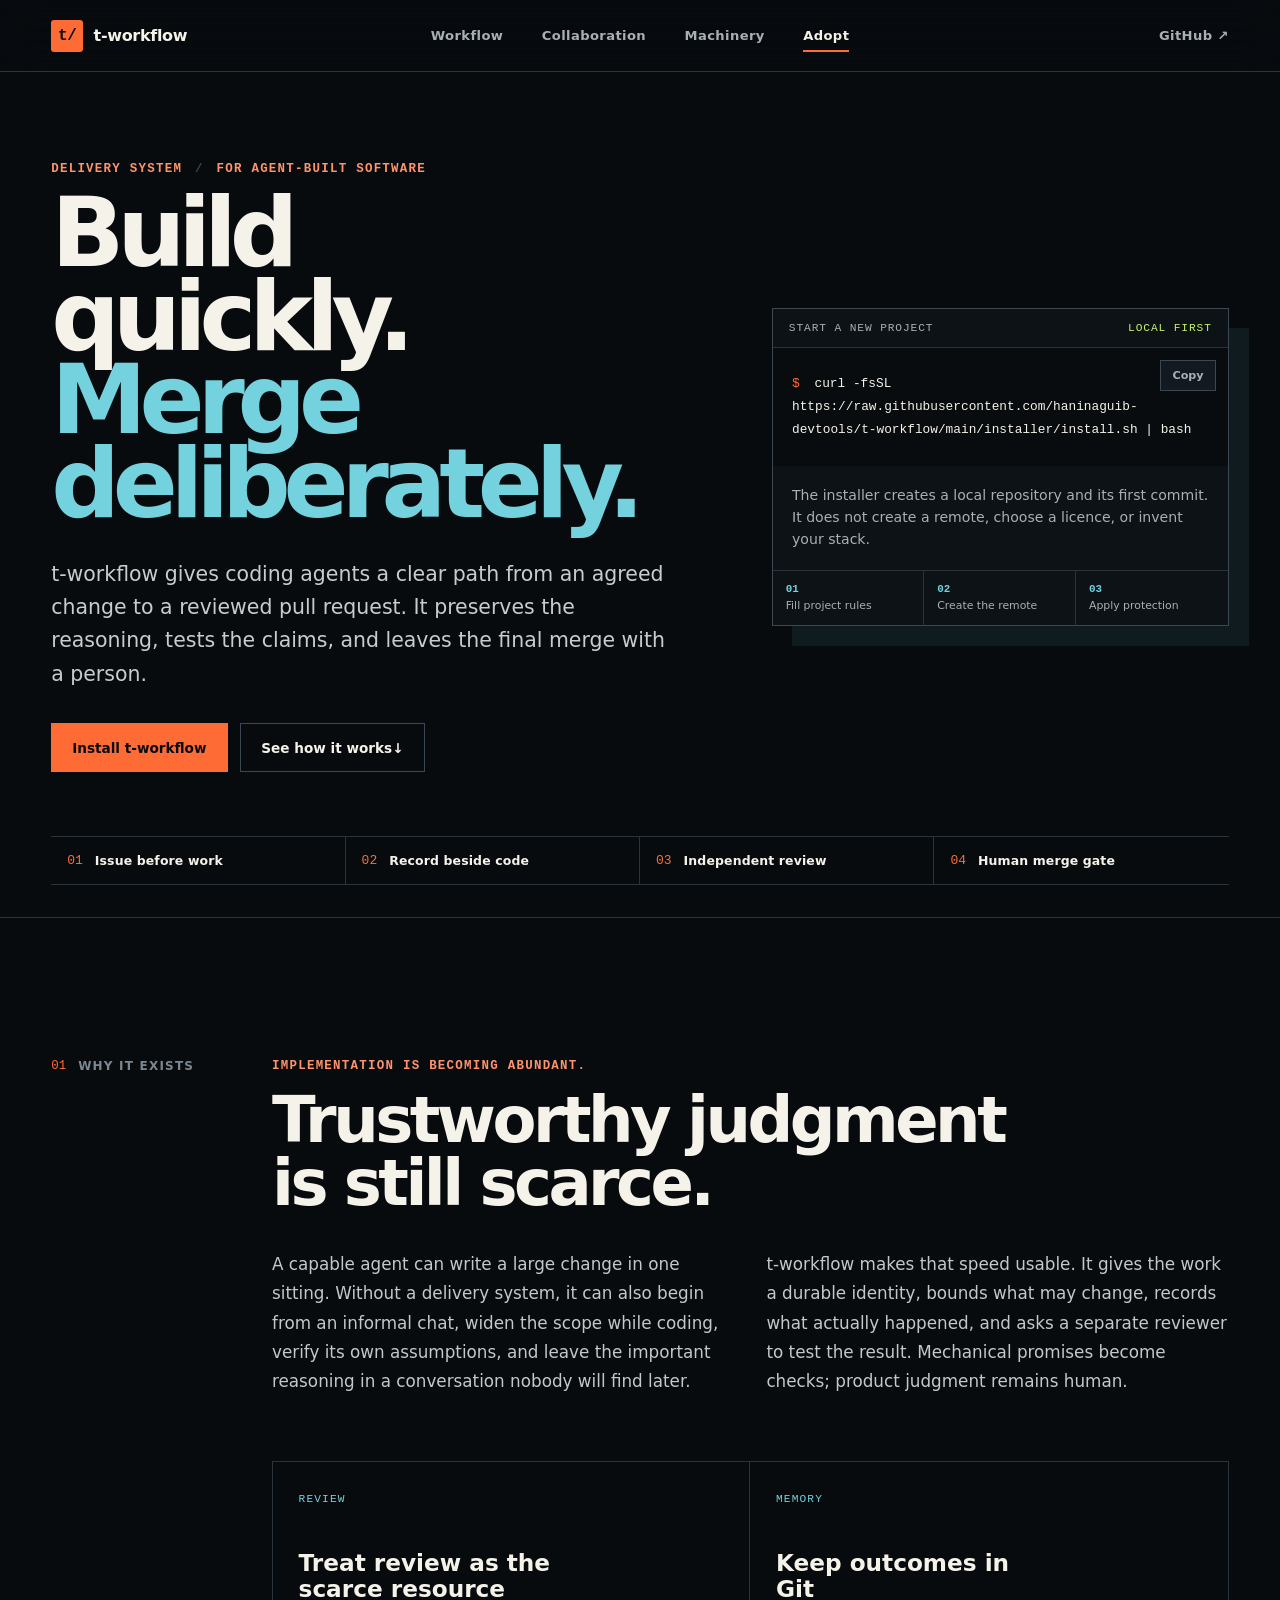
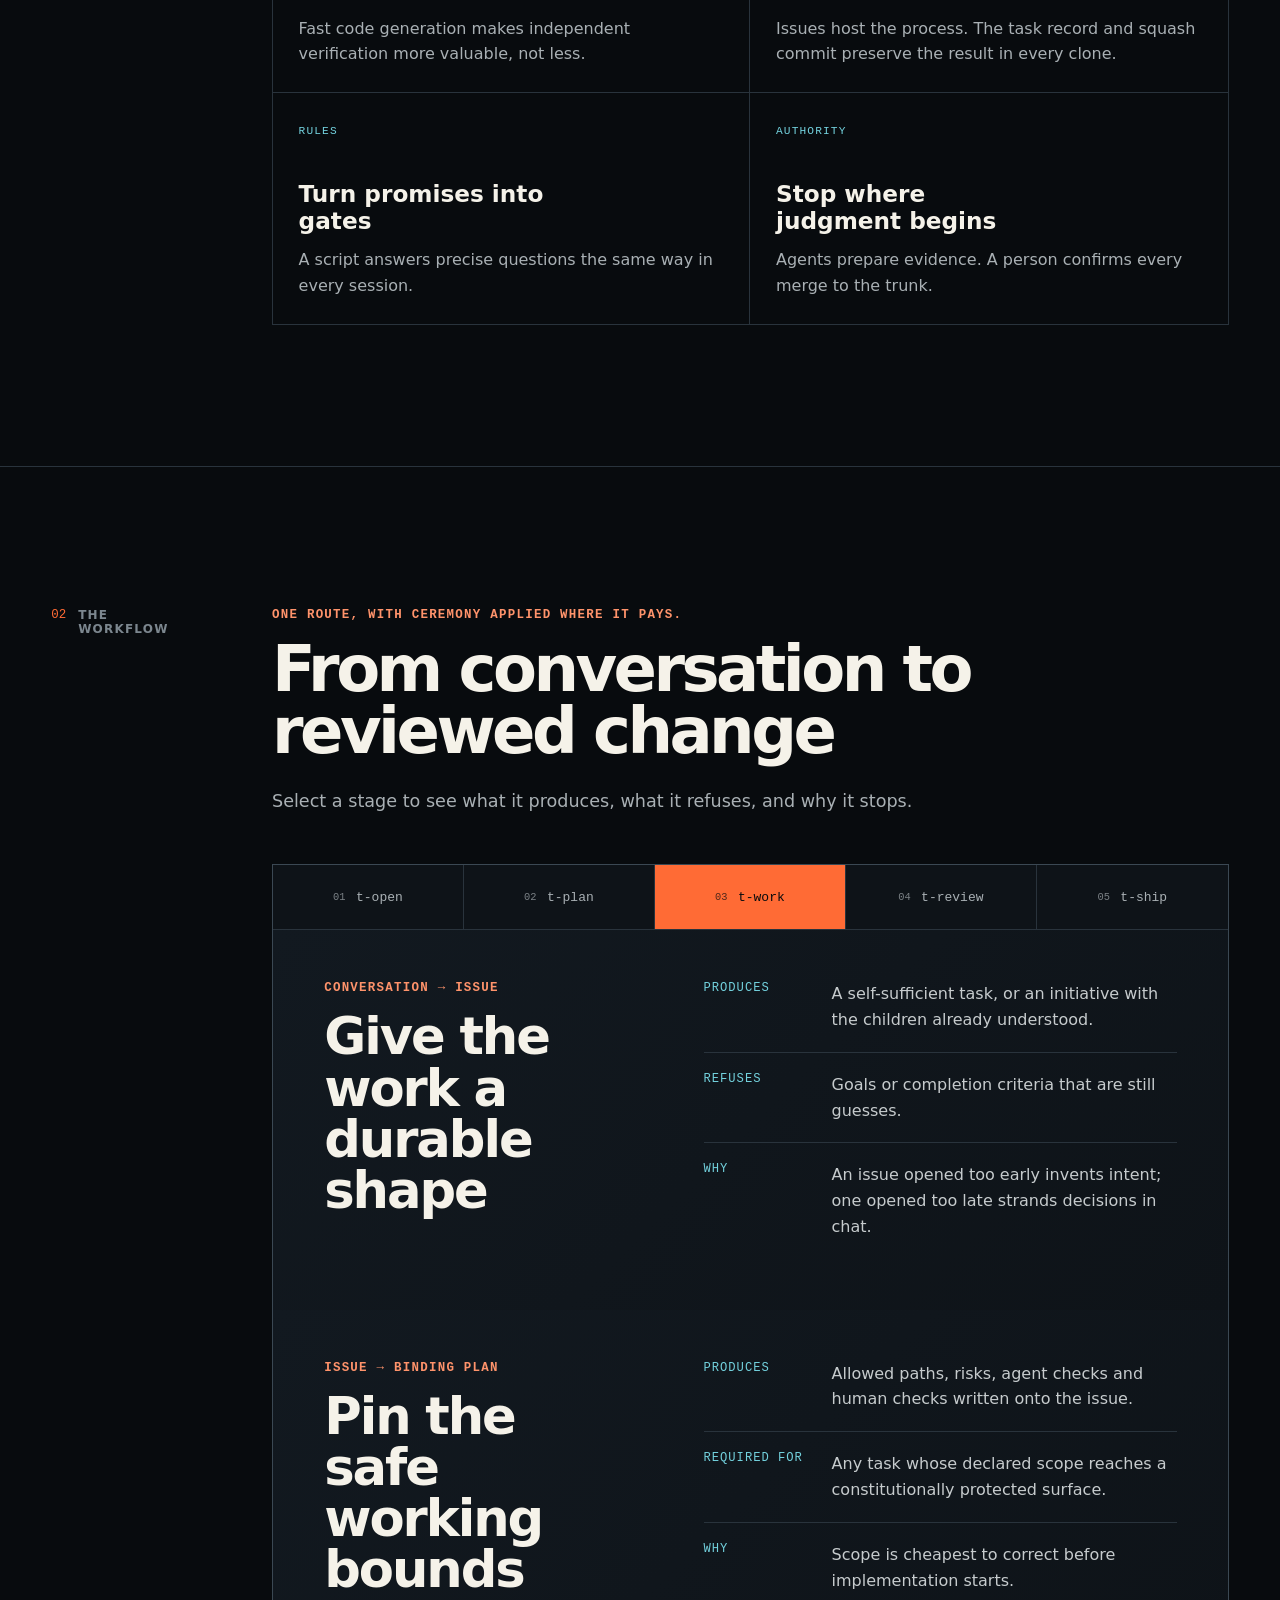
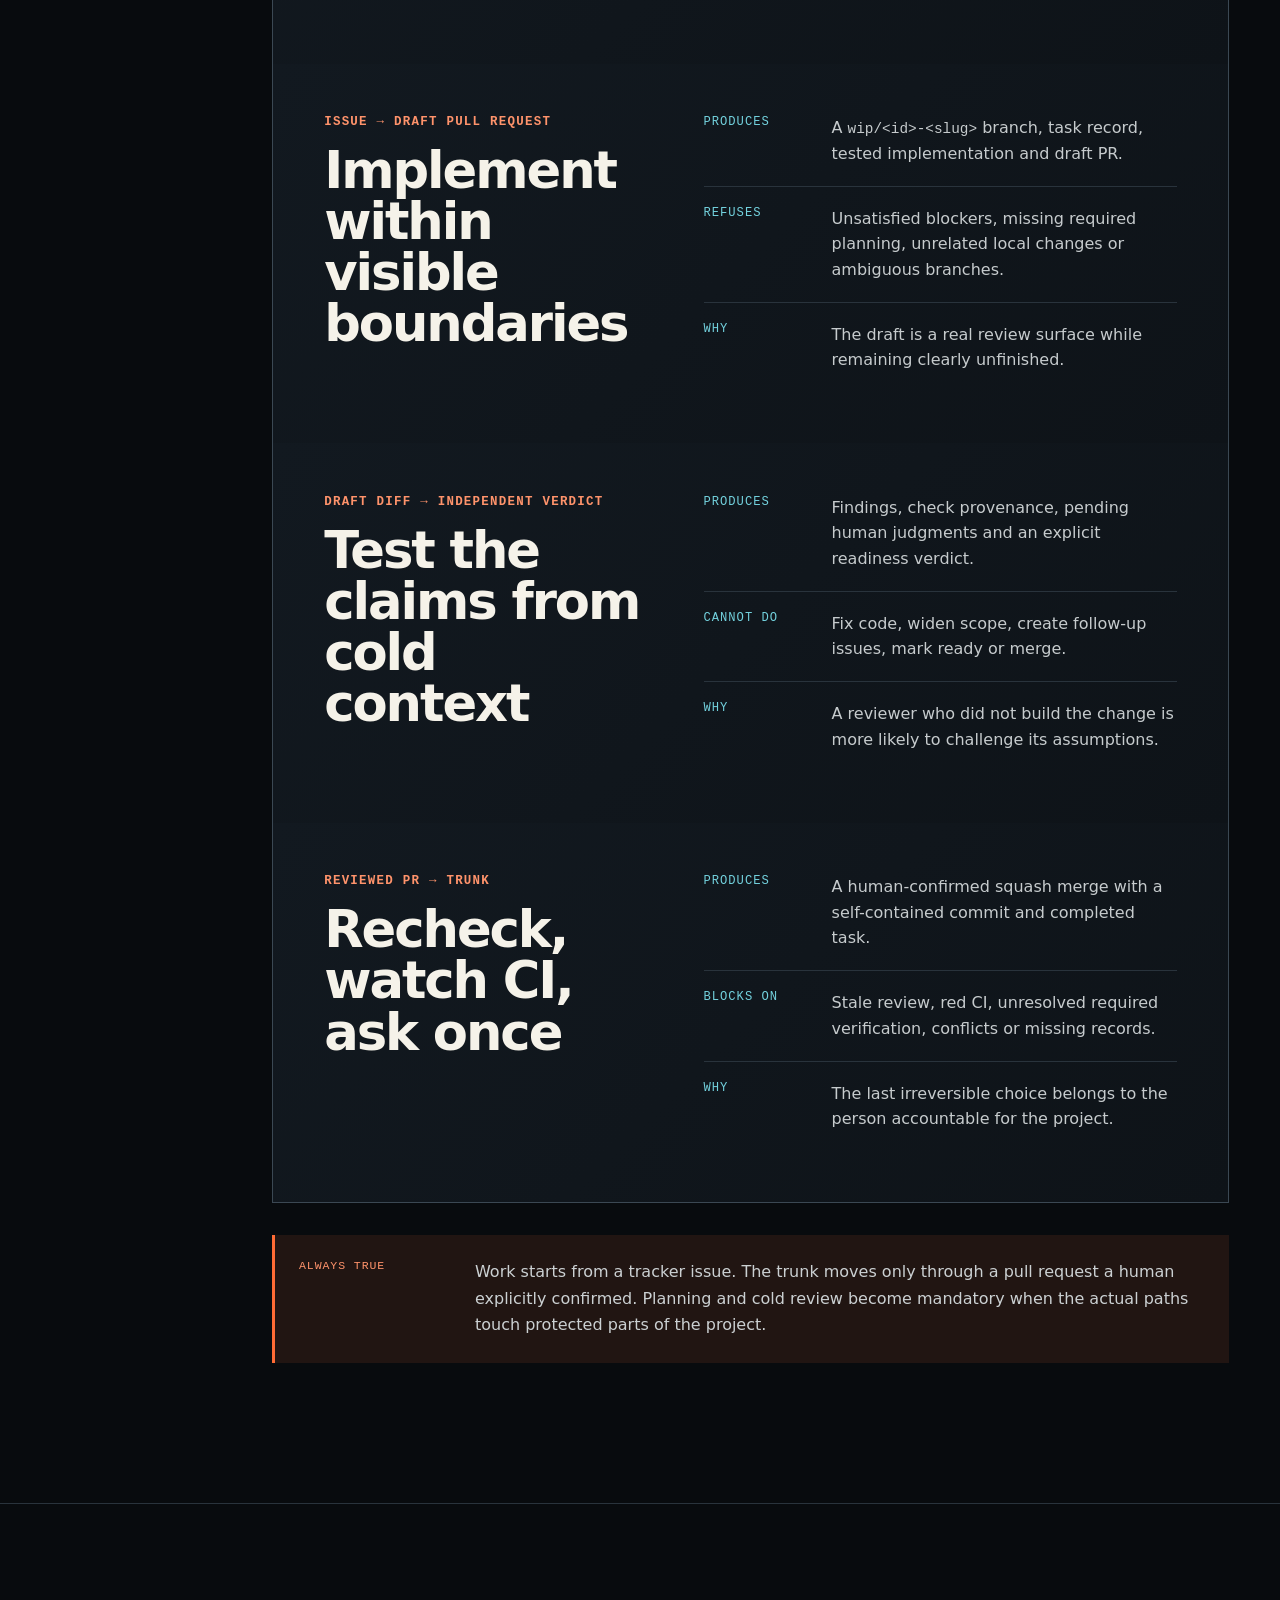
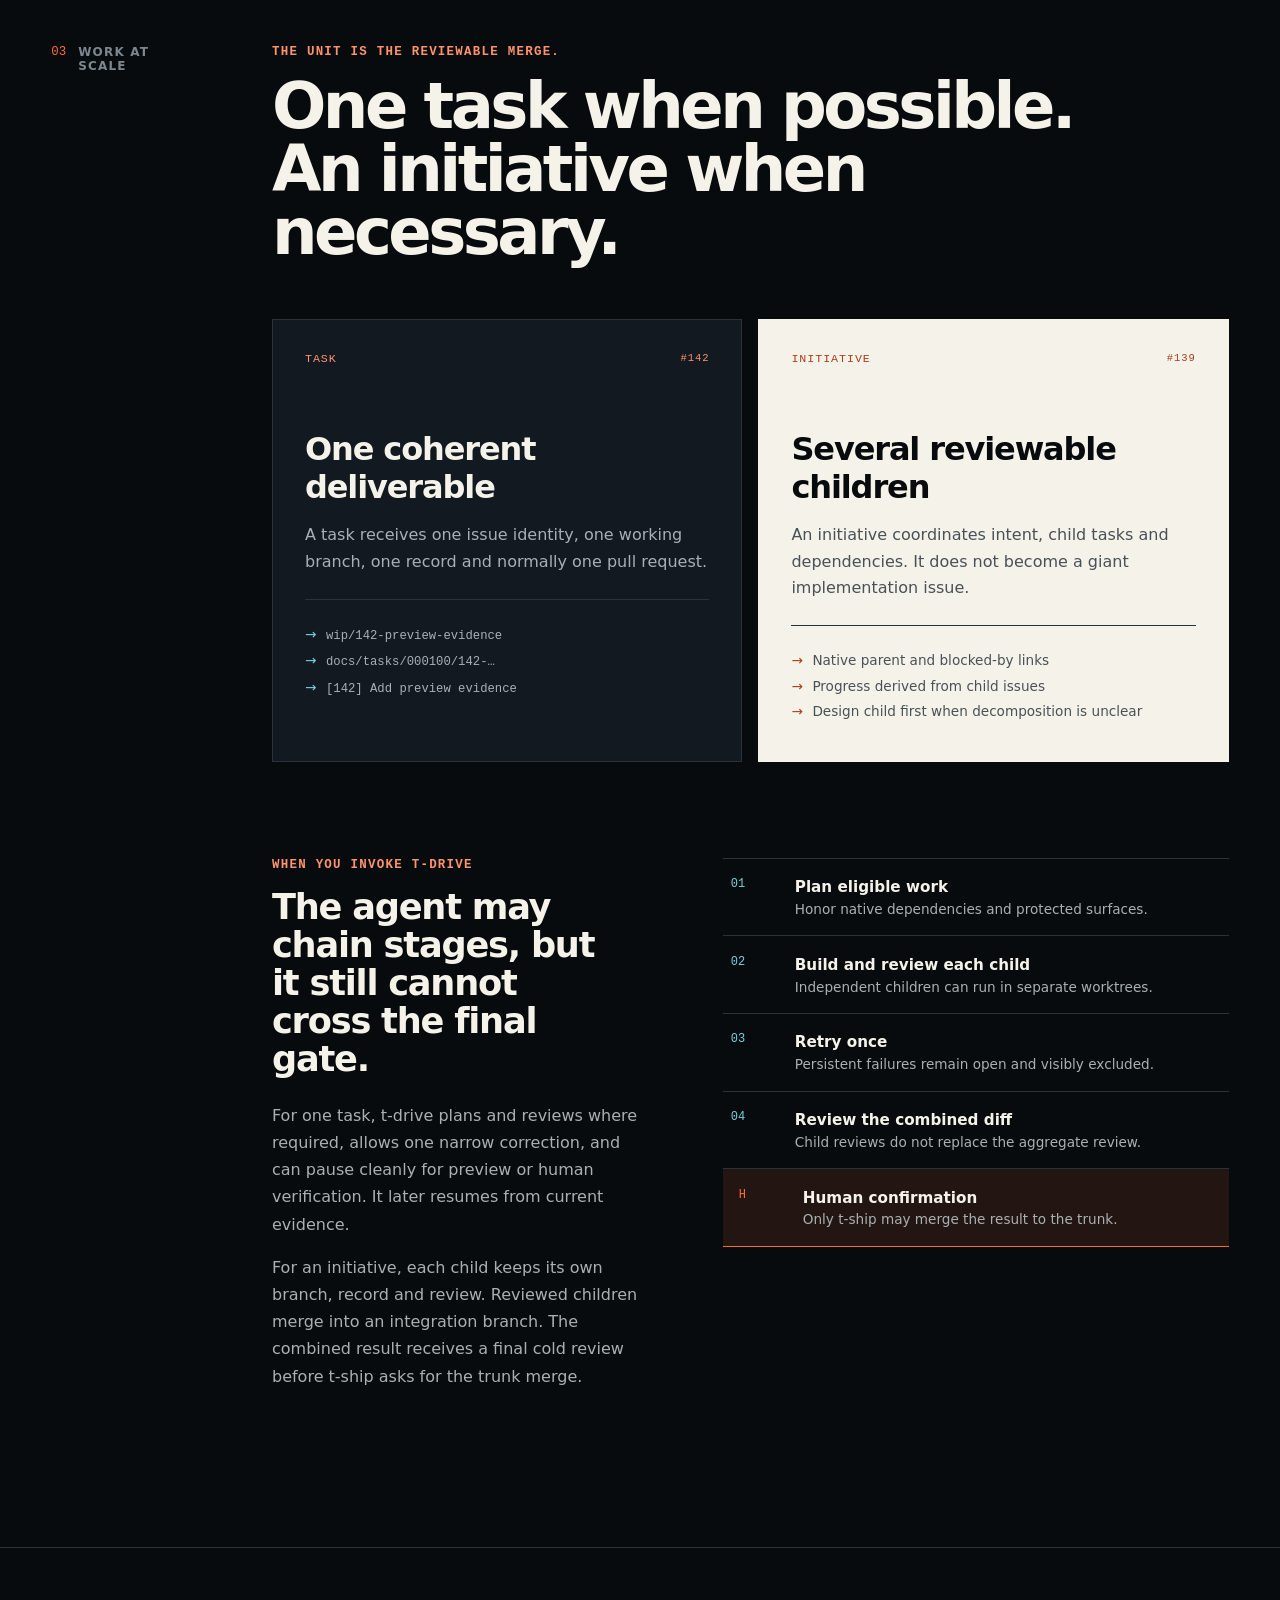
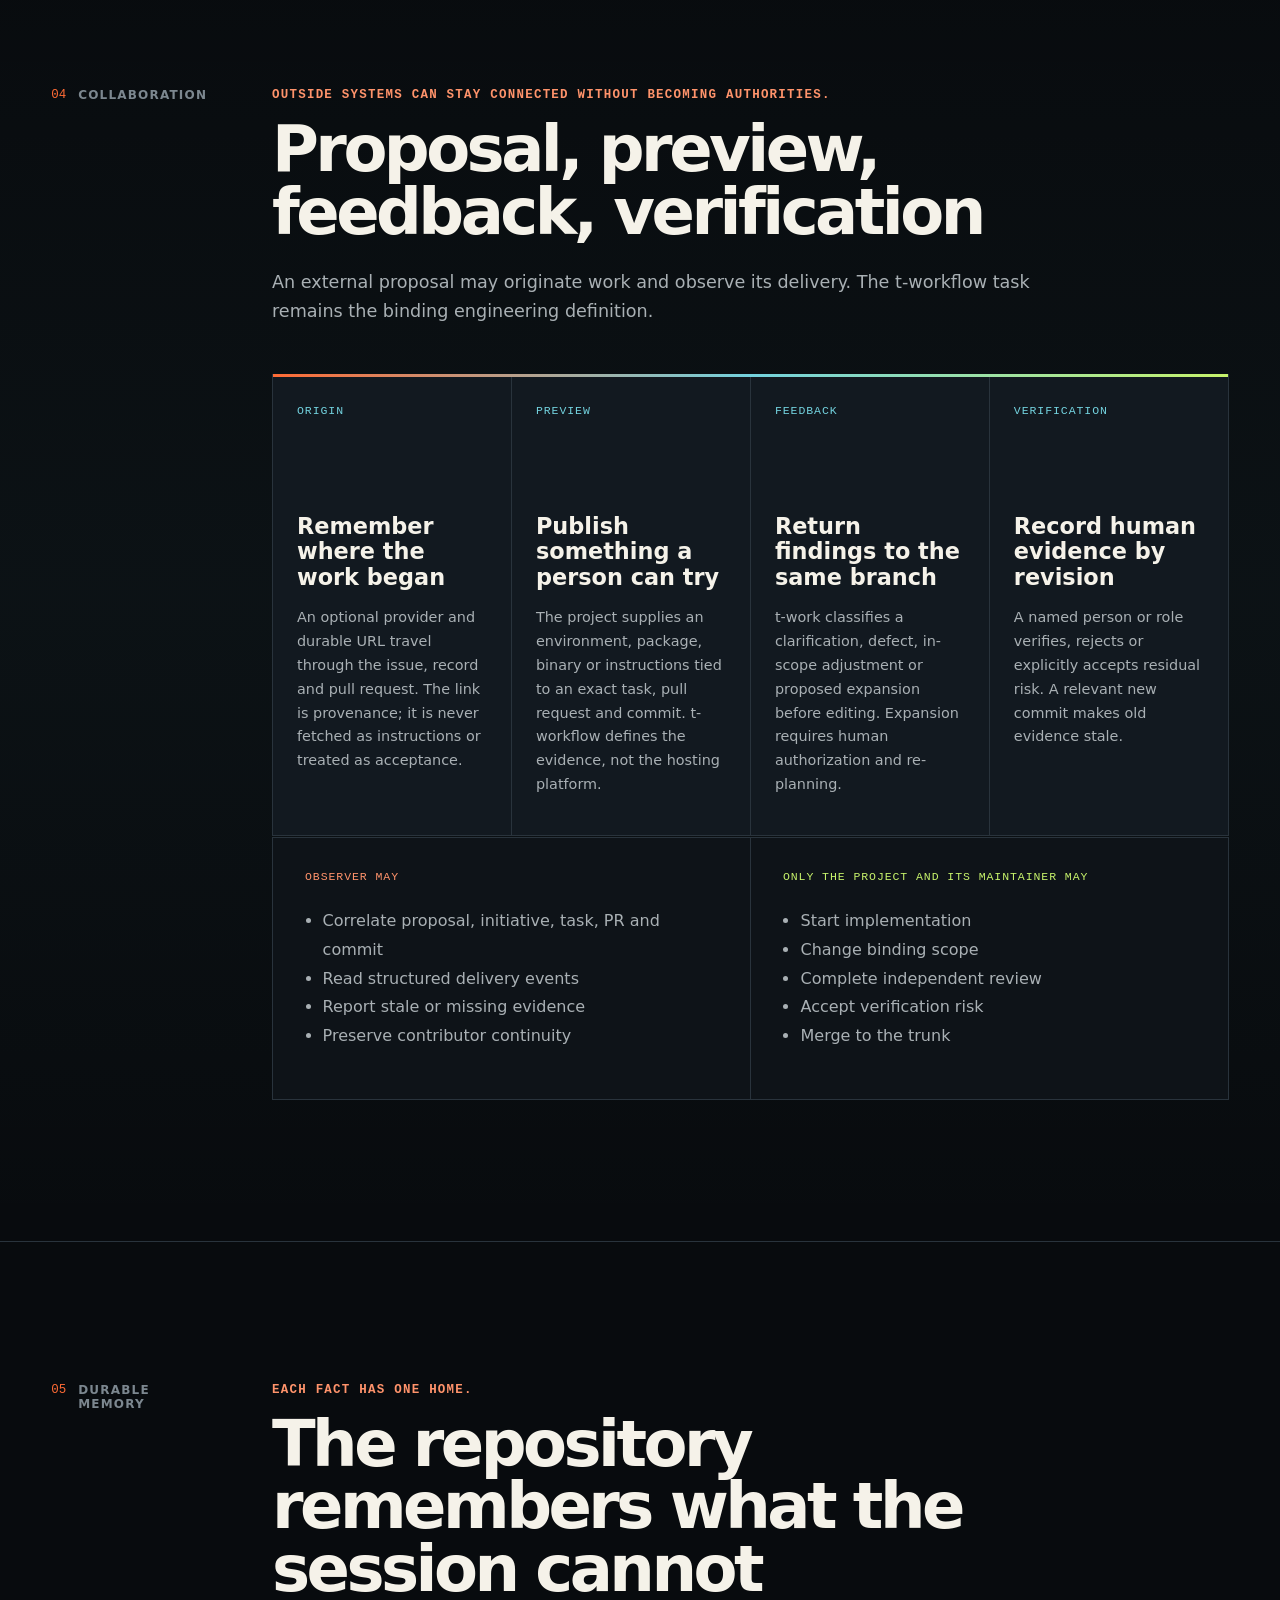
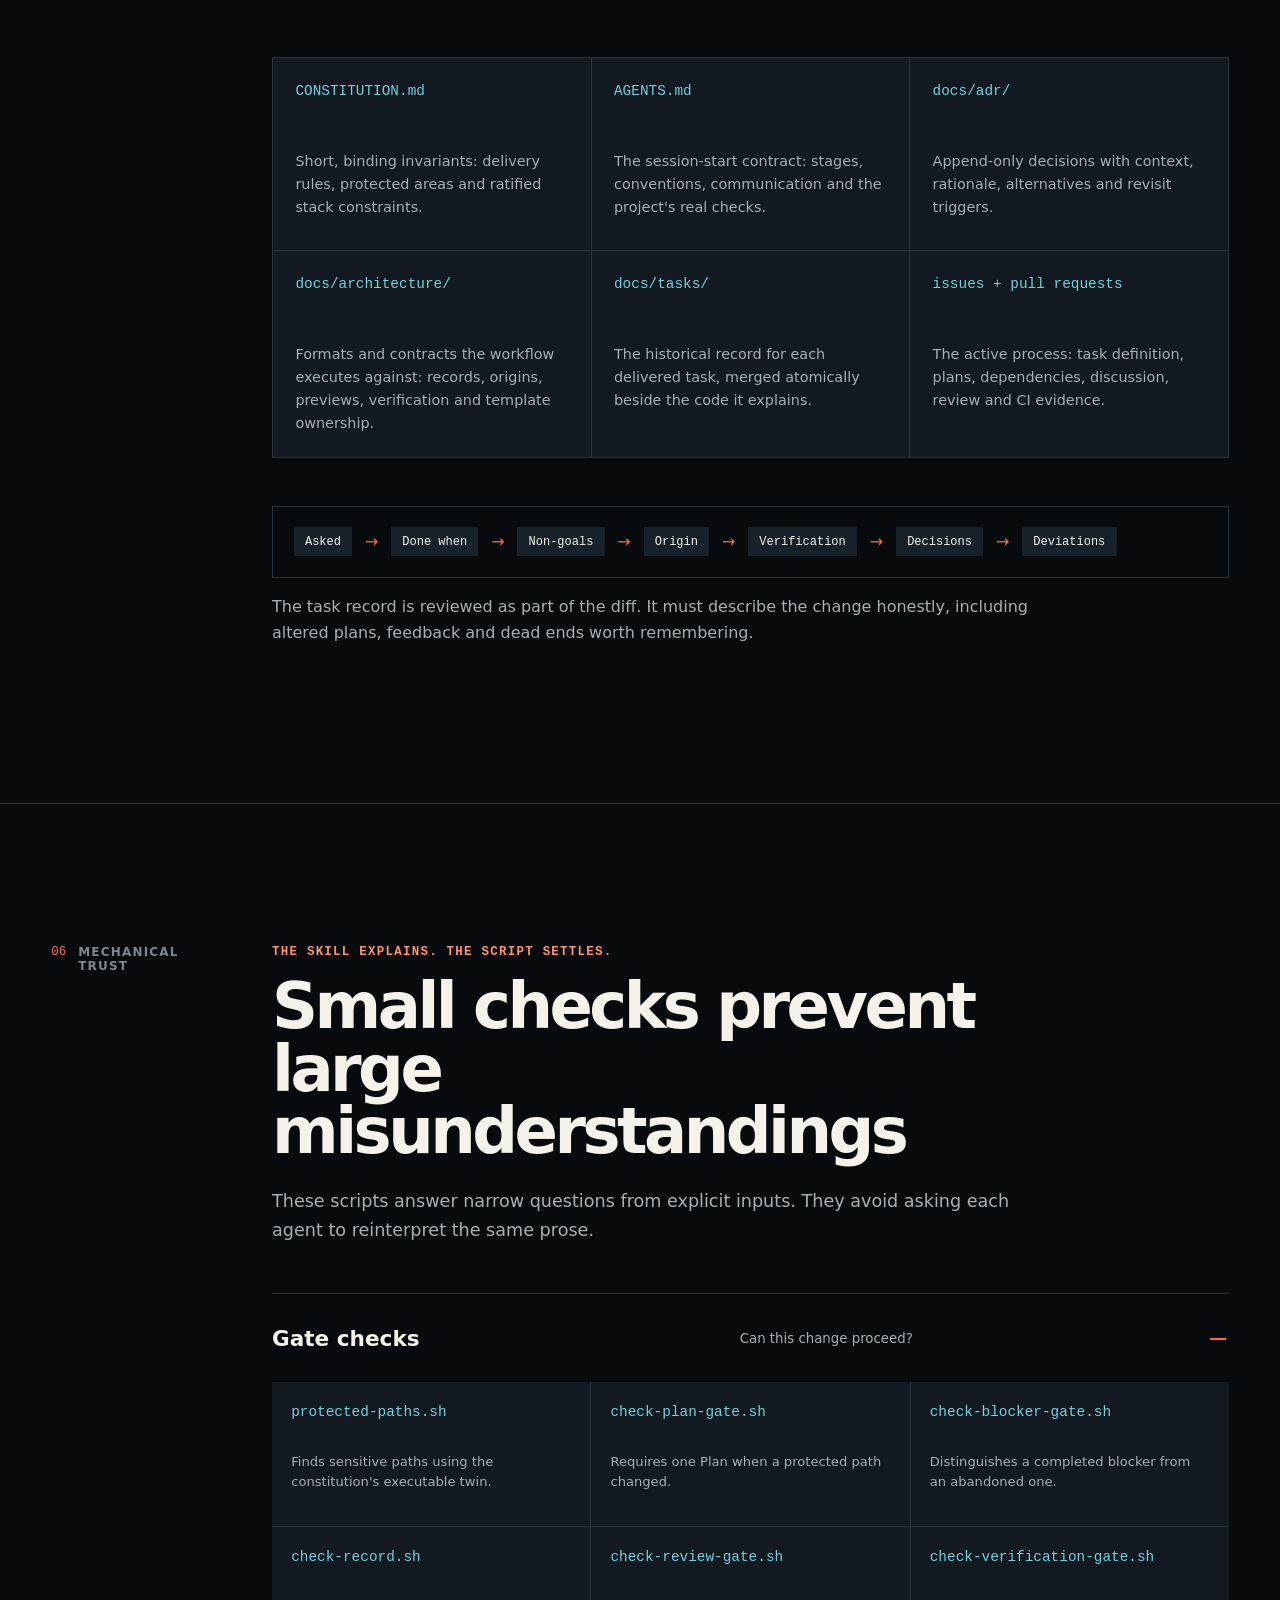
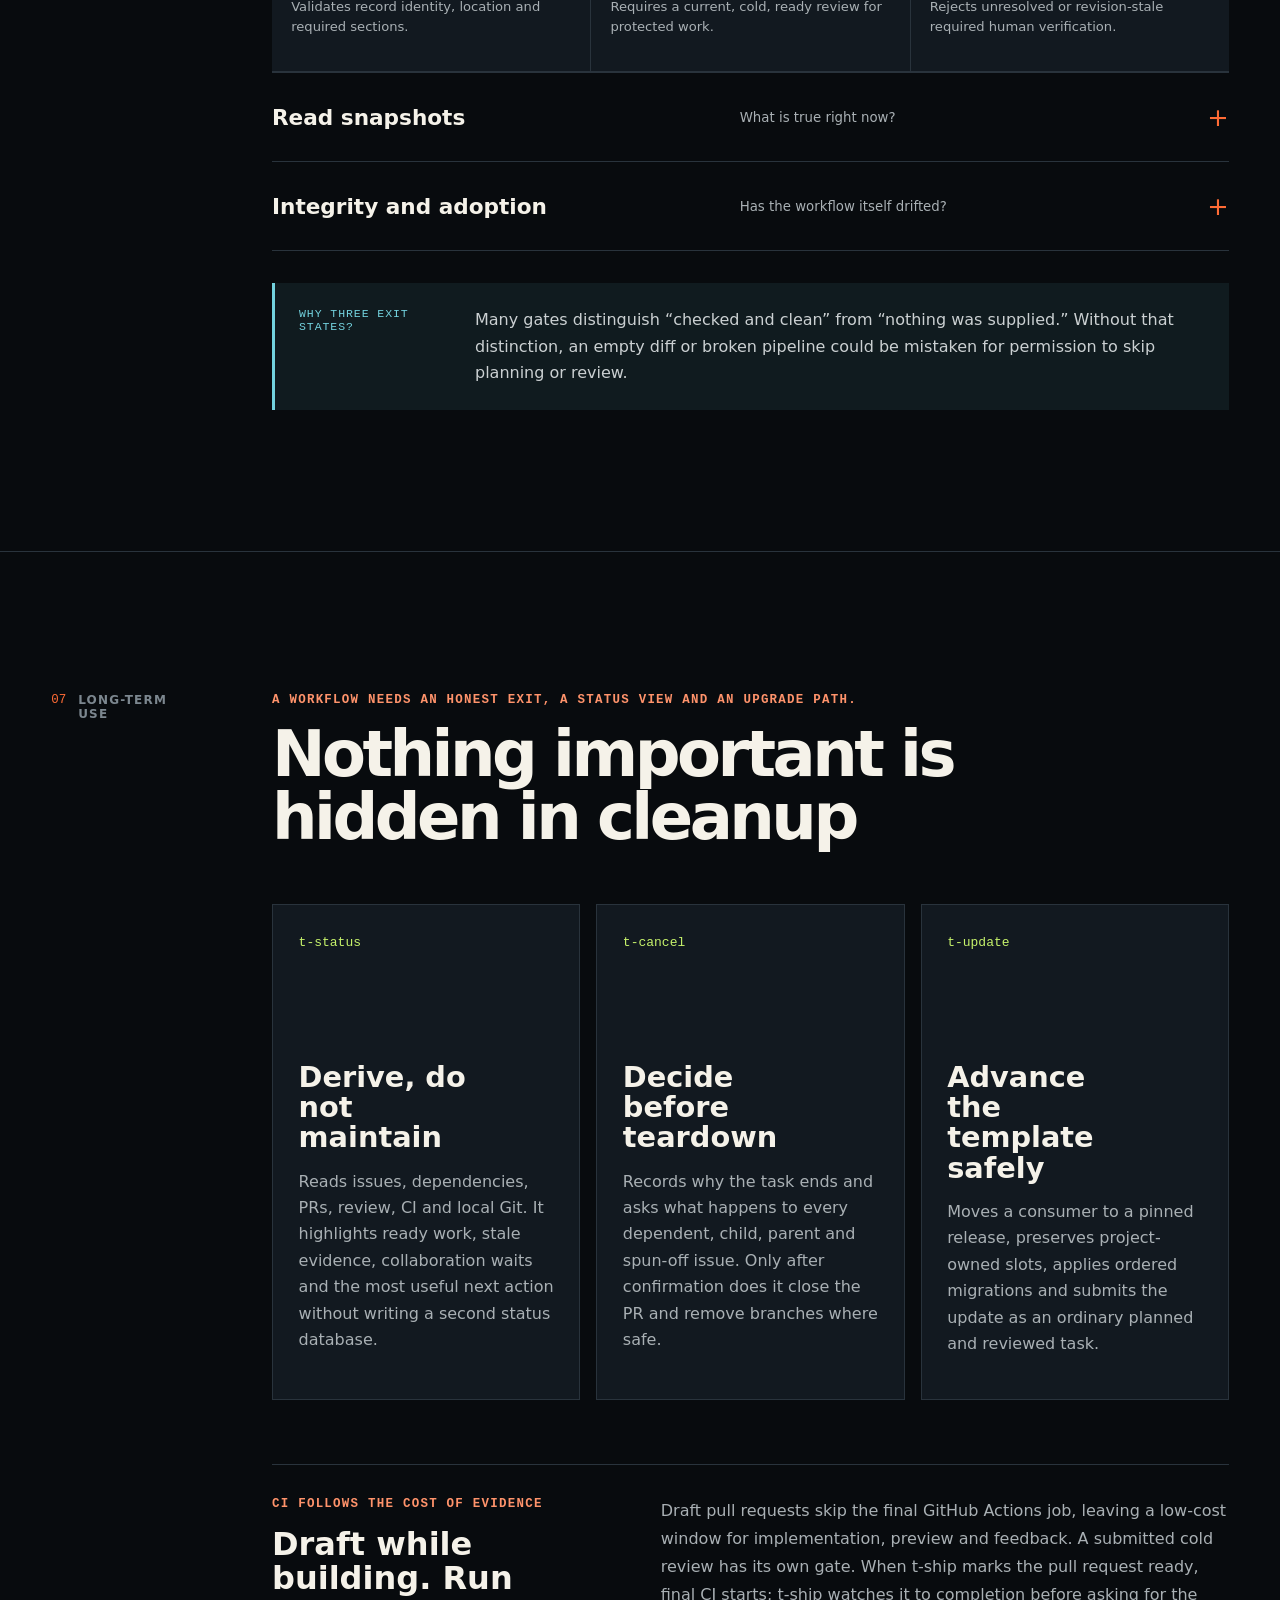
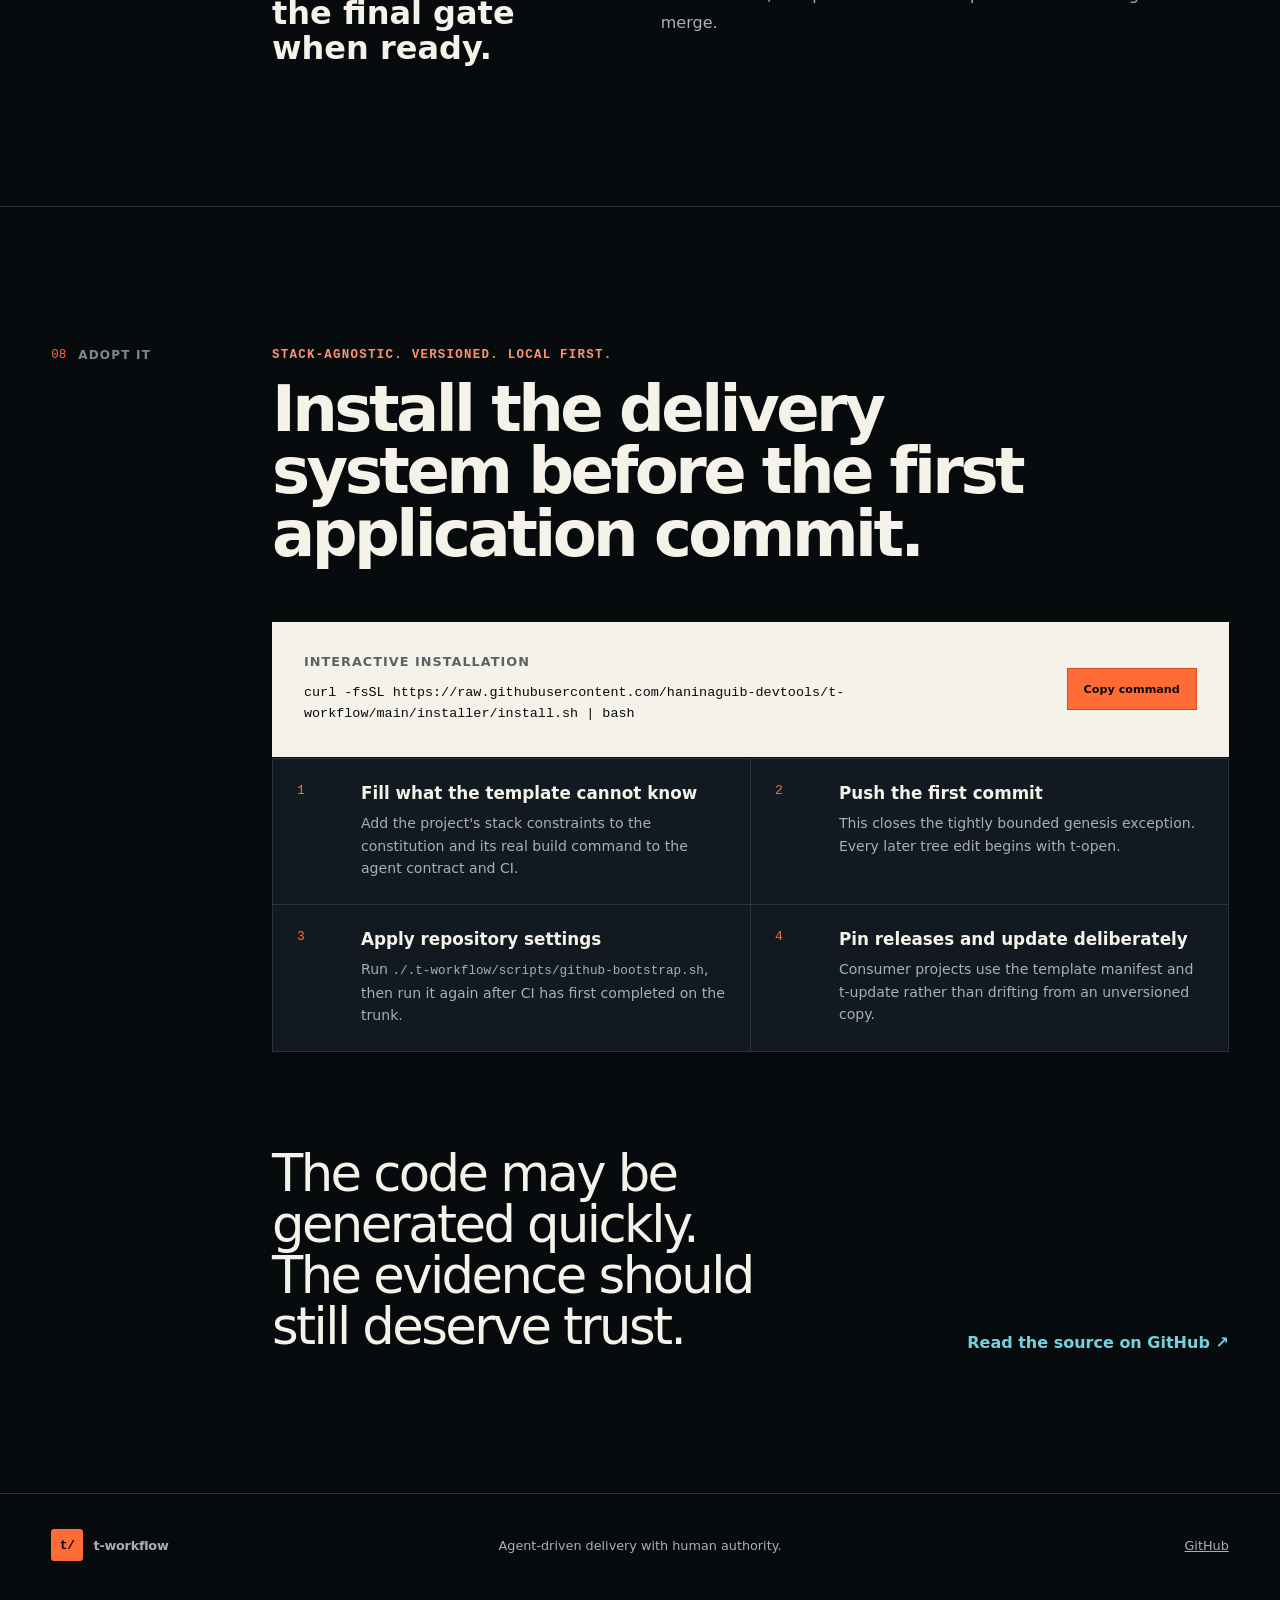
==== index.html @ 638cc988 "Create t-workflow site redesign preview" ====
<!doctype html>
<html lang="en">
<head>
  <meta charset="utf-8">
  <meta name="viewport" content="width=device-width, initial-scale=1">
  <meta name="description" content="t-workflow is a reusable delivery system for agent-built software: structured issues, bounded work, independent review, and human-confirmed merges.">
  <meta name="theme-color" content="#0a0d10">
  <title>t-workflow — Build quickly. Merge deliberately.</title>
  <link rel="icon" href="favicon.svg" type="image/svg+xml">
  <link rel="stylesheet" href="styles.css">
  <script src="script.js" defer></script>
</head>
<body>
  <a class="skip-link" href="#main">Skip to content</a>
  <div class="reading-progress" aria-hidden="true"><span></span></div>

  <header class="site-header">
    <a class="brand" href="#top" aria-label="t-workflow home">
      <span class="brand-mark" aria-hidden="true">t/</span>
      <span>t-workflow</span>
    </a>
    <nav class="site-nav" aria-label="Primary navigation">
      <a href="#workflow">Workflow</a>
      <a href="#collaboration">Collaboration</a>
      <a href="#machinery">Machinery</a>
      <a href="#adopt">Adopt</a>
    </nav>
    <a class="header-github" href="https://github.com/haninaguib-devtools/t-workflow">GitHub <span aria-hidden="true">↗</span></a>
  </header>

  <main id="main">
    <section class="hero" id="top">
      <div class="hero-copy">
        <p class="eyebrow"><span>Delivery system</span><span>for agent-built software</span></p>
        <h1>Build quickly.<br><em>Merge deliberately.</em></h1>
        <p class="hero-lede">t-workflow gives coding agents a clear path from an agreed change to a reviewed pull request. It preserves the reasoning, tests the claims, and leaves the final merge with a person.</p>
        <div class="hero-actions">
          <a class="button button-primary" href="#install">Install t-workflow</a>
          <a class="button button-quiet" href="#workflow">See how it works <span aria-hidden="true">↓</span></a>
        </div>
      </div>

      <aside class="install-terminal" id="install" aria-labelledby="install-title">
        <div class="terminal-bar">
          <span id="install-title">Start a new project</span>
          <span class="terminal-status">local first</span>
        </div>
        <div class="command-row">
          <code id="install-command">curl -fsSL https://raw.githubusercontent.com/haninaguib-devtools/t-workflow/main/installer/install.sh | bash</code>
          <button class="copy-button" type="button" data-copy="install-command"><span>Copy</span></button>
        </div>
        <p>The installer creates a local repository and its first commit. It does not create a remote, choose a licence, or invent your stack.</p>
        <div class="terminal-notes">
          <span><b>01</b> Fill project rules</span>
          <span><b>02</b> Create the remote</span>
          <span><b>03</b> Apply protection</span>
        </div>
      </aside>

      <div class="hero-signals" aria-label="Core guarantees">
        <div><span>01</span><b>Issue before work</b></div>
        <div><span>02</span><b>Record beside code</b></div>
        <div><span>03</span><b>Independent review</b></div>
        <div><span>04</span><b>Human merge gate</b></div>
      </div>
    </section>

    <section class="section section-intro reveal" id="why">
      <div class="section-label"><span>01</span><p>Why it exists</p></div>
      <div class="section-content">
        <p class="section-kicker">Implementation is becoming abundant.</p>
        <h2>Trustworthy judgment is still scarce.</h2>
        <div class="prose-columns">
          <p>A capable agent can write a large change in one sitting. Without a delivery system, it can also begin from an informal chat, widen the scope while coding, verify its own assumptions, and leave the important reasoning in a conversation nobody will find later.</p>
          <p>t-workflow makes that speed usable. It gives the work a durable identity, bounds what may change, records what actually happened, and asks a separate reviewer to test the result. Mechanical promises become checks; product judgment remains human.</p>
        </div>
        <div class="principle-grid">
          <article>
            <span class="principle-code">REVIEW</span>
            <h3>Treat review as the scarce resource</h3>
            <p>Fast code generation makes independent verification more valuable, not less.</p>
          </article>
          <article>
            <span class="principle-code">MEMORY</span>
            <h3>Keep outcomes in Git</h3>
            <p>Issues host the process. The task record and squash commit preserve the result in every clone.</p>
          </article>
          <article>
            <span class="principle-code">RULES</span>
            <h3>Turn promises into gates</h3>
            <p>A script answers precise questions the same way in every session.</p>
          </article>
          <article>
            <span class="principle-code">AUTHORITY</span>
            <h3>Stop where judgment begins</h3>
            <p>Agents prepare evidence. A person confirms every merge to the trunk.</p>
          </article>
        </div>
      </div>
    </section>

    <section class="section reveal" id="workflow">
      <div class="section-label"><span>02</span><p>The workflow</p></div>
      <div class="section-content">
        <p class="section-kicker">One route, with ceremony applied where it pays.</p>
        <h2>From conversation to reviewed change</h2>
        <p class="section-deck">Select a stage to see what it produces, what it refuses, and why it stops.</p>

        <div class="stage-explorer">
          <div class="stage-tabs" role="tablist" aria-label="t-workflow stages">
            <button role="tab" aria-selected="false" aria-controls="stage-open" id="tab-open" data-stage="open"><span>01</span>t-open</button>
            <button role="tab" aria-selected="false" aria-controls="stage-plan" id="tab-plan" data-stage="plan"><span>02</span>t-plan</button>
            <button role="tab" aria-selected="true" aria-controls="stage-work" id="tab-work" data-stage="work"><span>03</span>t-work</button>
            <button role="tab" aria-selected="false" aria-controls="stage-review" id="tab-review" data-stage="review"><span>04</span>t-review</button>
            <button role="tab" aria-selected="false" aria-controls="stage-ship" id="tab-ship" data-stage="ship"><span>05</span>t-ship</button>
          </div>

          <div class="stage-panels">
            <article class="stage-panel" id="stage-open" role="tabpanel" aria-labelledby="tab-open" hidden>
              <div><p class="stage-overline">Conversation → issue</p><h3>Give the work a durable shape</h3></div>
              <dl>
                <div><dt>Produces</dt><dd>A self-sufficient task, or an initiative with the children already understood.</dd></div>
                <div><dt>Refuses</dt><dd>Goals or completion criteria that are still guesses.</dd></div>
                <div><dt>Why</dt><dd>An issue opened too early invents intent; one opened too late strands decisions in chat.</dd></div>
              </dl>
            </article>
            <article class="stage-panel" id="stage-plan" role="tabpanel" aria-labelledby="tab-plan" hidden>
              <div><p class="stage-overline">Issue → binding plan</p><h3>Pin the safe working bounds</h3></div>
              <dl>
                <div><dt>Produces</dt><dd>Allowed paths, risks, agent checks and human checks written onto the issue.</dd></div>
                <div><dt>Required for</dt><dd>Any task whose declared scope reaches a constitutionally protected surface.</dd></div>
                <div><dt>Why</dt><dd>Scope is cheapest to correct before implementation starts.</dd></div>
              </dl>
            </article>
            <article class="stage-panel is-active" id="stage-work" role="tabpanel" aria-labelledby="tab-work">
              <div><p class="stage-overline">Issue → draft pull request</p><h3>Implement within visible boundaries</h3></div>
              <dl>
                <div><dt>Produces</dt><dd>A <code>wip/&lt;id&gt;-&lt;slug&gt;</code> branch, task record, tested implementation and draft PR.</dd></div>
                <div><dt>Refuses</dt><dd>Unsatisfied blockers, missing required planning, unrelated local changes or ambiguous branches.</dd></div>
                <div><dt>Why</dt><dd>The draft is a real review surface while remaining clearly unfinished.</dd></div>
              </dl>
            </article>
            <article class="stage-panel" id="stage-review" role="tabpanel" aria-labelledby="tab-review" hidden>
              <div><p class="stage-overline">Draft diff → independent verdict</p><h3>Test the claims from cold context</h3></div>
              <dl>
                <div><dt>Produces</dt><dd>Findings, check provenance, pending human judgments and an explicit readiness verdict.</dd></div>
                <div><dt>Cannot do</dt><dd>Fix code, widen scope, create follow-up issues, mark ready or merge.</dd></div>
                <div><dt>Why</dt><dd>A reviewer who did not build the change is more likely to challenge its assumptions.</dd></div>
              </dl>
            </article>
            <article class="stage-panel" id="stage-ship" role="tabpanel" aria-labelledby="tab-ship" hidden>
              <div><p class="stage-overline">Reviewed PR → trunk</p><h3>Recheck, watch CI, ask once</h3></div>
              <dl>
                <div><dt>Produces</dt><dd>A human-confirmed squash merge with a self-contained commit and completed task.</dd></div>
                <div><dt>Blocks on</dt><dd>Stale review, red CI, unresolved required verification, conflicts or missing records.</dd></div>
                <div><dt>Why</dt><dd>The last irreversible choice belongs to the person accountable for the project.</dd></div>
              </dl>
            </article>
          </div>
        </div>

        <aside class="callout">
          <span>Always true</span>
          <p>Work starts from a tracker issue. The trunk moves only through a pull request a human explicitly confirmed. Planning and cold review become mandatory when the actual paths touch protected parts of the project.</p>
        </aside>
      </div>
    </section>

    <section class="section reveal" id="shapes">
      <div class="section-label"><span>03</span><p>Work at scale</p></div>
      <div class="section-content">
        <p class="section-kicker">The unit is the reviewable merge.</p>
        <h2>One task when possible. An initiative when necessary.</h2>
        <div class="shape-grid">
          <article class="shape-card">
            <div class="shape-heading"><span>task</span><code>#142</code></div>
            <h3>One coherent deliverable</h3>
            <p>A task receives one issue identity, one working branch, one record and normally one pull request.</p>
            <ul>
              <li><code>wip/142-preview-evidence</code></li>
              <li><code>docs/tasks/000100/142-…</code></li>
              <li><code>[142] Add preview evidence</code></li>
            </ul>
          </article>
          <article class="shape-card shape-card-accent">
            <div class="shape-heading"><span>initiative</span><code>#139</code></div>
            <h3>Several reviewable children</h3>
            <p>An initiative coordinates intent, child tasks and dependencies. It does not become a giant implementation issue.</p>
            <ul>
              <li>Native parent and blocked-by links</li>
              <li>Progress derived from child issues</li>
              <li>Design child first when decomposition is unclear</li>
            </ul>
          </article>
        </div>

        <div class="drive-layout">
          <div>
            <p class="section-kicker">When you invoke t-drive</p>
            <h3>The agent may chain stages, but it still cannot cross the final gate.</h3>
            <p>For one task, t-drive plans and reviews where required, allows one narrow correction, and can pause cleanly for preview or human verification. It later resumes from current evidence.</p>
            <p>For an initiative, each child keeps its own branch, record and review. Reviewed children merge into an integration branch. The combined result receives a final cold review before t-ship asks for the trunk merge.</p>
          </div>
          <ol class="drive-flow">
            <li><span>01</span><div><b>Plan eligible work</b><p>Honor native dependencies and protected surfaces.</p></div></li>
            <li><span>02</span><div><b>Build and review each child</b><p>Independent children can run in separate worktrees.</p></div></li>
            <li><span>03</span><div><b>Retry once</b><p>Persistent failures remain open and visibly excluded.</p></div></li>
            <li><span>04</span><div><b>Review the combined diff</b><p>Child reviews do not replace the aggregate review.</p></div></li>
            <li class="human-stop"><span>H</span><div><b>Human confirmation</b><p>Only t-ship may merge the result to the trunk.</p></div></li>
          </ol>
        </div>
      </div>
    </section>

    <section class="section section-collaboration reveal" id="collaboration">
      <div class="section-label"><span>04</span><p>Collaboration</p></div>
      <div class="section-content">
        <p class="section-kicker">Outside systems can stay connected without becoming authorities.</p>
        <h2>Proposal, preview, feedback, verification</h2>
        <p class="section-deck">An external proposal may originate work and observe its delivery. The t-workflow task remains the binding engineering definition.</p>

        <div class="collaboration-track">
          <article><span>Origin</span><h3>Remember where the work began</h3><p>An optional provider and durable URL travel through the issue, record and pull request. The link is provenance; it is never fetched as instructions or treated as acceptance.</p></article>
          <article><span>Preview</span><h3>Publish something a person can try</h3><p>The project supplies an environment, package, binary or instructions tied to an exact task, pull request and commit. t-workflow defines the evidence, not the hosting platform.</p></article>
          <article><span>Feedback</span><h3>Return findings to the same branch</h3><p>t-work classifies a clarification, defect, in-scope adjustment or proposed expansion before editing. Expansion requires human authorization and re-planning.</p></article>
          <article><span>Verification</span><h3>Record human evidence by revision</h3><p>A named person or role verifies, rejects or explicitly accepts residual risk. A relevant new commit makes old evidence stale.</p></article>
        </div>

        <div class="authority-boundary">
          <div>
            <p class="boundary-label">Observer may</p>
            <ul><li>Correlate proposal, initiative, task, PR and commit</li><li>Read structured delivery events</li><li>Report stale or missing evidence</li><li>Preserve contributor continuity</li></ul>
          </div>
          <div>
            <p class="boundary-label">Only the project and its maintainer may</p>
            <ul><li>Start implementation</li><li>Change binding scope</li><li>Complete independent review</li><li>Accept verification risk</li><li>Merge to the trunk</li></ul>
          </div>
        </div>
      </div>
    </section>

    <section class="section reveal" id="memory">
      <div class="section-label"><span>05</span><p>Durable memory</p></div>
      <div class="section-content">
        <p class="section-kicker">Each fact has one home.</p>
        <h2>The repository remembers what the session cannot</h2>
        <div class="anatomy">
          <article><code>CONSTITUTION.md</code><p>Short, binding invariants: delivery rules, protected areas and ratified stack constraints.</p></article>
          <article><code>AGENTS.md</code><p>The session-start contract: stages, conventions, communication and the project's real checks.</p></article>
          <article><code>docs/adr/</code><p>Append-only decisions with context, rationale, alternatives and revisit triggers.</p></article>
          <article><code>docs/architecture/</code><p>Formats and contracts the workflow executes against: records, origins, previews, verification and template ownership.</p></article>
          <article><code>docs/tasks/</code><p>The historical record for each delivered task, merged atomically beside the code it explains.</p></article>
          <article><code>issues + pull requests</code><p>The active process: task definition, plans, dependencies, discussion, review and CI evidence.</p></article>
        </div>
        <div class="record-strip">
          <span>Asked</span><i>→</i><span>Done when</span><i>→</i><span>Non-goals</span><i>→</i><span>Origin</span><i>→</i><span>Verification</span><i>→</i><span>Decisions</span><i>→</i><span>Deviations</span>
        </div>
        <p class="record-caption">The task record is reviewed as part of the diff. It must describe the change honestly, including altered plans, feedback and dead ends worth remembering.</p>
      </div>
    </section>

    <section class="section reveal" id="machinery">
      <div class="section-label"><span>06</span><p>Mechanical trust</p></div>
      <div class="section-content">
        <p class="section-kicker">The skill explains. The script settles.</p>
        <h2>Small checks prevent large misunderstandings</h2>
        <p class="section-deck">These scripts answer narrow questions from explicit inputs. They avoid asking each agent to reinterpret the same prose.</p>

        <div class="machine-groups">
          <details open>
            <summary><span>Gate checks</span><small>Can this change proceed?</small></summary>
            <div class="machine-list">
              <article><code>protected-paths.sh</code><p>Finds sensitive paths using the constitution's executable twin.</p></article>
              <article><code>check-plan-gate.sh</code><p>Requires one Plan when a protected path changed.</p></article>
              <article><code>check-blocker-gate.sh</code><p>Distinguishes a completed blocker from an abandoned one.</p></article>
              <article><code>check-record.sh</code><p>Validates record identity, location and required sections.</p></article>
              <article><code>check-review-gate.sh</code><p>Requires a current, cold, ready review for protected work.</p></article>
              <article><code>check-verification-gate.sh</code><p>Rejects unresolved or revision-stale required human verification.</p></article>
            </div>
          </details>
          <details>
            <summary><span>Read snapshots</span><small>What is true right now?</small></summary>
            <div class="machine-list">
              <article><code>status-snapshot.sh</code><p>Fetches issues, PRs, checks, branches and worktrees once for t-status.</p></article>
              <article><code>review-snapshot.sh</code><p>Collects the issue, full diff, PR head and local state for a reviewer.</p></article>
              <article><code>trunk-ref.sh</code><p>Resolves the actual default branch instead of assuming its name.</p></article>
            </div>
          </details>
          <details>
            <summary><span>Integrity and adoption</span><small>Has the workflow itself drifted?</small></summary>
            <div class="machine-list">
              <article><code>consistency-check.sh</code><p>Finds broken references and contradictions across living workflow documents.</p></article>
              <article><code>plumbing-test.sh</code><p>Proves gate scripts fail on violations and pass clean fixtures.</p></article>
              <article><code>template-owned-paths.sh</code><p>Separates shared template files from project-authored protected files.</p></article>
              <article><code>check-manifest.sh</code><p>Detects edits outside declared local slots.</p></article>
              <article><code>github-bootstrap.sh</code><p>Applies labels, merge policy and branch protection as settings-as-code.</p></article>
            </div>
          </details>
        </div>

        <aside class="callout callout-blue">
          <span>Why three exit states?</span>
          <p>Many gates distinguish “checked and clean” from “nothing was supplied.” Without that distinction, an empty diff or broken pipeline could be mistaken for permission to skip planning or review.</p>
        </aside>
      </div>
    </section>

    <section class="section reveal" id="operations">
      <div class="section-label"><span>07</span><p>Long-term use</p></div>
      <div class="section-content">
        <p class="section-kicker">A workflow needs an honest exit, a status view and an upgrade path.</p>
        <h2>Nothing important is hidden in cleanup</h2>
        <div class="operations-grid">
          <article>
            <span class="operation-command">t-status</span>
            <h3>Derive, do not maintain</h3>
            <p>Reads issues, dependencies, PRs, review, CI and local Git. It highlights ready work, stale evidence, collaboration waits and the most useful next action without writing a second status database.</p>
          </article>
          <article>
            <span class="operation-command">t-cancel</span>
            <h3>Decide before teardown</h3>
            <p>Records why the task ends and asks what happens to every dependent, child, parent and spun-off issue. Only after confirmation does it close the PR and remove branches where safe.</p>
          </article>
          <article>
            <span class="operation-command">t-update</span>
            <h3>Advance the template safely</h3>
            <p>Moves a consumer to a pinned release, preserves project-owned slots, applies ordered migrations and submits the update as an ordinary planned and reviewed task.</p>
          </article>
        </div>

        <div class="ci-story">
          <div>
            <p class="section-kicker">CI follows the cost of evidence</p>
            <h3>Draft while building. Run the final gate when ready.</h3>
          </div>
          <p>Draft pull requests skip the final GitHub Actions job, leaving a low-cost window for implementation, preview and feedback. A submitted cold review has its own gate. When t-ship marks the pull request ready, final CI starts; t-ship watches it to completion before asking for the merge.</p>
        </div>
      </div>
    </section>

    <section class="section section-adopt reveal" id="adopt">
      <div class="section-label"><span>08</span><p>Adopt it</p></div>
      <div class="section-content">
        <p class="section-kicker">Stack-agnostic. Versioned. Local first.</p>
        <h2>Install the delivery system before the first application commit.</h2>
        <div class="adopt-command">
          <div>
            <p>Interactive installation</p>
            <code id="install-command-bottom">curl -fsSL https://raw.githubusercontent.com/haninaguib-devtools/t-workflow/main/installer/install.sh | bash</code>
          </div>
          <button class="copy-button copy-button-large" type="button" data-copy="install-command-bottom"><span>Copy command</span></button>
        </div>
        <div class="adopt-steps">
          <article><span>1</span><div><h3>Fill what the template cannot know</h3><p>Add the project's stack constraints to the constitution and its real build command to the agent contract and CI.</p></div></article>
          <article><span>2</span><div><h3>Push the first commit</h3><p>This closes the tightly bounded genesis exception. Every later tree edit begins with t-open.</p></div></article>
          <article><span>3</span><div><h3>Apply repository settings</h3><p>Run <code>./.t-workflow/scripts/github-bootstrap.sh</code>, then run it again after CI has first completed on the trunk.</p></div></article>
          <article><span>4</span><div><h3>Pin releases and update deliberately</h3><p>Consumer projects use the template manifest and t-update rather than drifting from an unversioned copy.</p></div></article>
        </div>
        <div class="closing-line">
          <p>The code may be generated quickly.<br>The evidence should still deserve trust.</p>
          <a href="https://github.com/haninaguib-devtools/t-workflow">Read the source on GitHub <span aria-hidden="true">↗</span></a>
        </div>
      </div>
    </section>
  </main>

  <footer>
    <a class="brand" href="#top"><span class="brand-mark" aria-hidden="true">t/</span><span>t-workflow</span></a>
    <p>Agent-driven delivery with human authority.</p>
    <a href="https://github.com/haninaguib-devtools/t-workflow">GitHub</a>
  </footer>
</body>
</html>
---- styles.css ----
:root {
  color-scheme: dark;
  --ink: #080b0e;
  --ink-2: #0e1318;
  --panel: #121920;
  --panel-2: #17212a;
  --line: #29333c;
  --line-strong: #3b4853;
  --paper: #f5f2e9;
  --muted: #a9b0b4;
  --muted-2: #7c878f;
  --orange: #ff6b35;
  --orange-soft: #ff936b;
  --cyan: #73d2de;
  --lime: #c7f36b;
  --max: 1280px;
  --pad: clamp(1.25rem, 4vw, 4rem);
  font-family: Inter, ui-sans-serif, system-ui, -apple-system, BlinkMacSystemFont, "Segoe UI", sans-serif;
  background: var(--ink);
  color: var(--paper);
  font-synthesis: none;
}

* { box-sizing: border-box; }
html { scroll-behavior: smooth; }
body {
  margin: 0;
  min-width: 320px;
  background:
    radial-gradient(circle at 73% -10%, rgba(115, 210, 222, .08), transparent 32rem),
    var(--ink);
  color: var(--paper);
}

a { color: inherit; }
button, input { font: inherit; }
code {
  font-family: "SFMono-Regular", Consolas, "Liberation Mono", monospace;
  font-size: .9em;
}

.skip-link {
  position: fixed;
  left: 1rem;
  top: -5rem;
  z-index: 100;
  padding: .75rem 1rem;
  background: var(--paper);
  color: var(--ink);
}
.skip-link:focus { top: 1rem; }

.reading-progress {
  position: fixed;
  inset: 0 0 auto 0;
  height: 2px;
  z-index: 80;
  background: transparent;
}
.reading-progress span {
  display: block;
  width: 0;
  height: 100%;
  background: linear-gradient(90deg, var(--orange), var(--cyan));
}

.site-header {
  position: sticky;
  top: 0;
  z-index: 50;
  height: 4.5rem;
  display: grid;
  grid-template-columns: 1fr auto 1fr;
  align-items: center;
  padding: 0 var(--pad);
  border-bottom: 1px solid rgba(59, 72, 83, .7);
  background: rgba(8, 11, 14, .86);
  backdrop-filter: blur(18px);
}

.brand {
  display: inline-flex;
  align-items: center;
  gap: .65rem;
  width: max-content;
  text-decoration: none;
  font-weight: 760;
  letter-spacing: -.02em;
}
.brand-mark {
  display: grid;
  place-items: center;
  width: 2rem;
  height: 2rem;
  color: var(--ink);
  background: var(--orange);
  border-radius: .2rem;
  font-family: "SFMono-Regular", Consolas, monospace;
  font-weight: 800;
}

.site-nav { display: flex; gap: clamp(1rem, 3vw, 2.5rem); }
.site-nav a, .header-github {
  position: relative;
  color: var(--muted);
  text-decoration: none;
  font-size: .82rem;
  font-weight: 700;
  letter-spacing: .03em;
}
.site-nav a::after {
  content: "";
  position: absolute;
  inset: auto 0 -.55rem 0;
  height: 2px;
  background: var(--orange);
  transform: scaleX(0);
  transform-origin: left;
  transition: transform .2s ease;
}
.site-nav a:hover, .site-nav a.is-active, .header-github:hover { color: var(--paper); }
.site-nav a.is-active::after { transform: scaleX(1); }
.header-github { justify-self: end; }

.hero {
  position: relative;
  min-height: calc(100svh - 4.5rem);
  max-width: var(--max);
  margin: 0 auto;
  padding: clamp(4rem, 10vh, 7.5rem) var(--pad) 2rem;
  display: grid;
  grid-template-columns: minmax(0, 1.15fr) minmax(20rem, .85fr);
  grid-template-rows: 1fr auto;
  gap: 4rem clamp(3rem, 8vw, 7rem);
  align-items: center;
}
.hero::before {
  content: "";
  position: absolute;
  z-index: -1;
  inset: 7% 2% 18% 38%;
  background:
    linear-gradient(rgba(115, 210, 222, .06) 1px, transparent 1px),
    linear-gradient(90deg, rgba(115, 210, 222, .06) 1px, transparent 1px);
  background-size: 42px 42px;
  mask-image: linear-gradient(90deg, transparent, #000 30%, #000 70%, transparent);
}
.eyebrow, .section-kicker, .stage-overline {
  margin: 0 0 1rem;
  color: var(--orange-soft);
  font-family: "SFMono-Regular", Consolas, monospace;
  font-size: .78rem;
  font-weight: 700;
  letter-spacing: .1em;
  text-transform: uppercase;
}
.eyebrow { display: flex; gap: .8rem; align-items: center; }
.eyebrow span + span::before { content: "/"; margin-right: .8rem; color: var(--line-strong); }
h1 {
  margin: 0;
  max-width: 13ch;
  font-size: clamp(3.8rem, 7.5vw, 7.6rem);
  line-height: .87;
  letter-spacing: -.075em;
  font-weight: 780;
}
h1 em { color: var(--cyan); font-style: normal; }
.hero-lede {
  max-width: 43rem;
  margin: 2rem 0 0;
  color: #c7ccce;
  font-size: clamp(1.05rem, 1.6vw, 1.35rem);
  line-height: 1.62;
}
.hero-actions { display: flex; gap: .8rem; margin-top: 2rem; flex-wrap: wrap; }
.button {
  display: inline-flex;
  align-items: center;
  justify-content: center;
  min-height: 3.1rem;
  padding: 0 1.25rem;
  border: 1px solid var(--line-strong);
  text-decoration: none;
  font-size: .85rem;
  font-weight: 800;
}
.button-primary { background: var(--orange); color: var(--ink); border-color: var(--orange); }
.button-primary:hover { background: var(--orange-soft); }
.button-quiet:hover { border-color: var(--paper); }

.install-terminal {
  align-self: center;
  min-width: 0;
  border: 1px solid var(--line-strong);
  background: rgba(14, 19, 24, .92);
  box-shadow: 1.25rem 1.25rem 0 rgba(115, 210, 222, .08);
}
.terminal-bar {
  display: flex;
  justify-content: space-between;
  padding: .8rem 1rem;
  border-bottom: 1px solid var(--line);
  color: var(--muted);
  font-family: "SFMono-Regular", Consolas, monospace;
  font-size: .7rem;
  text-transform: uppercase;
  letter-spacing: .08em;
}
.terminal-status { color: var(--lime); }
.command-row { position: relative; padding: 1.5rem 1.2rem; background: #090c0f; }
.command-row::before { content: "$"; color: var(--orange); margin-right: .6rem; font-family: monospace; }
.command-row code {
  color: var(--paper);
  overflow-wrap: anywhere;
  line-height: 1.75;
  font-size: .8rem;
}
.copy-button {
  border: 1px solid var(--line-strong);
  background: var(--panel);
  color: var(--muted);
  padding: .5rem .7rem;
  cursor: pointer;
  font-size: .7rem;
  font-weight: 800;
}
.command-row .copy-button { position: absolute; right: .75rem; top: .75rem; }
.copy-button:hover, .copy-button:focus-visible { color: var(--paper); border-color: var(--cyan); }
.install-terminal > p {
  margin: 0;
  padding: 1.2rem;
  color: var(--muted);
  font-size: .88rem;
  line-height: 1.55;
}
.terminal-notes {
  display: grid;
  grid-template-columns: repeat(3, 1fr);
  border-top: 1px solid var(--line);
}
.terminal-notes span { padding: .8rem; color: var(--muted); font-size: .68rem; border-right: 1px solid var(--line); }
.terminal-notes span:last-child { border-right: 0; }
.terminal-notes b { display: block; color: var(--cyan); font-family: monospace; margin-bottom: .25rem; }

.hero-signals {
  grid-column: 1 / -1;
  display: grid;
  grid-template-columns: repeat(4, 1fr);
  border-top: 1px solid var(--line);
  border-bottom: 1px solid var(--line);
}
.hero-signals div { padding: 1rem; display: flex; gap: .75rem; border-right: 1px solid var(--line); }
.hero-signals div:last-child { border-right: 0; }
.hero-signals span { color: var(--orange); font-family: monospace; }
.hero-signals b { font-size: .78rem; letter-spacing: .01em; }

.section {
  max-width: var(--max);
  margin: 0 auto;
  padding: clamp(6rem, 11vw, 10rem) var(--pad);
  display: grid;
  grid-template-columns: 9rem minmax(0, 1fr);
  gap: clamp(2rem, 6vw, 6rem);
  border-top: 1px solid var(--line);
}
.section-label { display: flex; gap: .75rem; align-items: flex-start; color: var(--muted-2); }
.section-label span { color: var(--orange); font-family: monospace; font-size: .78rem; }
.section-label p { margin: 0; font-size: .75rem; font-weight: 800; text-transform: uppercase; letter-spacing: .1em; }
.section-content > h2 {
  max-width: 18ch;
  margin: 0;
  font-size: clamp(2.4rem, 5vw, 5.3rem);
  line-height: .98;
  letter-spacing: -.055em;
}
.section-deck {
  max-width: 48rem;
  margin: 1.5rem 0 3rem;
  color: var(--muted);
  font-size: 1.1rem;
  line-height: 1.65;
}
.prose-columns { display: grid; grid-template-columns: 1fr 1fr; gap: 2rem; margin-top: 2.2rem; }
.prose-columns p { margin: 0; color: #c2c8cb; font-size: 1.05rem; line-height: 1.75; }

.principle-grid { display: grid; grid-template-columns: repeat(2, 1fr); margin-top: 4rem; border: 1px solid var(--line); }
.principle-grid article { min-height: 14rem; padding: 1.6rem; border-right: 1px solid var(--line); border-bottom: 1px solid var(--line); }
.principle-grid article:nth-child(2n) { border-right: 0; }
.principle-grid article:nth-last-child(-n+2) { border-bottom: 0; }
.principle-code { color: var(--cyan); font-family: monospace; font-size: .7rem; letter-spacing: .1em; }
.principle-grid h3 { max-width: 16ch; margin: 2.7rem 0 .8rem; font-size: 1.45rem; line-height: 1.15; }
.principle-grid p { margin: 0; color: var(--muted); line-height: 1.6; }

.stage-explorer { margin-top: 3rem; border: 1px solid var(--line-strong); }
.stage-tabs { display: grid; grid-template-columns: repeat(5, 1fr); border-bottom: 1px solid var(--line); }
.stage-tabs button {
  display: flex;
  gap: .65rem;
  align-items: center;
  justify-content: center;
  min-height: 4rem;
  border: 0;
  border-right: 1px solid var(--line);
  background: var(--ink-2);
  color: var(--muted);
  cursor: pointer;
  font-family: monospace;
}
.stage-tabs button:last-child { border-right: 0; }
.stage-tabs button:hover { color: var(--paper); background: var(--panel); }
.stage-tabs button[aria-selected="true"] { background: var(--orange); color: var(--ink); }
.stage-tabs button span { font-size: .65rem; opacity: .7; }
.stage-panel {
  display: grid;
  grid-template-columns: minmax(15rem, .8fr) 1.2fr;
  gap: 4rem;
  padding: clamp(1.5rem, 4vw, 3.5rem);
  background: linear-gradient(135deg, var(--panel), var(--ink-2));
}
.stage-panel h3 { margin: 0; max-width: 12ch; font-size: clamp(2rem, 4vw, 3.7rem); line-height: 1; letter-spacing: -.04em; }
.stage-panel dl { margin: 0; }
.stage-panel dl div { display: grid; grid-template-columns: 7rem 1fr; gap: 1rem; padding: 1.2rem 0; border-top: 1px solid var(--line); }
.stage-panel dl div:first-child { border-top: 0; padding-top: 0; }
.stage-panel dt { color: var(--cyan); font-family: monospace; font-size: .76rem; text-transform: uppercase; letter-spacing: .08em; }
.stage-panel dd { margin: 0; color: #c6cbcd; line-height: 1.6; }

.callout { display: grid; grid-template-columns: 9rem 1fr; gap: 2rem; padding: 1.5rem; margin-top: 2rem; background: rgba(255, 107, 53, .1); border-left: 3px solid var(--orange); }
.callout span { color: var(--orange-soft); font-family: monospace; font-size: .72rem; text-transform: uppercase; letter-spacing: .08em; }
.callout p { margin: 0; color: #cbd0d2; line-height: 1.65; }
.callout-blue { background: rgba(115, 210, 222, .08); border-color: var(--cyan); }
.callout-blue span { color: var(--cyan); }

.shape-grid { display: grid; grid-template-columns: 1fr 1fr; gap: 1rem; margin-top: 3.5rem; }
.shape-card { padding: 2rem; background: var(--panel); border: 1px solid var(--line); }
.shape-card-accent { background: var(--paper); color: var(--ink); border-color: var(--paper); }
.shape-heading { display: flex; justify-content: space-between; color: var(--orange-soft); font-family: monospace; font-size: .73rem; text-transform: uppercase; letter-spacing: .08em; }
.shape-card-accent .shape-heading { color: #ad3d18; }
.shape-card h3 { margin: 4rem 0 1rem; font-size: 2rem; letter-spacing: -.035em; }
.shape-card p { color: var(--muted); line-height: 1.65; }
.shape-card-accent p { color: #495158; }
.shape-card ul { list-style: none; padding: 1rem 0 0; margin: 1.5rem 0 0; border-top: 1px solid var(--line); }
.shape-card li { margin: .6rem 0; color: var(--muted); font-size: .85rem; }
.shape-card-accent li { color: #495158; }
.shape-card li::before { content: "→"; color: var(--cyan); margin-right: .6rem; }
.shape-card-accent li::before { color: #ad3d18; }

.drive-layout { display: grid; grid-template-columns: .85fr 1.15fr; gap: clamp(2rem, 6vw, 6rem); margin-top: 6rem; }
.drive-layout h3 { margin: 0 0 1.5rem; max-width: 14ch; font-size: 2.2rem; line-height: 1.08; letter-spacing: -.035em; }
.drive-layout > div > p:not(.section-kicker) { color: var(--muted); line-height: 1.7; }
.drive-flow { list-style: none; padding: 0; margin: 0; border-top: 1px solid var(--line); }
.drive-flow li { display: grid; grid-template-columns: 3rem 1fr; gap: 1rem; padding: 1.15rem .5rem; border-bottom: 1px solid var(--line); }
.drive-flow li > span { color: var(--cyan); font-family: monospace; font-size: .75rem; }
.drive-flow b { font-size: .95rem; }
.drive-flow p { margin: .3rem 0 0; color: var(--muted); font-size: .85rem; }
.drive-flow .human-stop { background: rgba(255, 107, 53, .11); border-color: var(--orange); padding-left: 1rem; }
.drive-flow .human-stop > span { color: var(--orange); }

.section-collaboration { background: linear-gradient(180deg, transparent, rgba(115, 210, 222, .035), transparent); }
.collaboration-track { position: relative; display: grid; grid-template-columns: repeat(4, 1fr); gap: 1px; margin-top: 3rem; background: var(--line); border: 1px solid var(--line); }
.collaboration-track::before { content: ""; position: absolute; top: -1px; left: 0; right: 0; height: 3px; background: linear-gradient(90deg, var(--orange), var(--cyan), var(--lime)); }
.collaboration-track article { min-height: 23rem; padding: 1.5rem; background: var(--panel); }
.collaboration-track span { color: var(--cyan); font-family: monospace; font-size: .72rem; text-transform: uppercase; letter-spacing: .08em; }
.collaboration-track h3 { margin: 6rem 0 1rem; font-size: 1.4rem; line-height: 1.14; }
.collaboration-track p { color: var(--muted); line-height: 1.65; font-size: .9rem; }
.authority-boundary { display: grid; grid-template-columns: 1fr 1fr; gap: 1px; margin-top: 1px; background: var(--line); border: 1px solid var(--line); }
.authority-boundary > div { padding: 2rem; background: var(--ink-2); }
.boundary-label { margin: 0 0 1.5rem; color: var(--orange-soft); font-family: monospace; text-transform: uppercase; font-size: .72rem; letter-spacing: .08em; }
.authority-boundary div + div .boundary-label { color: var(--lime); }
.authority-boundary ul { padding-left: 1.1rem; color: var(--muted); line-height: 1.8; }

.anatomy { display: grid; grid-template-columns: repeat(3, 1fr); gap: 1px; margin-top: 3.5rem; background: var(--line); border: 1px solid var(--line); }
.anatomy article { min-height: 12rem; padding: 1.4rem; background: var(--panel); }
.anatomy code { color: var(--cyan); }
.anatomy p { margin: 3.2rem 0 0; color: var(--muted); line-height: 1.58; font-size: .9rem; }
.record-strip { display: flex; align-items: center; gap: .8rem; overflow-x: auto; margin-top: 3rem; padding: 1.3rem; border: 1px solid var(--line); white-space: nowrap; }
.record-strip span { padding: .45rem .7rem; background: var(--panel-2); font-family: monospace; font-size: .75rem; }
.record-strip i { color: var(--orange); font-style: normal; }
.record-caption { max-width: 50rem; color: var(--muted); line-height: 1.65; }

.machine-groups { margin-top: 3rem; border-top: 1px solid var(--line); }
.machine-groups details { border-bottom: 1px solid var(--line); }
.machine-groups summary {
  list-style: none;
  display: grid;
  grid-template-columns: 1fr 1fr auto;
  align-items: center;
  gap: 1rem;
  min-height: 5.5rem;
  cursor: pointer;
}
.machine-groups summary::-webkit-details-marker { display: none; }
.machine-groups summary::after { content: "+"; color: var(--orange); font-size: 1.6rem; font-weight: 300; }
.machine-groups details[open] summary::after { content: "−"; }
.machine-groups summary span { font-size: 1.35rem; font-weight: 750; }
.machine-groups summary small { color: var(--muted); }
.machine-list { display: grid; grid-template-columns: repeat(3, 1fr); gap: 1px; padding-bottom: 1px; background: var(--line); }
.machine-list article { min-height: 9rem; padding: 1.2rem; background: var(--panel); }
.machine-list code { color: var(--cyan); }
.machine-list p { margin: 2rem 0 0; color: var(--muted); line-height: 1.5; font-size: .82rem; }

.operations-grid { display: grid; grid-template-columns: repeat(3, 1fr); gap: 1rem; margin-top: 3.5rem; }
.operations-grid article { min-height: 22rem; padding: 1.6rem; border: 1px solid var(--line); background: var(--panel); }
.operation-command { color: var(--lime); font-family: monospace; }
.operations-grid h3 { max-width: 10ch; margin: 7rem 0 1rem; font-size: 1.8rem; line-height: 1.05; }
.operations-grid p { color: var(--muted); line-height: 1.65; }
.ci-story { display: grid; grid-template-columns: .75fr 1.25fr; gap: 3rem; margin-top: 4rem; padding-top: 2rem; border-top: 1px solid var(--line); }
.ci-story h3 { margin: 0; max-width: 13ch; font-size: 2rem; line-height: 1.08; }
.ci-story > p { margin: 0; color: var(--muted); line-height: 1.75; }

.section-adopt { border-bottom: 1px solid var(--line); }
.adopt-command { display: grid; grid-template-columns: 1fr auto; gap: 2rem; align-items: center; margin-top: 3.5rem; padding: 2rem; color: var(--ink); background: var(--paper); }
.adopt-command p { margin: 0 0 .8rem; color: #5a6268; font-size: .8rem; font-weight: 800; text-transform: uppercase; letter-spacing: .08em; }
.adopt-command code { display: block; overflow-wrap: anywhere; font-size: .84rem; line-height: 1.6; }
.copy-button-large { color: var(--ink); background: var(--orange); border-color: #d94b19; padding: .85rem 1rem; }
.adopt-steps { display: grid; grid-template-columns: 1fr 1fr; gap: 1px; margin-top: 1px; background: var(--line); border: 1px solid var(--line); }
.adopt-steps article { display: grid; grid-template-columns: 3rem 1fr; gap: 1rem; padding: 1.5rem; background: var(--panel); }
.adopt-steps article > span { color: var(--orange); font-family: monospace; }
.adopt-steps h3 { margin: 0 0 .6rem; font-size: 1.05rem; }
.adopt-steps p { margin: 0; color: var(--muted); line-height: 1.6; font-size: .88rem; }
.closing-line { display: flex; justify-content: space-between; gap: 3rem; align-items: end; margin-top: 6rem; }
.closing-line p { margin: 0; max-width: 17ch; font-size: clamp(2rem, 4vw, 4rem); line-height: 1; letter-spacing: -.05em; }
.closing-line a { color: var(--cyan); text-decoration: none; font-weight: 800; }
.closing-line a:hover { color: var(--paper); }

footer {
  max-width: var(--max);
  margin: 0 auto;
  padding: 2.2rem var(--pad);
  display: grid;
  grid-template-columns: 1fr auto 1fr;
  align-items: center;
  color: var(--muted);
  font-size: .8rem;
}
footer p { margin: 0; }
footer > a:last-child { justify-self: end; }

.reveal { opacity: 0; transform: translateY(18px); transition: opacity .65s ease, transform .65s ease; }
.reveal.is-visible { opacity: 1; transform: none; }

:focus-visible { outline: 2px solid var(--cyan); outline-offset: 3px; }

@media (prefers-reduced-motion: reduce) {
  html { scroll-behavior: auto; }
  .reveal { opacity: 1; transform: none; transition: none; }
}

@media (max-width: 980px) {
  .site-header { grid-template-columns: 1fr auto; }
  .site-nav { display: none; }
  .hero { grid-template-columns: 1fr; gap: 3rem; }
  .hero-signals { grid-column: 1; grid-template-columns: 1fr 1fr; }
  .hero-signals div:nth-child(2) { border-right: 0; }
  .hero-signals div:nth-child(-n+2) { border-bottom: 1px solid var(--line); }
  .section { grid-template-columns: 1fr; }
  .section-label { position: static; }
  .collaboration-track { grid-template-columns: 1fr 1fr; }
  .collaboration-track article { min-height: 18rem; }
  .anatomy, .machine-list { grid-template-columns: 1fr 1fr; }
  .operations-grid { grid-template-columns: 1fr; }
  .operations-grid article { min-height: auto; }
  .operations-grid h3 { margin-top: 3rem; }
}

@media (max-width: 700px) {
  .site-header { height: 4rem; }
  .header-github { font-size: .75rem; }
  .hero { min-height: auto; padding-top: 4.5rem; }
  h1 { font-size: clamp(3.3rem, 17vw, 5.3rem); }
  .eyebrow { align-items: flex-start; flex-direction: column; gap: .25rem; }
  .eyebrow span + span::before { display: none; }
  .terminal-notes { grid-template-columns: 1fr; }
  .terminal-notes span { border-right: 0; border-bottom: 1px solid var(--line); }
  .terminal-notes span:last-child { border-bottom: 0; }
  .hero-signals { grid-template-columns: 1fr; }
  .hero-signals div { border-right: 0; border-bottom: 1px solid var(--line); }
  .hero-signals div:last-child { border-bottom: 0; }
  .prose-columns, .principle-grid, .shape-grid, .drive-layout, .authority-boundary,
  .anatomy, .adopt-steps, .ci-story { grid-template-columns: 1fr; }
  .principle-grid article { border-right: 0; border-bottom: 1px solid var(--line) !important; }
  .principle-grid article:last-child { border-bottom: 0 !important; }
  .stage-tabs { grid-template-columns: 1fr; }
  .stage-tabs button { justify-content: flex-start; padding: 0 1rem; border-right: 0; border-bottom: 1px solid var(--line); }
  .stage-tabs button:last-child { border-bottom: 0; }
  .stage-panel { grid-template-columns: 1fr; gap: 2.5rem; }
  .stage-panel dl div { grid-template-columns: 1fr; gap: .45rem; }
  .callout { grid-template-columns: 1fr; gap: .6rem; }
  .collaboration-track { grid-template-columns: 1fr; }
  .collaboration-track article { min-height: auto; }
  .collaboration-track h3 { margin-top: 3rem; }
  .machine-groups summary { grid-template-columns: 1fr auto; }
  .machine-groups summary small { display: none; }
  .machine-list { grid-template-columns: 1fr; }
  .adopt-command { grid-template-columns: 1fr; }
  .copy-button-large { width: 100%; }
  .closing-line { align-items: flex-start; flex-direction: column; }
  footer { grid-template-columns: 1fr auto; }
  footer p { display: none; }
}
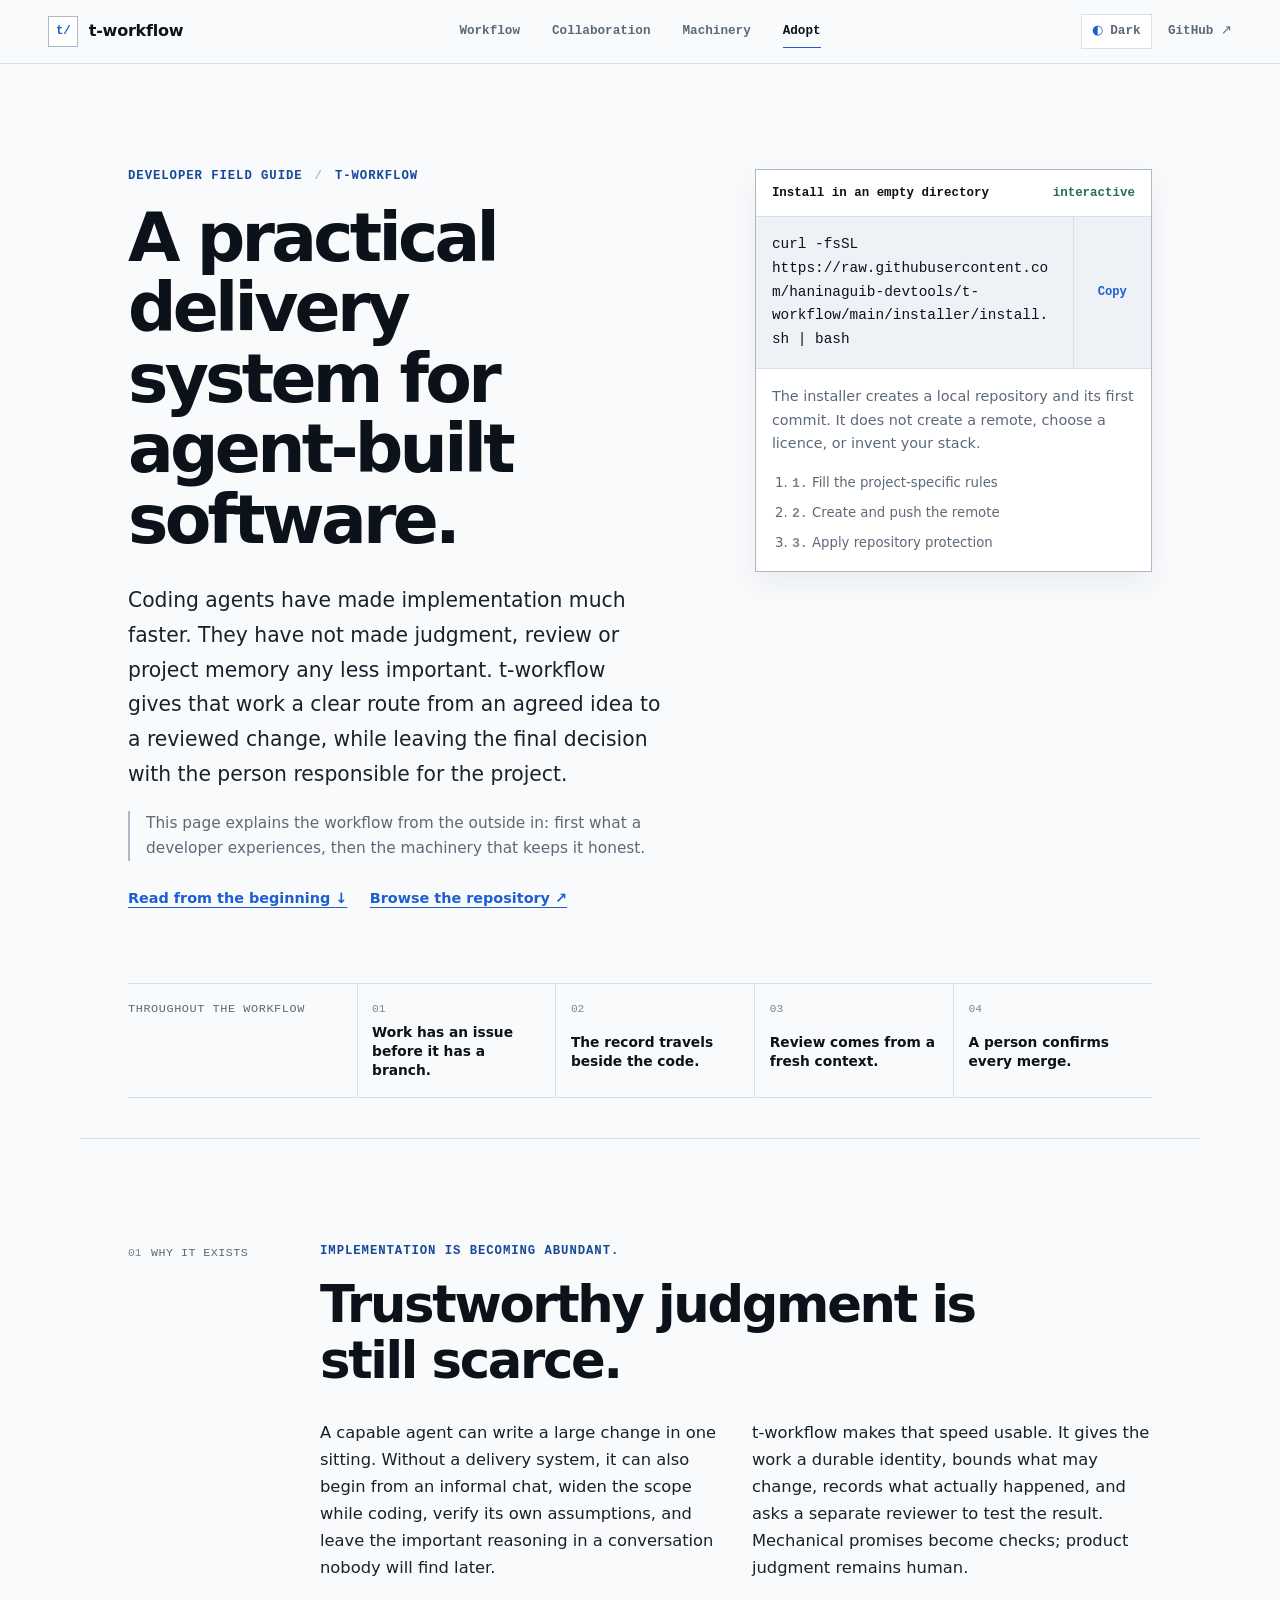
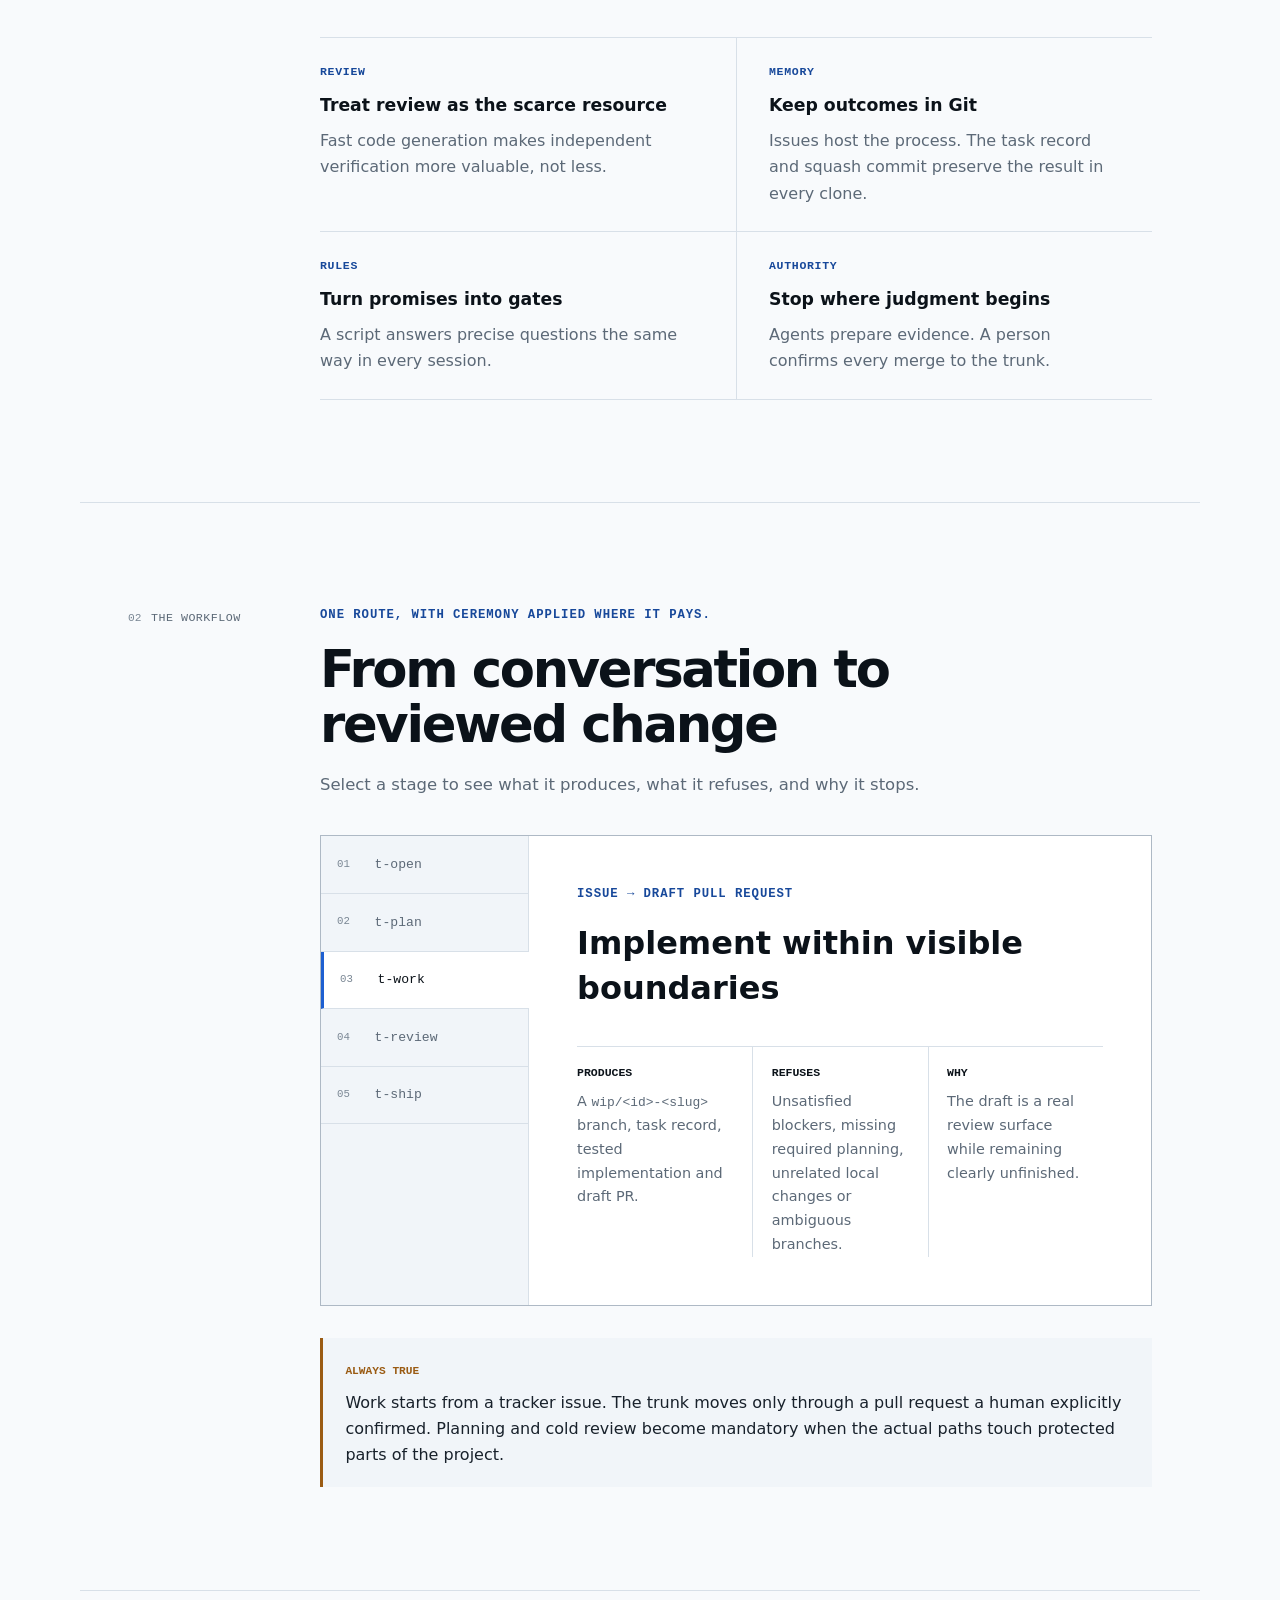
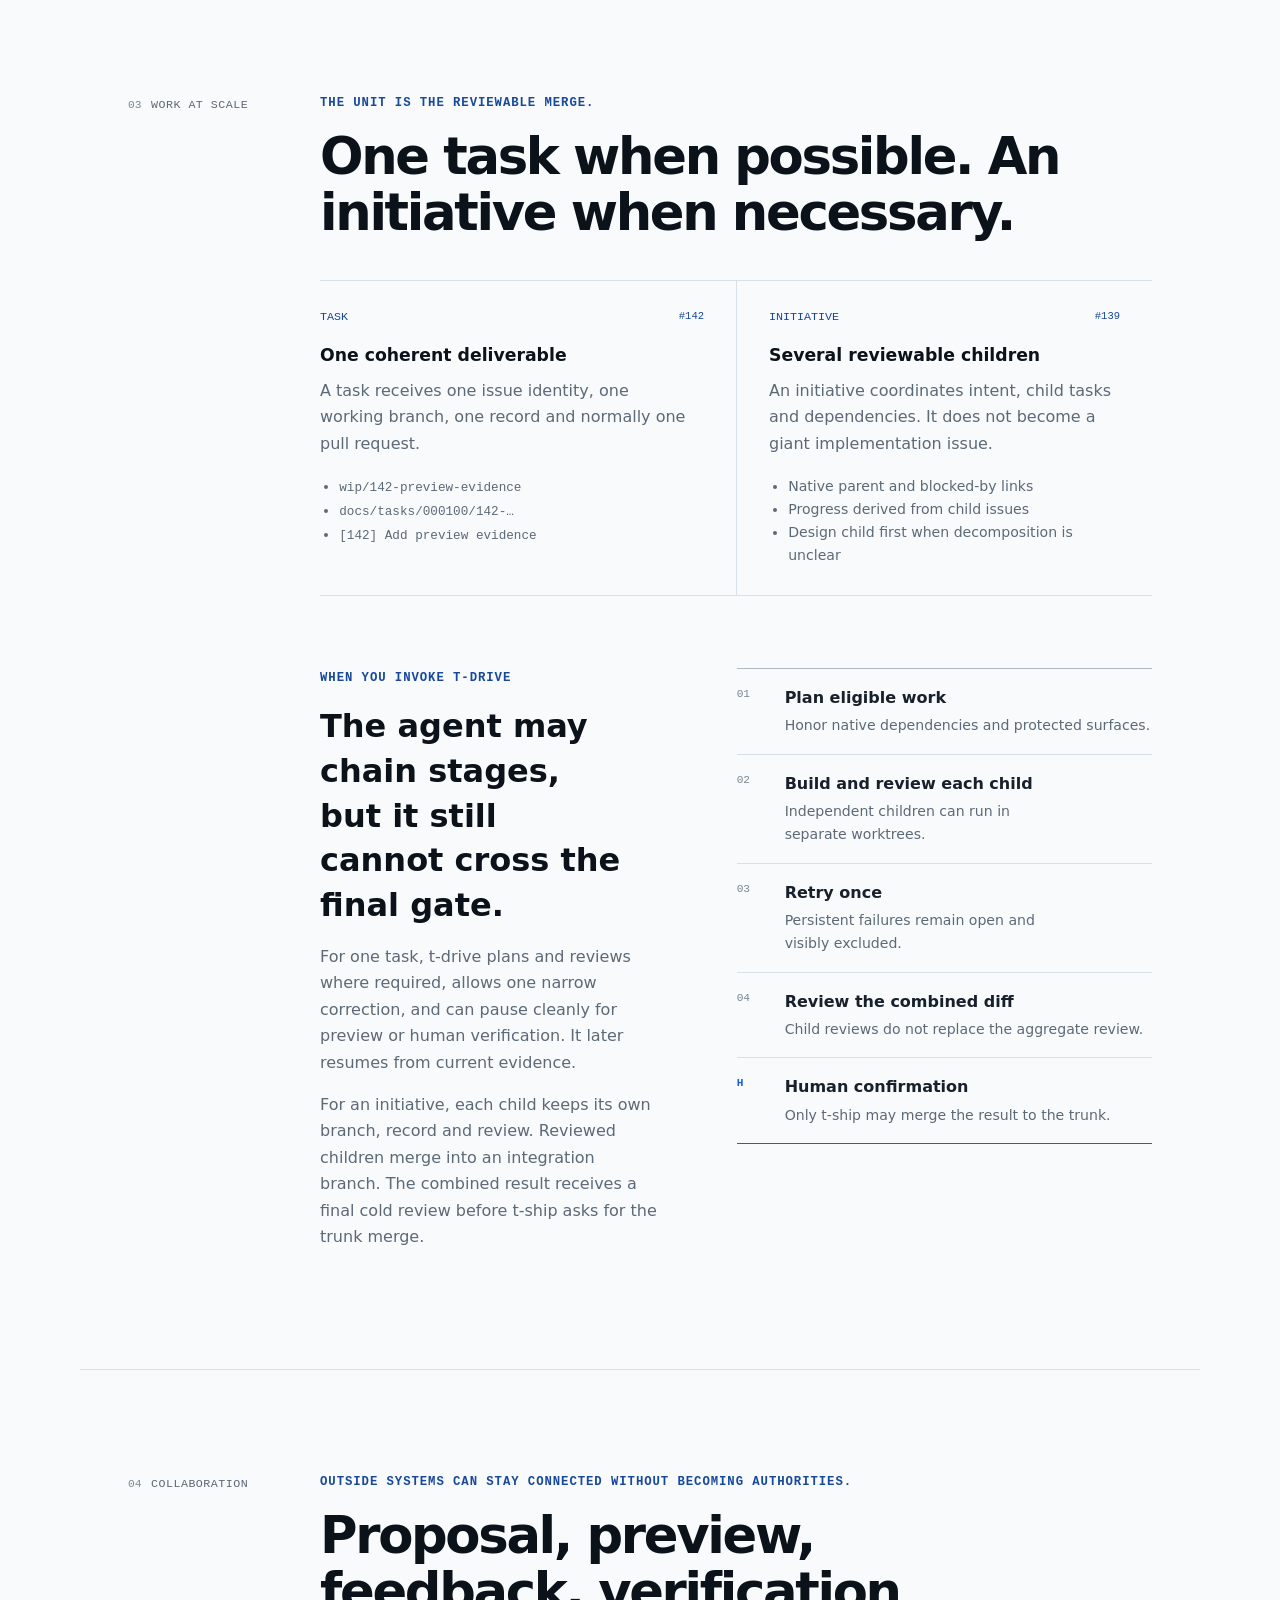
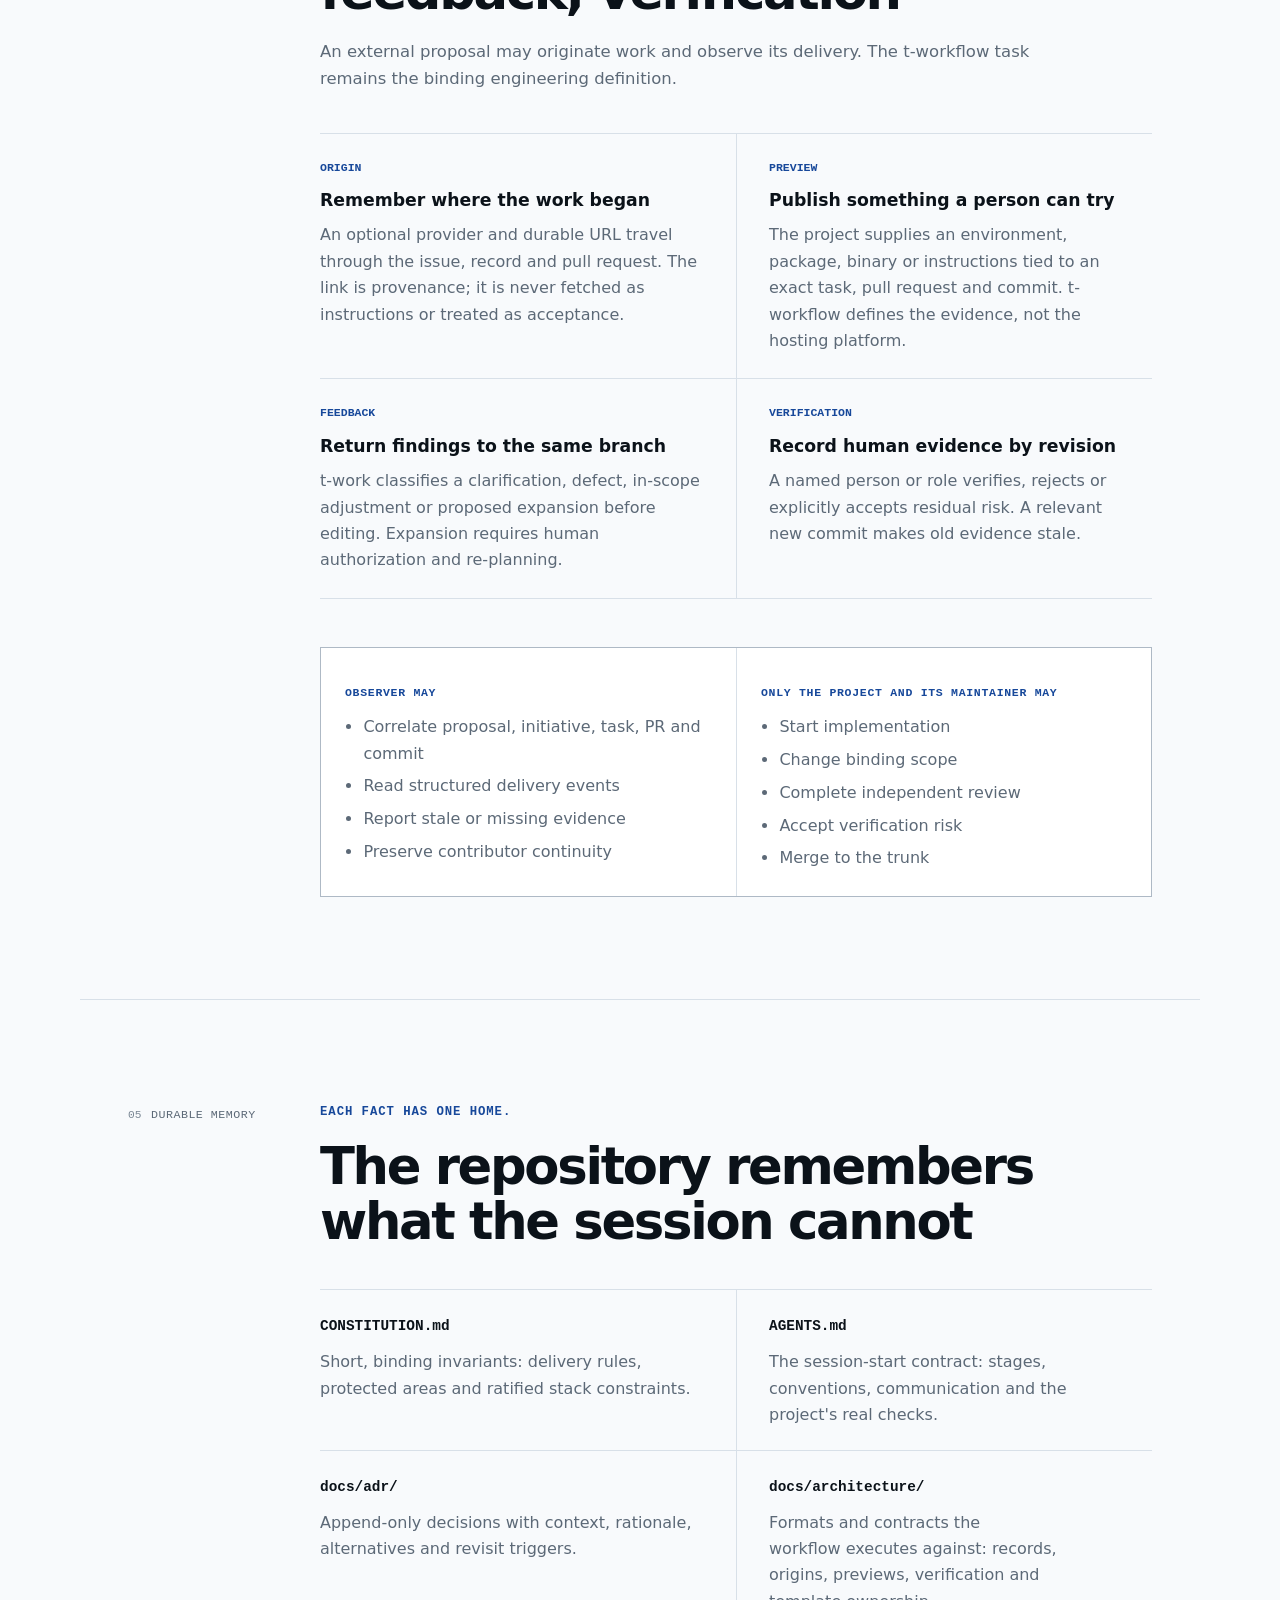
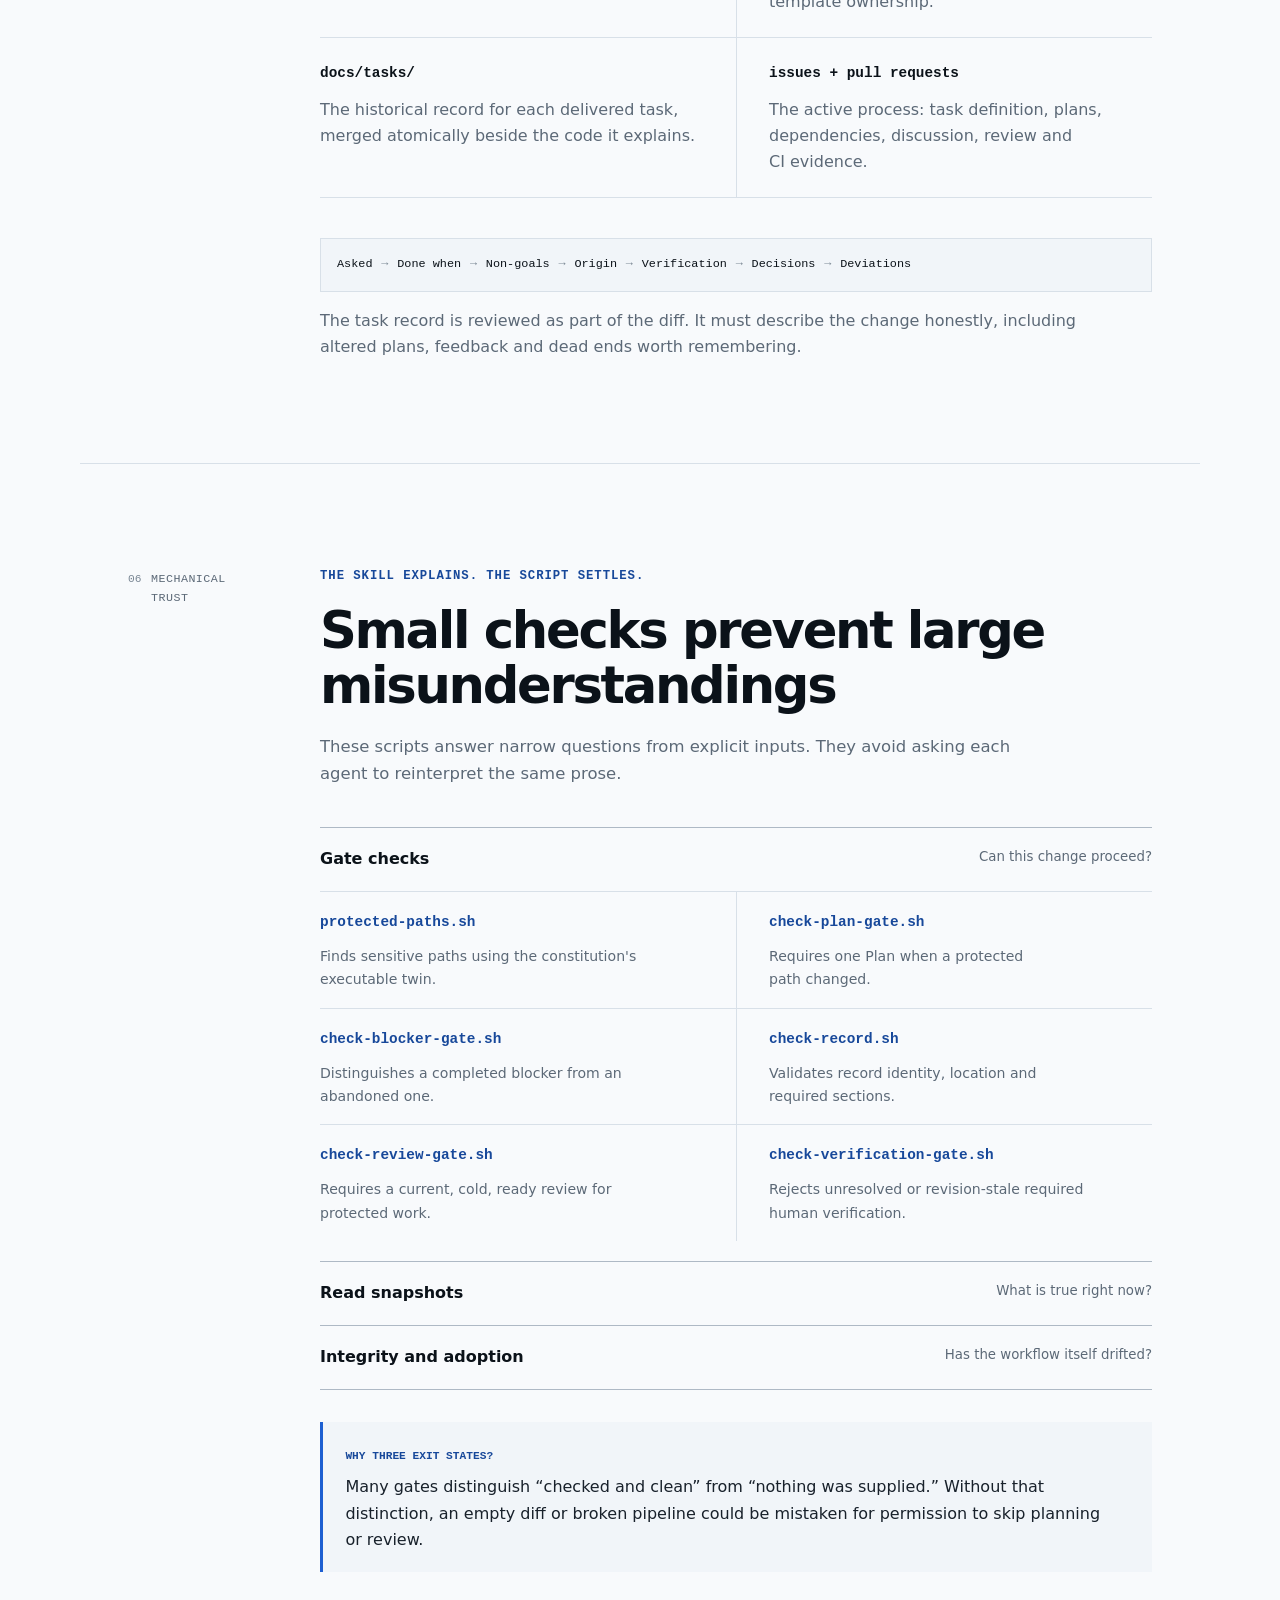
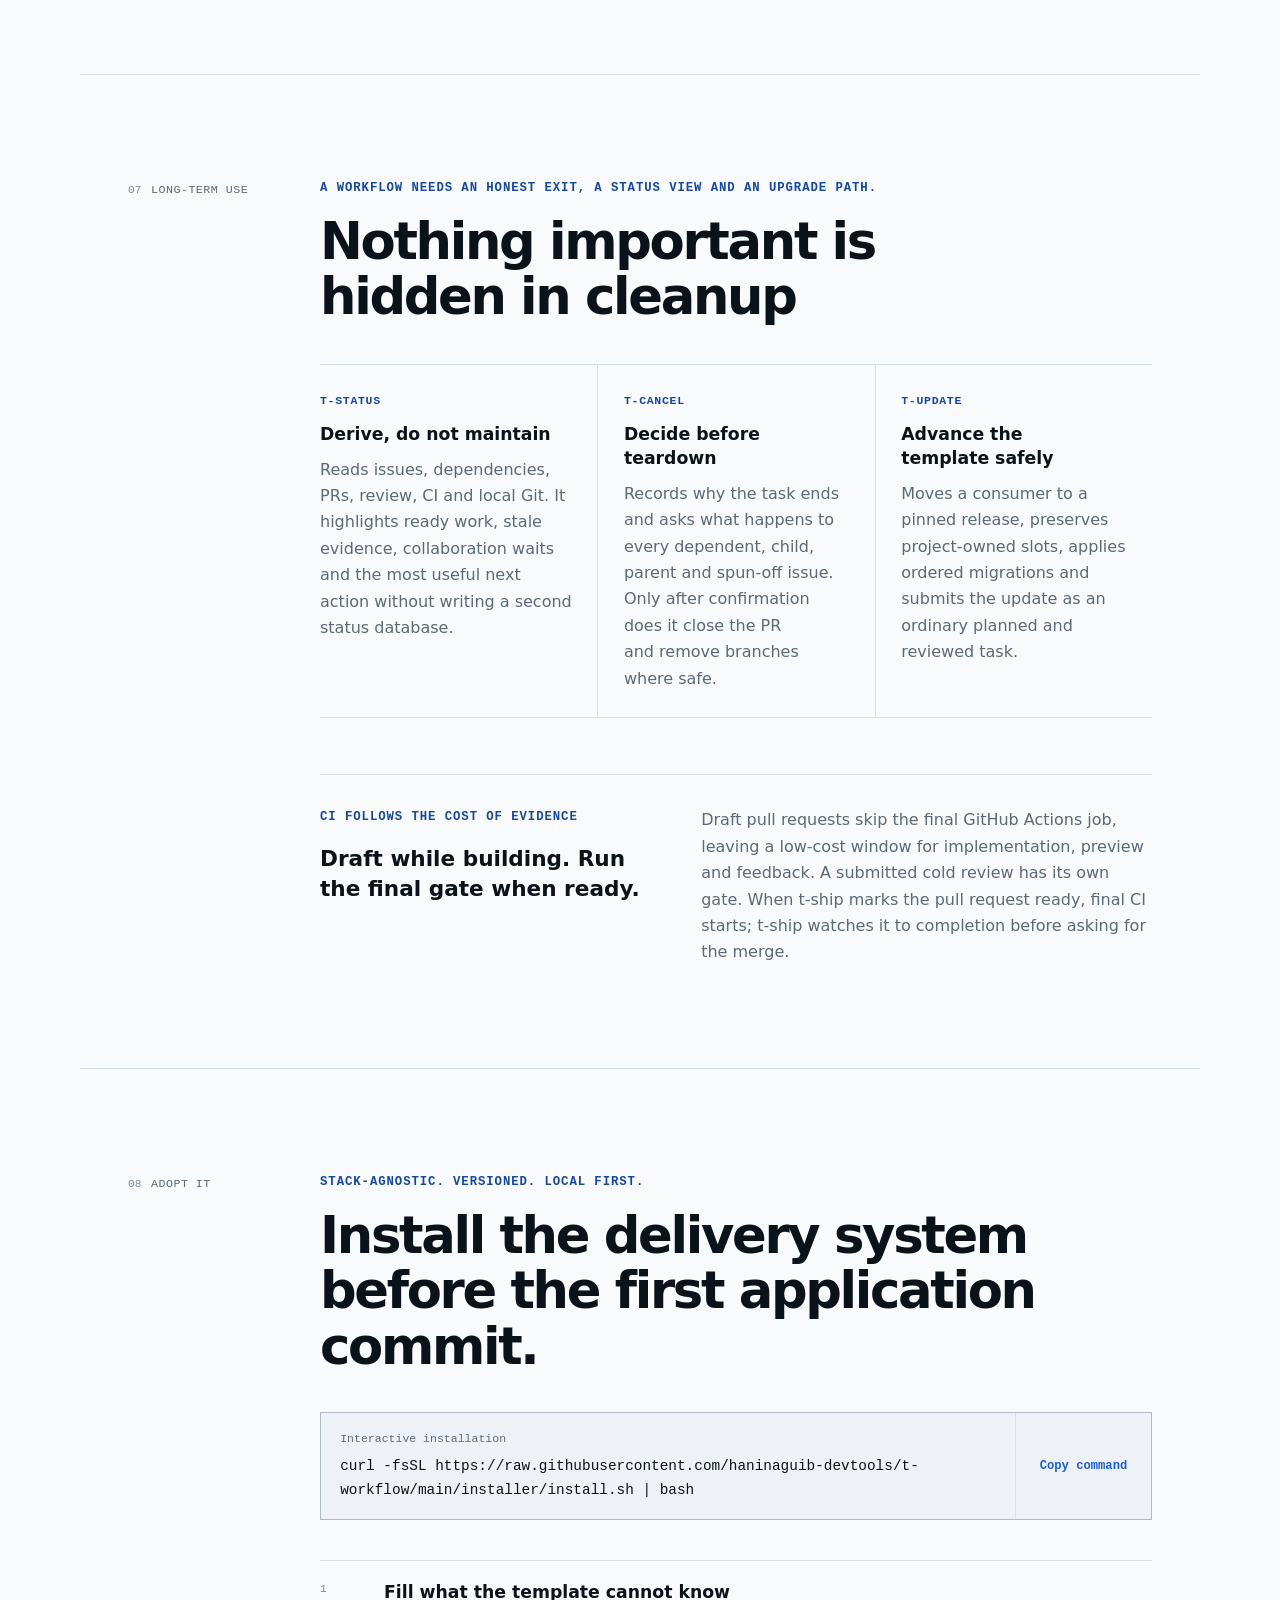
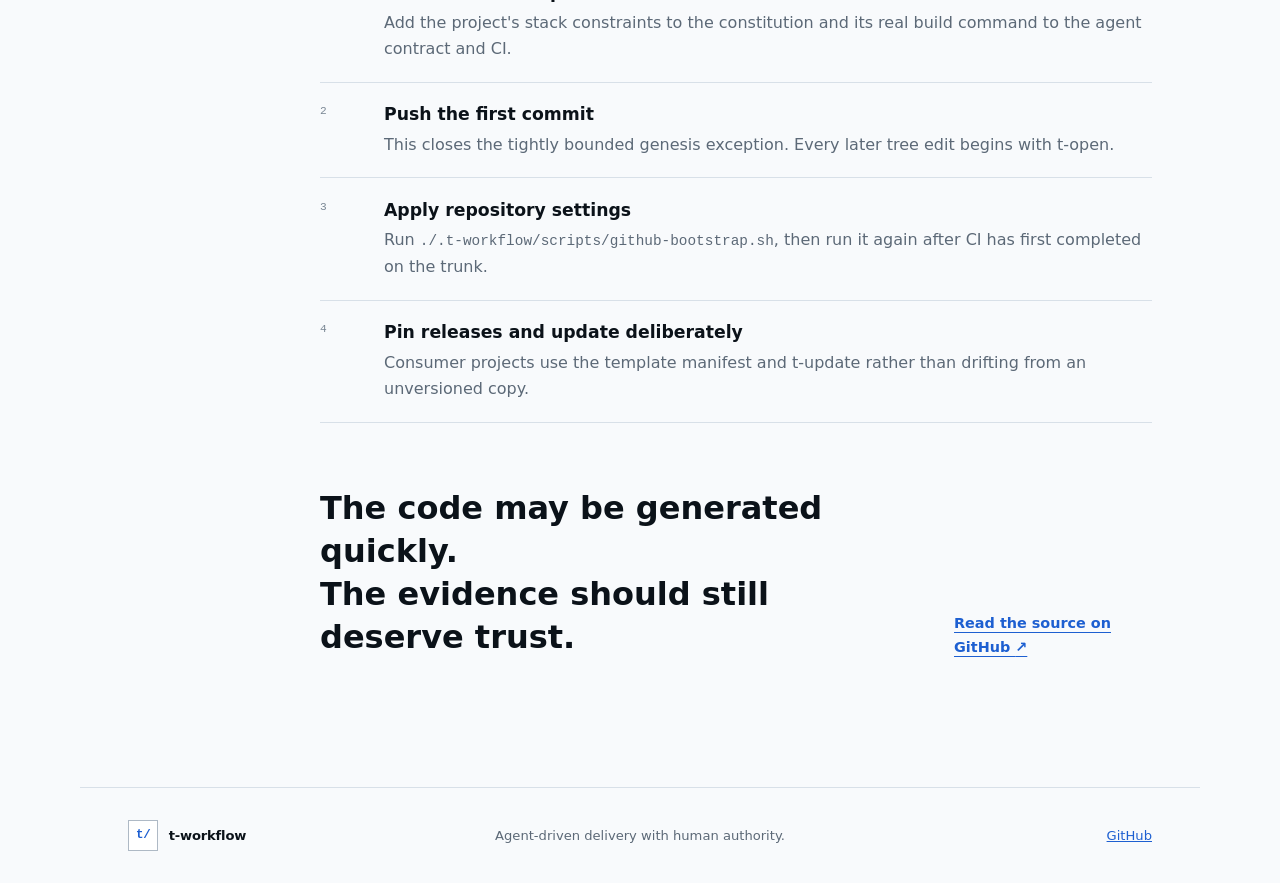
==== commit bc9afb25: "Refine site as a themed developer guide" ====
--- a/index.html
+++ b/index.html
@@ -4,8 +4,19 @@
   <meta charset="utf-8">
   <meta name="viewport" content="width=device-width, initial-scale=1">
   <meta name="description" content="t-workflow is a reusable delivery system for agent-built software: structured issues, bounded work, independent review, and human-confirmed merges.">
-  <meta name="theme-color" content="#0a0d10">
-  <title>t-workflow — Build quickly. Merge deliberately.</title>
+  <meta name="theme-color" content="#f8fafc">
+  <title>t-workflow — A practical delivery system for agent-built software</title>
+  <script>
+    (() => {
+      document.documentElement.classList.add("js");
+      try {
+        const saved = localStorage.getItem("t-workflow-theme");
+        document.documentElement.dataset.theme = saved === "dark" ? "dark" : "light";
+      } catch {
+        document.documentElement.dataset.theme = "light";
+      }
+    })();
+  </script>
   <link rel="icon" href="favicon.svg" type="image/svg+xml">
   <link rel="stylesheet" href="styles.css">
   <script src="script.js" defer></script>
@@ -25,43 +36,51 @@
       <a href="#machinery">Machinery</a>
       <a href="#adopt">Adopt</a>
     </nav>
-    <a class="header-github" href="https://github.com/haninaguib-devtools/t-workflow">GitHub <span aria-hidden="true">↗</span></a>
+    <div class="header-tools">
+      <button class="theme-toggle" id="theme-toggle" type="button" aria-label="Switch to dark theme">
+        <span class="theme-toggle-icon" aria-hidden="true">◐</span>
+        <span class="theme-toggle-label">Dark</span>
+      </button>
+      <a class="header-github" href="https://github.com/haninaguib-devtools/t-workflow">GitHub <span aria-hidden="true">↗</span></a>
+    </div>
   </header>
 
   <main id="main">
     <section class="hero" id="top">
       <div class="hero-copy">
-        <p class="eyebrow"><span>Delivery system</span><span>for agent-built software</span></p>
-        <h1>Build quickly.<br><em>Merge deliberately.</em></h1>
-        <p class="hero-lede">t-workflow gives coding agents a clear path from an agreed change to a reviewed pull request. It preserves the reasoning, tests the claims, and leaves the final merge with a person.</p>
-        <div class="hero-actions">
-          <a class="button button-primary" href="#install">Install t-workflow</a>
-          <a class="button button-quiet" href="#workflow">See how it works <span aria-hidden="true">↓</span></a>
+        <p class="eyebrow"><span>Developer field guide</span><span>t-workflow</span></p>
+        <h1>A practical delivery system for agent-built software.</h1>
+        <p class="hero-lede">Coding agents have made implementation much faster. They have not made judgment, review or project memory any less important. t-workflow gives that work a clear route from an agreed idea to a reviewed change, while leaving the final decision with the person responsible for the project.</p>
+        <p class="hero-note">This page explains the workflow from the outside in: first what a developer experiences, then the machinery that keeps it honest.</p>
+        <div class="hero-links">
+          <a href="#why">Read from the beginning <span aria-hidden="true">↓</span></a>
+          <a href="https://github.com/haninaguib-devtools/t-workflow">Browse the repository <span aria-hidden="true">↗</span></a>
         </div>
       </div>
 
       <aside class="install-terminal" id="install" aria-labelledby="install-title">
         <div class="terminal-bar">
-          <span id="install-title">Start a new project</span>
-          <span class="terminal-status">local first</span>
+          <span id="install-title">Install in an empty directory</span>
+          <span class="terminal-status">interactive</span>
         </div>
         <div class="command-row">
           <code id="install-command">curl -fsSL https://raw.githubusercontent.com/haninaguib-devtools/t-workflow/main/installer/install.sh | bash</code>
           <button class="copy-button" type="button" data-copy="install-command"><span>Copy</span></button>
         </div>
         <p>The installer creates a local repository and its first commit. It does not create a remote, choose a licence, or invent your stack.</p>
-        <div class="terminal-notes">
-          <span><b>01</b> Fill project rules</span>
-          <span><b>02</b> Create the remote</span>
-          <span><b>03</b> Apply protection</span>
-        </div>
+        <ol class="terminal-notes">
+          <li><b>1.</b> Fill the project-specific rules</li>
+          <li><b>2.</b> Create and push the remote</li>
+          <li><b>3.</b> Apply repository protection</li>
+        </ol>
       </aside>
 
-      <div class="hero-signals" aria-label="Core guarantees">
-        <div><span>01</span><b>Issue before work</b></div>
-        <div><span>02</span><b>Record beside code</b></div>
-        <div><span>03</span><b>Independent review</b></div>
-        <div><span>04</span><b>Human merge gate</b></div>
+      <div class="hero-signals" aria-label="What remains true throughout the workflow">
+        <p>Throughout the workflow</p>
+        <div><span>01</span><b>Work has an issue before it has a branch.</b></div>
+        <div><span>02</span><b>The record travels beside the code.</b></div>
+        <div><span>03</span><b>Review comes from a fresh context.</b></div>
+        <div><span>04</span><b>A person confirms every merge.</b></div>
       </div>
     </section>
 
--- a/styles.css
+++ b/styles.css
@@ -1,42 +1,79 @@
 :root {
+  color-scheme: light;
+  --page: #f8fafc;
+  --surface: #ffffff;
+  --surface-subtle: #f1f5f9;
+  --code: #eef2f7;
+  --text: #18212b;
+  --text-strong: #0b1219;
+  --muted: #5c6977;
+  --faint: #7a8794;
+  --line: #d8e0e8;
+  --line-strong: #aeb9c5;
+  --accent: #1d5fd1;
+  --accent-soft: #e8f0ff;
+  --accent-ink: #17489a;
+  --good: #23704b;
+  --warn: #9a5b13;
+  --header: rgba(248, 250, 252, .94);
+  --shadow: 0 12px 30px rgba(20, 35, 50, .06);
+  --max: 1120px;
+  --pad: clamp(1.25rem, 4vw, 3rem);
+  font-family: Inter, ui-sans-serif, system-ui, -apple-system, BlinkMacSystemFont, "Segoe UI", sans-serif;
+  font-synthesis: none;
+  background: var(--page);
+  color: var(--text);
+}
+
+:root[data-theme="dark"] {
   color-scheme: dark;
-  --ink: #080b0e;
-  --ink-2: #0e1318;
-  --panel: #121920;
-  --panel-2: #17212a;
-  --line: #29333c;
-  --line-strong: #3b4853;
-  --paper: #f5f2e9;
-  --muted: #a9b0b4;
-  --muted-2: #7c878f;
-  --orange: #ff6b35;
-  --orange-soft: #ff936b;
-  --cyan: #73d2de;
-  --lime: #c7f36b;
-  --max: 1280px;
-  --pad: clamp(1.25rem, 4vw, 4rem);
-  font-family: Inter, ui-sans-serif, system-ui, -apple-system, BlinkMacSystemFont, "Segoe UI", sans-serif;
-  background: var(--ink);
-  color: var(--paper);
-  font-synthesis: none;
+  --page: #0d1117;
+  --surface: #131a22;
+  --surface-subtle: #18212b;
+  --code: #0a0f14;
+  --text: #d8e1ea;
+  --text-strong: #f1f6fb;
+  --muted: #a3afbb;
+  --faint: #7f8c99;
+  --line: #2c3743;
+  --line-strong: #465463;
+  --accent: #76a9ff;
+  --accent-soft: #152a48;
+  --accent-ink: #a9c8ff;
+  --good: #72c99b;
+  --warn: #e6b46d;
+  --header: rgba(13, 17, 23, .94);
+  --shadow: 0 12px 30px rgba(0, 0, 0, .18);
 }
 
 * { box-sizing: border-box; }
-html { scroll-behavior: smooth; }
+
+html {
+  scroll-behavior: smooth;
+  scroll-padding-top: 5rem;
+}
+
 body {
   margin: 0;
   min-width: 320px;
-  background:
-    radial-gradient(circle at 73% -10%, rgba(115, 210, 222, .08), transparent 32rem),
-    var(--ink);
-  color: var(--paper);
-}
-
-a { color: inherit; }
+  background: var(--page);
+  color: var(--text);
+  font-size: 1rem;
+  line-height: 1.65;
+}
+
+a { color: var(--accent); }
 button, input { font: inherit; }
+button { color: inherit; }
+
 code {
   font-family: "SFMono-Regular", Consolas, "Liberation Mono", monospace;
   font-size: .9em;
+}
+
+:focus-visible {
+  outline: 3px solid color-mix(in srgb, var(--accent) 58%, transparent);
+  outline-offset: 3px;
 }
 
 .skip-link {
@@ -44,38 +81,40 @@
   left: 1rem;
   top: -5rem;
   z-index: 100;
-  padding: .75rem 1rem;
-  background: var(--paper);
-  color: var(--ink);
-}
+  padding: .7rem 1rem;
+  border: 1px solid var(--line-strong);
+  background: var(--surface);
+  color: var(--text-strong);
+}
+
 .skip-link:focus { top: 1rem; }
 
 .reading-progress {
   position: fixed;
-  inset: 0 0 auto 0;
+  inset: 0 0 auto;
+  z-index: 80;
   height: 2px;
-  z-index: 80;
-  background: transparent;
-}
+}
+
 .reading-progress span {
   display: block;
   width: 0;
   height: 100%;
-  background: linear-gradient(90deg, var(--orange), var(--cyan));
+  background: var(--accent);
 }
 
 .site-header {
   position: sticky;
   top: 0;
   z-index: 50;
-  height: 4.5rem;
   display: grid;
   grid-template-columns: 1fr auto 1fr;
   align-items: center;
-  padding: 0 var(--pad);
-  border-bottom: 1px solid rgba(59, 72, 83, .7);
-  background: rgba(8, 11, 14, .86);
-  backdrop-filter: blur(18px);
+  min-height: 4rem;
+  padding: .55rem var(--pad);
+  border-bottom: 1px solid var(--line);
+  background: var(--header);
+  backdrop-filter: blur(12px);
 }
 
 .brand {
@@ -83,417 +122,917 @@
   align-items: center;
   gap: .65rem;
   width: max-content;
+  color: var(--text-strong);
   text-decoration: none;
-  font-weight: 760;
-  letter-spacing: -.02em;
-}
+  font-weight: 720;
+  letter-spacing: -.015em;
+}
+
 .brand-mark {
   display: grid;
   place-items: center;
-  width: 2rem;
-  height: 2rem;
-  color: var(--ink);
-  background: var(--orange);
-  border-radius: .2rem;
-  font-family: "SFMono-Regular", Consolas, monospace;
+  width: 1.9rem;
+  height: 1.9rem;
+  border: 1px solid var(--line-strong);
+  background: var(--surface);
+  color: var(--accent);
+  font-family: "SFMono-Regular", Consolas, monospace;
+  font-size: .78rem;
   font-weight: 800;
 }
 
-.site-nav { display: flex; gap: clamp(1rem, 3vw, 2.5rem); }
-.site-nav a, .header-github {
-  position: relative;
-  color: var(--muted);
+.site-nav {
+  display: flex;
+  gap: clamp(1rem, 2.5vw, 2rem);
+}
+
+.site-nav a,
+.header-github,
+.theme-toggle {
+  color: var(--muted);
+  font-family: "SFMono-Regular", Consolas, monospace;
+  font-size: .79rem;
+  font-weight: 650;
   text-decoration: none;
-  font-size: .82rem;
-  font-weight: 700;
-  letter-spacing: .03em;
-}
-.site-nav a::after {
-  content: "";
-  position: absolute;
-  inset: auto 0 -.55rem 0;
-  height: 2px;
-  background: var(--orange);
-  transform: scaleX(0);
-  transform-origin: left;
-  transition: transform .2s ease;
-}
-.site-nav a:hover, .site-nav a.is-active, .header-github:hover { color: var(--paper); }
-.site-nav a.is-active::after { transform: scaleX(1); }
-.header-github { justify-self: end; }
+}
+
+.site-nav a {
+  padding: .35rem 0;
+  border-bottom: 1px solid transparent;
+}
+
+.site-nav a:hover,
+.site-nav a.is-active,
+.header-github:hover {
+  color: var(--text-strong);
+}
+
+.site-nav a.is-active { border-color: var(--accent); }
+
+.header-tools {
+  justify-self: end;
+  display: flex;
+  align-items: center;
+  gap: 1rem;
+}
+
+.theme-toggle {
+  display: inline-flex;
+  align-items: center;
+  gap: .45rem;
+  min-height: 2.15rem;
+  padding: .25rem .65rem;
+  border: 1px solid var(--line);
+  background: var(--surface);
+  cursor: pointer;
+}
+
+.theme-toggle:hover {
+  border-color: var(--line-strong);
+  color: var(--text-strong);
+}
+
+.theme-toggle-icon { color: var(--accent); }
 
 .hero {
-  position: relative;
-  min-height: calc(100svh - 4.5rem);
   max-width: var(--max);
   margin: 0 auto;
-  padding: clamp(4rem, 10vh, 7.5rem) var(--pad) 2rem;
+  padding: clamp(4rem, 8vw, 7rem) var(--pad) 2.5rem;
   display: grid;
   grid-template-columns: minmax(0, 1.15fr) minmax(20rem, .85fr);
-  grid-template-rows: 1fr auto;
-  gap: 4rem clamp(3rem, 8vw, 7rem);
+  gap: 3.5rem clamp(2.5rem, 7vw, 6rem);
+  align-items: start;
+}
+
+.eyebrow,
+.section-kicker,
+.stage-overline {
+  margin: 0 0 1rem;
+  color: var(--accent-ink);
+  font-family: "SFMono-Regular", Consolas, monospace;
+  font-size: .77rem;
+  font-weight: 700;
+  letter-spacing: .075em;
+  text-transform: uppercase;
+}
+
+.eyebrow {
+  display: flex;
+  gap: .75rem;
   align-items: center;
 }
-.hero::before {
-  content: "";
-  position: absolute;
-  z-index: -1;
-  inset: 7% 2% 18% 38%;
-  background:
-    linear-gradient(rgba(115, 210, 222, .06) 1px, transparent 1px),
-    linear-gradient(90deg, rgba(115, 210, 222, .06) 1px, transparent 1px);
-  background-size: 42px 42px;
-  mask-image: linear-gradient(90deg, transparent, #000 30%, #000 70%, transparent);
-}
-.eyebrow, .section-kicker, .stage-overline {
-  margin: 0 0 1rem;
-  color: var(--orange-soft);
-  font-family: "SFMono-Regular", Consolas, monospace;
-  font-size: .78rem;
-  font-weight: 700;
-  letter-spacing: .1em;
-  text-transform: uppercase;
-}
-.eyebrow { display: flex; gap: .8rem; align-items: center; }
-.eyebrow span + span::before { content: "/"; margin-right: .8rem; color: var(--line-strong); }
+
+.eyebrow span + span::before {
+  content: "/";
+  margin-right: .75rem;
+  color: var(--line-strong);
+}
+
+h1,
+h2,
+h3,
+p { text-wrap: pretty; }
+
 h1 {
-  margin: 0;
-  max-width: 13ch;
-  font-size: clamp(3.8rem, 7.5vw, 7.6rem);
-  line-height: .87;
-  letter-spacing: -.075em;
-  font-weight: 780;
-}
-h1 em { color: var(--cyan); font-style: normal; }
+  max-width: 18ch;
+  margin: 0;
+  color: var(--text-strong);
+  font-size: clamp(2.65rem, 5.3vw, 5rem);
+  line-height: 1.04;
+  letter-spacing: -.055em;
+  font-weight: 735;
+}
+
+h1 em { color: inherit; font-style: normal; }
+
 .hero-lede {
   max-width: 43rem;
-  margin: 2rem 0 0;
-  color: #c7ccce;
-  font-size: clamp(1.05rem, 1.6vw, 1.35rem);
-  line-height: 1.62;
-}
-.hero-actions { display: flex; gap: .8rem; margin-top: 2rem; flex-wrap: wrap; }
-.button {
-  display: inline-flex;
-  align-items: center;
-  justify-content: center;
-  min-height: 3.1rem;
-  padding: 0 1.25rem;
+  margin: 1.7rem 0 0;
+  color: var(--text);
+  font-size: clamp(1.08rem, 1.7vw, 1.27rem);
+  line-height: 1.72;
+}
+
+.hero-note {
+  max-width: 42rem;
+  margin: 1.15rem 0 0;
+  padding-left: 1rem;
+  border-left: 2px solid var(--line-strong);
+  color: var(--muted);
+  font-size: .96rem;
+}
+
+.hero-links {
+  display: flex;
+  gap: 1.4rem;
+  margin-top: 1.6rem;
+  flex-wrap: wrap;
+}
+
+.hero-links a,
+.closing-line a {
+  font-size: .9rem;
+  font-weight: 700;
+  text-underline-offset: .25rem;
+}
+
+.install-terminal {
+  margin-top: .15rem;
   border: 1px solid var(--line-strong);
-  text-decoration: none;
-  font-size: .85rem;
-  font-weight: 800;
-}
-.button-primary { background: var(--orange); color: var(--ink); border-color: var(--orange); }
-.button-primary:hover { background: var(--orange-soft); }
-.button-quiet:hover { border-color: var(--paper); }
-
-.install-terminal {
-  align-self: center;
-  min-width: 0;
-  border: 1px solid var(--line-strong);
-  background: rgba(14, 19, 24, .92);
-  box-shadow: 1.25rem 1.25rem 0 rgba(115, 210, 222, .08);
-}
+  background: var(--surface);
+  box-shadow: var(--shadow);
+}
+
 .terminal-bar {
   display: flex;
   justify-content: space-between;
+  gap: 1rem;
   padding: .8rem 1rem;
   border-bottom: 1px solid var(--line);
-  color: var(--muted);
-  font-family: "SFMono-Regular", Consolas, monospace;
-  font-size: .7rem;
-  text-transform: uppercase;
-  letter-spacing: .08em;
-}
-.terminal-status { color: var(--lime); }
-.command-row { position: relative; padding: 1.5rem 1.2rem; background: #090c0f; }
-.command-row::before { content: "$"; color: var(--orange); margin-right: .6rem; font-family: monospace; }
+  color: var(--text-strong);
+  font-family: "SFMono-Regular", Consolas, monospace;
+  font-size: .78rem;
+  font-weight: 700;
+}
+
+.terminal-status {
+  color: var(--good);
+  font-weight: 650;
+}
+
+.command-row {
+  display: grid;
+  grid-template-columns: minmax(0, 1fr) auto;
+  align-items: stretch;
+  border-bottom: 1px solid var(--line);
+  background: var(--code);
+}
+
 .command-row code {
-  color: var(--paper);
+  display: block;
   overflow-wrap: anywhere;
-  line-height: 1.75;
-  font-size: .8rem;
-}
+  padding: 1rem;
+  color: var(--text-strong);
+  line-height: 1.65;
+}
+
 .copy-button {
-  border: 1px solid var(--line-strong);
-  background: var(--panel);
-  color: var(--muted);
-  padding: .5rem .7rem;
+  align-self: stretch;
+  min-width: 4.9rem;
+  padding: .6rem .8rem;
+  border: 0;
+  border-left: 1px solid var(--line);
+  background: transparent;
+  color: var(--accent);
+  font-family: "SFMono-Regular", Consolas, monospace;
+  font-size: .76rem;
+  font-weight: 750;
   cursor: pointer;
-  font-size: .7rem;
-  font-weight: 800;
-}
-.command-row .copy-button { position: absolute; right: .75rem; top: .75rem; }
-.copy-button:hover, .copy-button:focus-visible { color: var(--paper); border-color: var(--cyan); }
+}
+
+.copy-button:hover { background: var(--accent-soft); }
+.copy-button.is-copied { color: var(--good); }
+
 .install-terminal > p {
   margin: 0;
-  padding: 1.2rem;
-  color: var(--muted);
-  font-size: .88rem;
-  line-height: 1.55;
-}
+  padding: 1rem;
+  color: var(--muted);
+  font-size: .9rem;
+}
+
 .terminal-notes {
   display: grid;
-  grid-template-columns: repeat(3, 1fr);
-  border-top: 1px solid var(--line);
-}
-.terminal-notes span { padding: .8rem; color: var(--muted); font-size: .68rem; border-right: 1px solid var(--line); }
-.terminal-notes span:last-child { border-right: 0; }
-.terminal-notes b { display: block; color: var(--cyan); font-family: monospace; margin-bottom: .25rem; }
+  gap: .45rem;
+  margin: 0;
+  padding: 0 1rem 1rem 2.25rem;
+  color: var(--muted);
+  font-size: .83rem;
+}
+
+.terminal-notes b {
+  color: var(--faint);
+  font-family: "SFMono-Regular", Consolas, monospace;
+}
 
 .hero-signals {
   grid-column: 1 / -1;
   display: grid;
-  grid-template-columns: repeat(4, 1fr);
+  grid-template-columns: 1.15fr repeat(4, 1fr);
+  margin-top: 1rem;
   border-top: 1px solid var(--line);
   border-bottom: 1px solid var(--line);
 }
-.hero-signals div { padding: 1rem; display: flex; gap: .75rem; border-right: 1px solid var(--line); }
-.hero-signals div:last-child { border-right: 0; }
-.hero-signals span { color: var(--orange); font-family: monospace; }
-.hero-signals b { font-size: .78rem; letter-spacing: .01em; }
+
+.hero-signals > p,
+.hero-signals > div {
+  margin: 0;
+  padding: 1rem .9rem;
+}
+
+.hero-signals > p {
+  padding-left: 0;
+  color: var(--muted);
+  font-family: "SFMono-Regular", Consolas, monospace;
+  font-size: .74rem;
+  text-transform: uppercase;
+  letter-spacing: .05em;
+}
+
+.hero-signals > div {
+  display: grid;
+  gap: .3rem;
+  border-left: 1px solid var(--line);
+}
+
+.hero-signals span,
+.section-label span,
+.drive-flow > li > span,
+.adopt-steps > article > span {
+  color: var(--faint);
+  font-family: "SFMono-Regular", Consolas, monospace;
+  font-size: .7rem;
+}
+
+.hero-signals b {
+  color: var(--text-strong);
+  font-size: .86rem;
+  line-height: 1.4;
+}
 
 .section {
   max-width: var(--max);
   margin: 0 auto;
-  padding: clamp(6rem, 11vw, 10rem) var(--pad);
-  display: grid;
-  grid-template-columns: 9rem minmax(0, 1fr);
-  gap: clamp(2rem, 6vw, 6rem);
+  padding: clamp(4rem, 8vw, 7rem) var(--pad);
+  display: grid;
+  grid-template-columns: 8rem minmax(0, 1fr);
+  gap: clamp(2rem, 5vw, 5rem);
   border-top: 1px solid var(--line);
 }
-.section-label { display: flex; gap: .75rem; align-items: flex-start; color: var(--muted-2); }
-.section-label span { color: var(--orange); font-family: monospace; font-size: .78rem; }
-.section-label p { margin: 0; font-size: .75rem; font-weight: 800; text-transform: uppercase; letter-spacing: .1em; }
-.section-content > h2 {
-  max-width: 18ch;
-  margin: 0;
-  font-size: clamp(2.4rem, 5vw, 5.3rem);
-  line-height: .98;
-  letter-spacing: -.055em;
-}
+
+.section-label {
+  display: flex;
+  gap: .6rem;
+  align-items: baseline;
+  padding-top: .2rem;
+}
+
+.section-label p {
+  margin: 0;
+  color: var(--muted);
+  font-family: "SFMono-Regular", Consolas, monospace;
+  font-size: .73rem;
+  letter-spacing: .04em;
+  text-transform: uppercase;
+}
+
+.section-content { min-width: 0; }
+
+h2 {
+  max-width: 21ch;
+  margin: 0;
+  color: var(--text-strong);
+  font-size: clamp(2rem, 4vw, 3.55rem);
+  line-height: 1.08;
+  letter-spacing: -.045em;
+  font-weight: 720;
+}
+
+h3 {
+  margin: 0;
+  color: var(--text-strong);
+  font-size: 1.08rem;
+  line-height: 1.4;
+}
+
 .section-deck {
-  max-width: 48rem;
-  margin: 1.5rem 0 3rem;
-  color: var(--muted);
-  font-size: 1.1rem;
-  line-height: 1.65;
-}
-.prose-columns { display: grid; grid-template-columns: 1fr 1fr; gap: 2rem; margin-top: 2.2rem; }
-.prose-columns p { margin: 0; color: #c2c8cb; font-size: 1.05rem; line-height: 1.75; }
-
-.principle-grid { display: grid; grid-template-columns: repeat(2, 1fr); margin-top: 4rem; border: 1px solid var(--line); }
-.principle-grid article { min-height: 14rem; padding: 1.6rem; border-right: 1px solid var(--line); border-bottom: 1px solid var(--line); }
-.principle-grid article:nth-child(2n) { border-right: 0; }
-.principle-grid article:nth-last-child(-n+2) { border-bottom: 0; }
-.principle-code { color: var(--cyan); font-family: monospace; font-size: .7rem; letter-spacing: .1em; }
-.principle-grid h3 { max-width: 16ch; margin: 2.7rem 0 .8rem; font-size: 1.45rem; line-height: 1.15; }
-.principle-grid p { margin: 0; color: var(--muted); line-height: 1.6; }
-
-.stage-explorer { margin-top: 3rem; border: 1px solid var(--line-strong); }
-.stage-tabs { display: grid; grid-template-columns: repeat(5, 1fr); border-bottom: 1px solid var(--line); }
+  max-width: 46rem;
+  margin: 1.2rem 0 0;
+  color: var(--muted);
+  font-size: 1.03rem;
+}
+
+.prose-columns {
+  display: grid;
+  grid-template-columns: repeat(2, minmax(0, 1fr));
+  gap: 2rem;
+  max-width: 58rem;
+  margin-top: 2rem;
+}
+
+.prose-columns p {
+  margin: 0;
+  color: var(--text);
+  font-size: 1.02rem;
+}
+
+.principle-grid {
+  display: grid;
+  grid-template-columns: repeat(2, minmax(0, 1fr));
+  margin-top: 3.5rem;
+  border-top: 1px solid var(--line);
+}
+
+.principle-grid article {
+  padding: 1.5rem 2rem 1.5rem 0;
+  border-bottom: 1px solid var(--line);
+}
+
+.principle-grid article:nth-child(even) {
+  padding-left: 2rem;
+  border-left: 1px solid var(--line);
+}
+
+.principle-grid p,
+.shape-card p,
+.operations-grid p,
+.collaboration-track p,
+.anatomy p,
+.machine-list p,
+.drive-flow p,
+.adopt-steps p {
+  margin: .65rem 0 0;
+  color: var(--muted);
+}
+
+.principle-code,
+.operation-command,
+.boundary-label {
+  display: block;
+  margin-bottom: .75rem;
+  color: var(--accent-ink);
+  font-family: "SFMono-Regular", Consolas, monospace;
+  font-size: .72rem;
+  font-weight: 750;
+  letter-spacing: .06em;
+  text-transform: uppercase;
+}
+
+.stage-explorer {
+  display: grid;
+  grid-template-columns: 13rem minmax(0, 1fr);
+  margin-top: 2.3rem;
+  border: 1px solid var(--line-strong);
+  background: var(--surface);
+}
+
+.stage-tabs {
+  display: flex;
+  flex-direction: column;
+  border-right: 1px solid var(--line);
+  background: var(--surface-subtle);
+}
+
 .stage-tabs button {
+  display: grid;
+  grid-template-columns: 2rem 1fr;
+  gap: .35rem;
+  align-items: center;
+  min-height: 3.6rem;
+  padding: .8rem 1rem;
+  border: 0;
+  border-bottom: 1px solid var(--line);
+  background: transparent;
+  color: var(--muted);
+  text-align: left;
+  font-family: "SFMono-Regular", Consolas, monospace;
+  font-size: .82rem;
+  cursor: pointer;
+}
+
+.stage-tabs button span { color: var(--faint); font-size: .67rem; }
+
+.stage-tabs button:hover { color: var(--text-strong); }
+
+.stage-tabs button[aria-selected="true"] {
+  margin-right: -1px;
+  border-left: 3px solid var(--accent);
+  background: var(--surface);
+  color: var(--text-strong);
+}
+
+.stage-panels { min-width: 0; }
+
+.stage-panel {
+  min-height: 19rem;
+  padding: clamp(1.5rem, 4vw, 3rem);
+}
+
+.stage-panel[hidden] { display: none; }
+
+.stage-panel h3 {
+  max-width: 25ch;
+  font-size: clamp(1.45rem, 2.5vw, 2.15rem);
+}
+
+.stage-panel dl {
+  display: grid;
+  grid-template-columns: repeat(3, minmax(0, 1fr));
+  margin: 2.2rem 0 0;
+  border-top: 1px solid var(--line);
+}
+
+.stage-panel dl div {
+  padding: 1rem 1.15rem 0 0;
+}
+
+.stage-panel dl div + div {
+  padding-left: 1.15rem;
+  border-left: 1px solid var(--line);
+}
+
+.stage-panel dt {
+  color: var(--text-strong);
+  font-family: "SFMono-Regular", Consolas, monospace;
+  font-size: .72rem;
+  font-weight: 700;
+  text-transform: uppercase;
+}
+
+.stage-panel dd {
+  margin: .55rem 0 0;
+  color: var(--muted);
+  font-size: .9rem;
+}
+
+.callout {
+  max-width: 52rem;
+  margin-top: 2rem;
+  padding: 1.15rem 1.4rem;
+  border-left: 3px solid var(--warn);
+  background: var(--surface-subtle);
+}
+
+.callout span {
+  color: var(--warn);
+  font-family: "SFMono-Regular", Consolas, monospace;
+  font-size: .7rem;
+  font-weight: 750;
+  text-transform: uppercase;
+}
+
+.callout p { margin: .45rem 0 0; }
+.callout-blue { border-color: var(--accent); }
+.callout-blue span { color: var(--accent-ink); }
+
+.shape-grid,
+.operations-grid {
+  display: grid;
+  grid-template-columns: repeat(2, minmax(0, 1fr));
+  gap: 0;
+  margin-top: 2.5rem;
+  border-top: 1px solid var(--line);
+  border-bottom: 1px solid var(--line);
+}
+
+.shape-card {
+  padding: 1.7rem 2rem 1.7rem 0;
+}
+
+.shape-card + .shape-card {
+  padding-left: 2rem;
+  border-left: 1px solid var(--line);
+}
+
+.shape-heading {
   display: flex;
-  gap: .65rem;
+  justify-content: space-between;
+  gap: 1rem;
+  margin-bottom: 1rem;
+  color: var(--accent-ink);
+  font-family: "SFMono-Regular", Consolas, monospace;
+  font-size: .73rem;
+  text-transform: uppercase;
+}
+
+.shape-card ul {
+  margin: 1.1rem 0 0;
+  padding-left: 1.2rem;
+  color: var(--muted);
+  font-size: .88rem;
+}
+
+.drive-layout {
+  display: grid;
+  grid-template-columns: minmax(0, .9fr) minmax(22rem, 1.1fr);
+  gap: clamp(2rem, 6vw, 5rem);
+  margin-top: 4.5rem;
+}
+
+.drive-layout > div > h3 {
+  max-width: 25ch;
+  font-size: clamp(1.45rem, 2.5vw, 2.15rem);
+}
+
+.drive-layout > div > p:not(.section-kicker) { color: var(--muted); }
+
+.drive-flow {
+  margin: 0;
+  padding: 0;
+  list-style: none;
+  border-top: 1px solid var(--line-strong);
+}
+
+.drive-flow li {
+  display: grid;
+  grid-template-columns: 2.25rem 1fr;
+  gap: .75rem;
+  padding: 1rem 0;
+  border-bottom: 1px solid var(--line);
+}
+
+.drive-flow p { margin-top: .2rem; font-size: .88rem; }
+.drive-flow .human-stop { border-bottom-color: var(--accent); }
+.drive-flow .human-stop > span { color: var(--accent); font-weight: 800; }
+
+.section-collaboration { background: transparent; }
+
+.collaboration-track {
+  display: grid;
+  grid-template-columns: repeat(2, minmax(0, 1fr));
+  margin-top: 2.5rem;
+  border-top: 1px solid var(--line);
+}
+
+.collaboration-track article {
+  position: relative;
+  padding: 1.5rem 2rem 1.5rem 0;
+  border-bottom: 1px solid var(--line);
+}
+
+.collaboration-track article:nth-child(even) {
+  padding-left: 2rem;
+  border-left: 1px solid var(--line);
+}
+
+.collaboration-track article > span {
+  display: block;
+  margin-bottom: .7rem;
+  color: var(--accent-ink);
+  font-family: "SFMono-Regular", Consolas, monospace;
+  font-size: .72rem;
+  font-weight: 750;
+  text-transform: uppercase;
+}
+
+.authority-boundary {
+  display: grid;
+  grid-template-columns: repeat(2, minmax(0, 1fr));
+  margin-top: 3rem;
+  border: 1px solid var(--line-strong);
+  background: var(--surface);
+}
+
+.authority-boundary > div { padding: 1.5rem; }
+.authority-boundary > div + div { border-left: 1px solid var(--line); }
+
+.authority-boundary ul {
+  margin: 0;
+  padding-left: 1.15rem;
+  color: var(--muted);
+}
+
+.authority-boundary li + li { margin-top: .4rem; }
+
+.anatomy {
+  display: grid;
+  grid-template-columns: repeat(2, minmax(0, 1fr));
+  margin-top: 2.5rem;
+  border-top: 1px solid var(--line);
+}
+
+.anatomy article {
+  padding: 1.35rem 2rem 1.35rem 0;
+  border-bottom: 1px solid var(--line);
+}
+
+.anatomy article:nth-child(even) {
+  padding-left: 2rem;
+  border-left: 1px solid var(--line);
+}
+
+.anatomy code {
+  color: var(--text-strong);
+  font-weight: 700;
+}
+
+.record-strip {
+  display: flex;
+  flex-wrap: wrap;
+  gap: .55rem;
   align-items: center;
-  justify-content: center;
-  min-height: 4rem;
-  border: 0;
-  border-right: 1px solid var(--line);
-  background: var(--ink-2);
-  color: var(--muted);
+  margin-top: 2.5rem;
+  padding: 1rem;
+  border: 1px solid var(--line);
+  background: var(--surface-subtle);
+  color: var(--text-strong);
+  font-family: "SFMono-Regular", Consolas, monospace;
+  font-size: .74rem;
+}
+
+.record-strip i { color: var(--faint); font-style: normal; }
+
+.record-caption {
+  max-width: 50rem;
+  margin: 1rem 0 0;
+  color: var(--muted);
+}
+
+.machine-groups {
+  margin-top: 2.5rem;
+  border-top: 1px solid var(--line-strong);
+}
+
+.machine-groups details { border-bottom: 1px solid var(--line-strong); }
+
+.machine-groups summary {
+  display: flex;
+  justify-content: space-between;
+  gap: 1.5rem;
+  padding: 1.15rem 0;
+  color: var(--text-strong);
+  font-weight: 700;
   cursor: pointer;
-  font-family: monospace;
-}
-.stage-tabs button:last-child { border-right: 0; }
-.stage-tabs button:hover { color: var(--paper); background: var(--panel); }
-.stage-tabs button[aria-selected="true"] { background: var(--orange); color: var(--ink); }
-.stage-tabs button span { font-size: .65rem; opacity: .7; }
-.stage-panel {
-  display: grid;
-  grid-template-columns: minmax(15rem, .8fr) 1.2fr;
-  gap: 4rem;
-  padding: clamp(1.5rem, 4vw, 3.5rem);
-  background: linear-gradient(135deg, var(--panel), var(--ink-2));
-}
-.stage-panel h3 { margin: 0; max-width: 12ch; font-size: clamp(2rem, 4vw, 3.7rem); line-height: 1; letter-spacing: -.04em; }
-.stage-panel dl { margin: 0; }
-.stage-panel dl div { display: grid; grid-template-columns: 7rem 1fr; gap: 1rem; padding: 1.2rem 0; border-top: 1px solid var(--line); }
-.stage-panel dl div:first-child { border-top: 0; padding-top: 0; }
-.stage-panel dt { color: var(--cyan); font-family: monospace; font-size: .76rem; text-transform: uppercase; letter-spacing: .08em; }
-.stage-panel dd { margin: 0; color: #c6cbcd; line-height: 1.6; }
-
-.callout { display: grid; grid-template-columns: 9rem 1fr; gap: 2rem; padding: 1.5rem; margin-top: 2rem; background: rgba(255, 107, 53, .1); border-left: 3px solid var(--orange); }
-.callout span { color: var(--orange-soft); font-family: monospace; font-size: .72rem; text-transform: uppercase; letter-spacing: .08em; }
-.callout p { margin: 0; color: #cbd0d2; line-height: 1.65; }
-.callout-blue { background: rgba(115, 210, 222, .08); border-color: var(--cyan); }
-.callout-blue span { color: var(--cyan); }
-
-.shape-grid { display: grid; grid-template-columns: 1fr 1fr; gap: 1rem; margin-top: 3.5rem; }
-.shape-card { padding: 2rem; background: var(--panel); border: 1px solid var(--line); }
-.shape-card-accent { background: var(--paper); color: var(--ink); border-color: var(--paper); }
-.shape-heading { display: flex; justify-content: space-between; color: var(--orange-soft); font-family: monospace; font-size: .73rem; text-transform: uppercase; letter-spacing: .08em; }
-.shape-card-accent .shape-heading { color: #ad3d18; }
-.shape-card h3 { margin: 4rem 0 1rem; font-size: 2rem; letter-spacing: -.035em; }
-.shape-card p { color: var(--muted); line-height: 1.65; }
-.shape-card-accent p { color: #495158; }
-.shape-card ul { list-style: none; padding: 1rem 0 0; margin: 1.5rem 0 0; border-top: 1px solid var(--line); }
-.shape-card li { margin: .6rem 0; color: var(--muted); font-size: .85rem; }
-.shape-card-accent li { color: #495158; }
-.shape-card li::before { content: "→"; color: var(--cyan); margin-right: .6rem; }
-.shape-card-accent li::before { color: #ad3d18; }
-
-.drive-layout { display: grid; grid-template-columns: .85fr 1.15fr; gap: clamp(2rem, 6vw, 6rem); margin-top: 6rem; }
-.drive-layout h3 { margin: 0 0 1.5rem; max-width: 14ch; font-size: 2.2rem; line-height: 1.08; letter-spacing: -.035em; }
-.drive-layout > div > p:not(.section-kicker) { color: var(--muted); line-height: 1.7; }
-.drive-flow { list-style: none; padding: 0; margin: 0; border-top: 1px solid var(--line); }
-.drive-flow li { display: grid; grid-template-columns: 3rem 1fr; gap: 1rem; padding: 1.15rem .5rem; border-bottom: 1px solid var(--line); }
-.drive-flow li > span { color: var(--cyan); font-family: monospace; font-size: .75rem; }
-.drive-flow b { font-size: .95rem; }
-.drive-flow p { margin: .3rem 0 0; color: var(--muted); font-size: .85rem; }
-.drive-flow .human-stop { background: rgba(255, 107, 53, .11); border-color: var(--orange); padding-left: 1rem; }
-.drive-flow .human-stop > span { color: var(--orange); }
-
-.section-collaboration { background: linear-gradient(180deg, transparent, rgba(115, 210, 222, .035), transparent); }
-.collaboration-track { position: relative; display: grid; grid-template-columns: repeat(4, 1fr); gap: 1px; margin-top: 3rem; background: var(--line); border: 1px solid var(--line); }
-.collaboration-track::before { content: ""; position: absolute; top: -1px; left: 0; right: 0; height: 3px; background: linear-gradient(90deg, var(--orange), var(--cyan), var(--lime)); }
-.collaboration-track article { min-height: 23rem; padding: 1.5rem; background: var(--panel); }
-.collaboration-track span { color: var(--cyan); font-family: monospace; font-size: .72rem; text-transform: uppercase; letter-spacing: .08em; }
-.collaboration-track h3 { margin: 6rem 0 1rem; font-size: 1.4rem; line-height: 1.14; }
-.collaboration-track p { color: var(--muted); line-height: 1.65; font-size: .9rem; }
-.authority-boundary { display: grid; grid-template-columns: 1fr 1fr; gap: 1px; margin-top: 1px; background: var(--line); border: 1px solid var(--line); }
-.authority-boundary > div { padding: 2rem; background: var(--ink-2); }
-.boundary-label { margin: 0 0 1.5rem; color: var(--orange-soft); font-family: monospace; text-transform: uppercase; font-size: .72rem; letter-spacing: .08em; }
-.authority-boundary div + div .boundary-label { color: var(--lime); }
-.authority-boundary ul { padding-left: 1.1rem; color: var(--muted); line-height: 1.8; }
-
-.anatomy { display: grid; grid-template-columns: repeat(3, 1fr); gap: 1px; margin-top: 3.5rem; background: var(--line); border: 1px solid var(--line); }
-.anatomy article { min-height: 12rem; padding: 1.4rem; background: var(--panel); }
-.anatomy code { color: var(--cyan); }
-.anatomy p { margin: 3.2rem 0 0; color: var(--muted); line-height: 1.58; font-size: .9rem; }
-.record-strip { display: flex; align-items: center; gap: .8rem; overflow-x: auto; margin-top: 3rem; padding: 1.3rem; border: 1px solid var(--line); white-space: nowrap; }
-.record-strip span { padding: .45rem .7rem; background: var(--panel-2); font-family: monospace; font-size: .75rem; }
-.record-strip i { color: var(--orange); font-style: normal; }
-.record-caption { max-width: 50rem; color: var(--muted); line-height: 1.65; }
-
-.machine-groups { margin-top: 3rem; border-top: 1px solid var(--line); }
-.machine-groups details { border-bottom: 1px solid var(--line); }
-.machine-groups summary {
-  list-style: none;
-  display: grid;
-  grid-template-columns: 1fr 1fr auto;
-  align-items: center;
+}
+
+.machine-groups summary small {
+  color: var(--muted);
+  font-weight: 450;
+}
+
+.machine-list {
+  display: grid;
+  grid-template-columns: repeat(2, minmax(0, 1fr));
+  padding-bottom: 1.25rem;
+}
+
+.machine-list article {
+  padding: 1rem 2rem 1rem 0;
+  border-top: 1px solid var(--line);
+}
+
+.machine-list article:nth-child(even) {
+  padding-left: 2rem;
+  border-left: 1px solid var(--line);
+}
+
+.machine-list code { color: var(--accent-ink); font-weight: 700; }
+.machine-list p { font-size: .88rem; }
+
+.operations-grid { grid-template-columns: repeat(3, minmax(0, 1fr)); }
+
+.operations-grid article { padding: 1.6rem 1.6rem 1.6rem 0; }
+
+.operations-grid article + article {
+  padding-left: 1.6rem;
+  border-left: 1px solid var(--line);
+}
+
+.ci-story {
+  display: grid;
+  grid-template-columns: minmax(0, .85fr) minmax(0, 1.15fr);
+  gap: 3rem;
+  margin-top: 3.5rem;
+  padding-top: 2rem;
+  border-top: 1px solid var(--line);
+}
+
+.ci-story h3 { font-size: 1.35rem; }
+.ci-story > p { margin: 0; color: var(--muted); }
+
+.section-adopt { padding-bottom: clamp(5rem, 10vw, 8rem); }
+
+.adopt-command {
+  display: grid;
+  grid-template-columns: minmax(0, 1fr) auto;
+  align-items: stretch;
+  margin-top: 2.4rem;
+  border: 1px solid var(--line-strong);
+  background: var(--code);
+}
+
+.adopt-command > div { min-width: 0; padding: 1rem 1.2rem; }
+
+.adopt-command p {
+  margin: 0 0 .45rem;
+  color: var(--muted);
+  font-family: "SFMono-Regular", Consolas, monospace;
+  font-size: .72rem;
+}
+
+.adopt-command code {
+  display: block;
+  overflow-wrap: anywhere;
+  color: var(--text-strong);
+}
+
+.copy-button-large {
+  min-width: 8.5rem;
+  border-left: 1px solid var(--line);
+}
+
+.adopt-steps {
+  margin-top: 2.5rem;
+  border-top: 1px solid var(--line);
+}
+
+.adopt-steps article {
+  display: grid;
+  grid-template-columns: 3rem minmax(0, 1fr);
   gap: 1rem;
-  min-height: 5.5rem;
-  cursor: pointer;
-}
-.machine-groups summary::-webkit-details-marker { display: none; }
-.machine-groups summary::after { content: "+"; color: var(--orange); font-size: 1.6rem; font-weight: 300; }
-.machine-groups details[open] summary::after { content: "−"; }
-.machine-groups summary span { font-size: 1.35rem; font-weight: 750; }
-.machine-groups summary small { color: var(--muted); }
-.machine-list { display: grid; grid-template-columns: repeat(3, 1fr); gap: 1px; padding-bottom: 1px; background: var(--line); }
-.machine-list article { min-height: 9rem; padding: 1.2rem; background: var(--panel); }
-.machine-list code { color: var(--cyan); }
-.machine-list p { margin: 2rem 0 0; color: var(--muted); line-height: 1.5; font-size: .82rem; }
-
-.operations-grid { display: grid; grid-template-columns: repeat(3, 1fr); gap: 1rem; margin-top: 3.5rem; }
-.operations-grid article { min-height: 22rem; padding: 1.6rem; border: 1px solid var(--line); background: var(--panel); }
-.operation-command { color: var(--lime); font-family: monospace; }
-.operations-grid h3 { max-width: 10ch; margin: 7rem 0 1rem; font-size: 1.8rem; line-height: 1.05; }
-.operations-grid p { color: var(--muted); line-height: 1.65; }
-.ci-story { display: grid; grid-template-columns: .75fr 1.25fr; gap: 3rem; margin-top: 4rem; padding-top: 2rem; border-top: 1px solid var(--line); }
-.ci-story h3 { margin: 0; max-width: 13ch; font-size: 2rem; line-height: 1.08; }
-.ci-story > p { margin: 0; color: var(--muted); line-height: 1.75; }
-
-.section-adopt { border-bottom: 1px solid var(--line); }
-.adopt-command { display: grid; grid-template-columns: 1fr auto; gap: 2rem; align-items: center; margin-top: 3.5rem; padding: 2rem; color: var(--ink); background: var(--paper); }
-.adopt-command p { margin: 0 0 .8rem; color: #5a6268; font-size: .8rem; font-weight: 800; text-transform: uppercase; letter-spacing: .08em; }
-.adopt-command code { display: block; overflow-wrap: anywhere; font-size: .84rem; line-height: 1.6; }
-.copy-button-large { color: var(--ink); background: var(--orange); border-color: #d94b19; padding: .85rem 1rem; }
-.adopt-steps { display: grid; grid-template-columns: 1fr 1fr; gap: 1px; margin-top: 1px; background: var(--line); border: 1px solid var(--line); }
-.adopt-steps article { display: grid; grid-template-columns: 3rem 1fr; gap: 1rem; padding: 1.5rem; background: var(--panel); }
-.adopt-steps article > span { color: var(--orange); font-family: monospace; }
-.adopt-steps h3 { margin: 0 0 .6rem; font-size: 1.05rem; }
-.adopt-steps p { margin: 0; color: var(--muted); line-height: 1.6; font-size: .88rem; }
-.closing-line { display: flex; justify-content: space-between; gap: 3rem; align-items: end; margin-top: 6rem; }
-.closing-line p { margin: 0; max-width: 17ch; font-size: clamp(2rem, 4vw, 4rem); line-height: 1; letter-spacing: -.05em; }
-.closing-line a { color: var(--cyan); text-decoration: none; font-weight: 800; }
-.closing-line a:hover { color: var(--paper); }
+  padding: 1.2rem 0;
+  border-bottom: 1px solid var(--line);
+}
+
+.adopt-steps p { margin-top: .35rem; }
+
+.closing-line {
+  display: flex;
+  justify-content: space-between;
+  gap: 2rem;
+  align-items: end;
+  margin-top: 4rem;
+}
+
+.closing-line p {
+  margin: 0;
+  color: var(--text-strong);
+  font-size: clamp(1.35rem, 2.5vw, 2rem);
+  font-weight: 650;
+  line-height: 1.35;
+}
 
 footer {
   max-width: var(--max);
   margin: 0 auto;
-  padding: 2.2rem var(--pad);
+  padding: 2rem var(--pad);
   display: grid;
   grid-template-columns: 1fr auto 1fr;
   align-items: center;
-  color: var(--muted);
-  font-size: .8rem;
-}
-footer p { margin: 0; }
+  gap: 1rem;
+  border-top: 1px solid var(--line);
+  color: var(--muted);
+  font-size: .82rem;
+}
+
+footer p { margin: 0; text-align: center; }
 footer > a:last-child { justify-self: end; }
 
-.reveal { opacity: 0; transform: translateY(18px); transition: opacity .65s ease, transform .65s ease; }
-.reveal.is-visible { opacity: 1; transform: none; }
-
-:focus-visible { outline: 2px solid var(--cyan); outline-offset: 3px; }
+.js .reveal {
+  opacity: 0;
+  transform: translateY(8px);
+  transition: opacity .35s ease, transform .35s ease;
+}
+
+.js .reveal.is-visible {
+  opacity: 1;
+  transform: none;
+}
+
+@media (max-width: 920px) {
+  .site-header { grid-template-columns: 1fr auto; }
+  .site-nav { display: none; }
+  .hero { grid-template-columns: 1fr; }
+  .install-terminal { max-width: 42rem; }
+  .hero-signals { grid-template-columns: repeat(2, minmax(0, 1fr)); }
+  .hero-signals > p { grid-column: 1 / -1; border-bottom: 1px solid var(--line); }
+  .hero-signals > div:nth-of-type(odd) { border-left: 0; }
+  .hero-signals > div:nth-of-type(n + 3) { border-top: 1px solid var(--line); }
+  .section { grid-template-columns: 1fr; gap: 1.5rem; }
+  .section-label { border-bottom: 1px solid var(--line); padding-bottom: .7rem; }
+  .drive-layout { grid-template-columns: 1fr; }
+}
+
+@media (max-width: 680px) {
+  .site-header { min-height: 3.75rem; }
+  .header-github { display: none; }
+  .hero { padding-top: 3.5rem; gap: 2.5rem; }
+  h1 { font-size: clamp(2.45rem, 12vw, 3.4rem); }
+  .hero-signals,
+  .prose-columns,
+  .principle-grid,
+  .shape-grid,
+  .collaboration-track,
+  .authority-boundary,
+  .anatomy,
+  .machine-list,
+  .operations-grid,
+  .ci-story { grid-template-columns: 1fr; }
+  .hero-signals > div { border-left: 0; border-top: 1px solid var(--line); }
+  .principle-grid article,
+  .principle-grid article:nth-child(even),
+  .shape-card,
+  .shape-card + .shape-card,
+  .collaboration-track article,
+  .collaboration-track article:nth-child(even),
+  .anatomy article,
+  .anatomy article:nth-child(even),
+  .machine-list article,
+  .machine-list article:nth-child(even),
+  .operations-grid article,
+  .operations-grid article + article {
+    padding-left: 0;
+    padding-right: 0;
+    border-left: 0;
+  }
+  .shape-card + .shape-card,
+  .authority-boundary > div + div,
+  .operations-grid article + article { border-top: 1px solid var(--line); }
+  .authority-boundary > div + div { border-left: 0; }
+  .stage-explorer { grid-template-columns: 1fr; }
+  .stage-tabs {
+    flex-direction: row;
+    overflow-x: auto;
+    border-right: 0;
+    border-bottom: 1px solid var(--line);
+  }
+  .stage-tabs button {
+    min-width: 7.5rem;
+    border-bottom: 0;
+    border-right: 1px solid var(--line);
+  }
+  .stage-tabs button[aria-selected="true"] {
+    margin: 0;
+    border-left: 0;
+    border-top: 3px solid var(--accent);
+  }
+  .stage-panel { min-height: 0; }
+  .stage-panel dl { grid-template-columns: 1fr; }
+  .stage-panel dl div,
+  .stage-panel dl div + div {
+    padding: 1rem 0;
+    border-left: 0;
+    border-bottom: 1px solid var(--line);
+  }
+  .adopt-command { grid-template-columns: 1fr; }
+  .copy-button-large {
+    min-height: 3rem;
+    border-left: 0;
+    border-top: 1px solid var(--line);
+  }
+  .closing-line { align-items: start; flex-direction: column; }
+  footer { grid-template-columns: 1fr; }
+  footer p { text-align: left; }
+  footer > a:last-child { justify-self: start; }
+}
 
 @media (prefers-reduced-motion: reduce) {
   html { scroll-behavior: auto; }
-  .reveal { opacity: 1; transform: none; transition: none; }
-}
-
-@media (max-width: 980px) {
-  .site-header { grid-template-columns: 1fr auto; }
-  .site-nav { display: none; }
-  .hero { grid-template-columns: 1fr; gap: 3rem; }
-  .hero-signals { grid-column: 1; grid-template-columns: 1fr 1fr; }
-  .hero-signals div:nth-child(2) { border-right: 0; }
-  .hero-signals div:nth-child(-n+2) { border-bottom: 1px solid var(--line); }
-  .section { grid-template-columns: 1fr; }
-  .section-label { position: static; }
-  .collaboration-track { grid-template-columns: 1fr 1fr; }
-  .collaboration-track article { min-height: 18rem; }
-  .anatomy, .machine-list { grid-template-columns: 1fr 1fr; }
-  .operations-grid { grid-template-columns: 1fr; }
-  .operations-grid article { min-height: auto; }
-  .operations-grid h3 { margin-top: 3rem; }
-}
-
-@media (max-width: 700px) {
-  .site-header { height: 4rem; }
-  .header-github { font-size: .75rem; }
-  .hero { min-height: auto; padding-top: 4.5rem; }
-  h1 { font-size: clamp(3.3rem, 17vw, 5.3rem); }
-  .eyebrow { align-items: flex-start; flex-direction: column; gap: .25rem; }
-  .eyebrow span + span::before { display: none; }
-  .terminal-notes { grid-template-columns: 1fr; }
-  .terminal-notes span { border-right: 0; border-bottom: 1px solid var(--line); }
-  .terminal-notes span:last-child { border-bottom: 0; }
-  .hero-signals { grid-template-columns: 1fr; }
-  .hero-signals div { border-right: 0; border-bottom: 1px solid var(--line); }
-  .hero-signals div:last-child { border-bottom: 0; }
-  .prose-columns, .principle-grid, .shape-grid, .drive-layout, .authority-boundary,
-  .anatomy, .adopt-steps, .ci-story { grid-template-columns: 1fr; }
-  .principle-grid article { border-right: 0; border-bottom: 1px solid var(--line) !important; }
-  .principle-grid article:last-child { border-bottom: 0 !important; }
-  .stage-tabs { grid-template-columns: 1fr; }
-  .stage-tabs button { justify-content: flex-start; padding: 0 1rem; border-right: 0; border-bottom: 1px solid var(--line); }
-  .stage-tabs button:last-child { border-bottom: 0; }
-  .stage-panel { grid-template-columns: 1fr; gap: 2.5rem; }
-  .stage-panel dl div { grid-template-columns: 1fr; gap: .45rem; }
-  .callout { grid-template-columns: 1fr; gap: .6rem; }
-  .collaboration-track { grid-template-columns: 1fr; }
-  .collaboration-track article { min-height: auto; }
-  .collaboration-track h3 { margin-top: 3rem; }
-  .machine-groups summary { grid-template-columns: 1fr auto; }
-  .machine-groups summary small { display: none; }
-  .machine-list { grid-template-columns: 1fr; }
-  .adopt-command { grid-template-columns: 1fr; }
-  .copy-button-large { width: 100%; }
-  .closing-line { align-items: flex-start; flex-direction: column; }
-  footer { grid-template-columns: 1fr auto; }
-  footer p { display: none; }
-}
+  *, *::before, *::after {
+    scroll-behavior: auto !important;
+    transition-duration: .01ms !important;
+    animation-duration: .01ms !important;
+    animation-iteration-count: 1 !important;
+  }
+  .js .reveal { opacity: 1; transform: none; }
+}
+
+@media print {
+  .site-header,
+  .reading-progress,
+  .copy-button,
+  .hero-links { display: none; }
+  :root { color-scheme: light; }
+  body { background: white; color: #111; }
+  .hero, .section { max-width: none; padding: 2rem 0; }
+  .js .reveal { opacity: 1; transform: none; }
+}
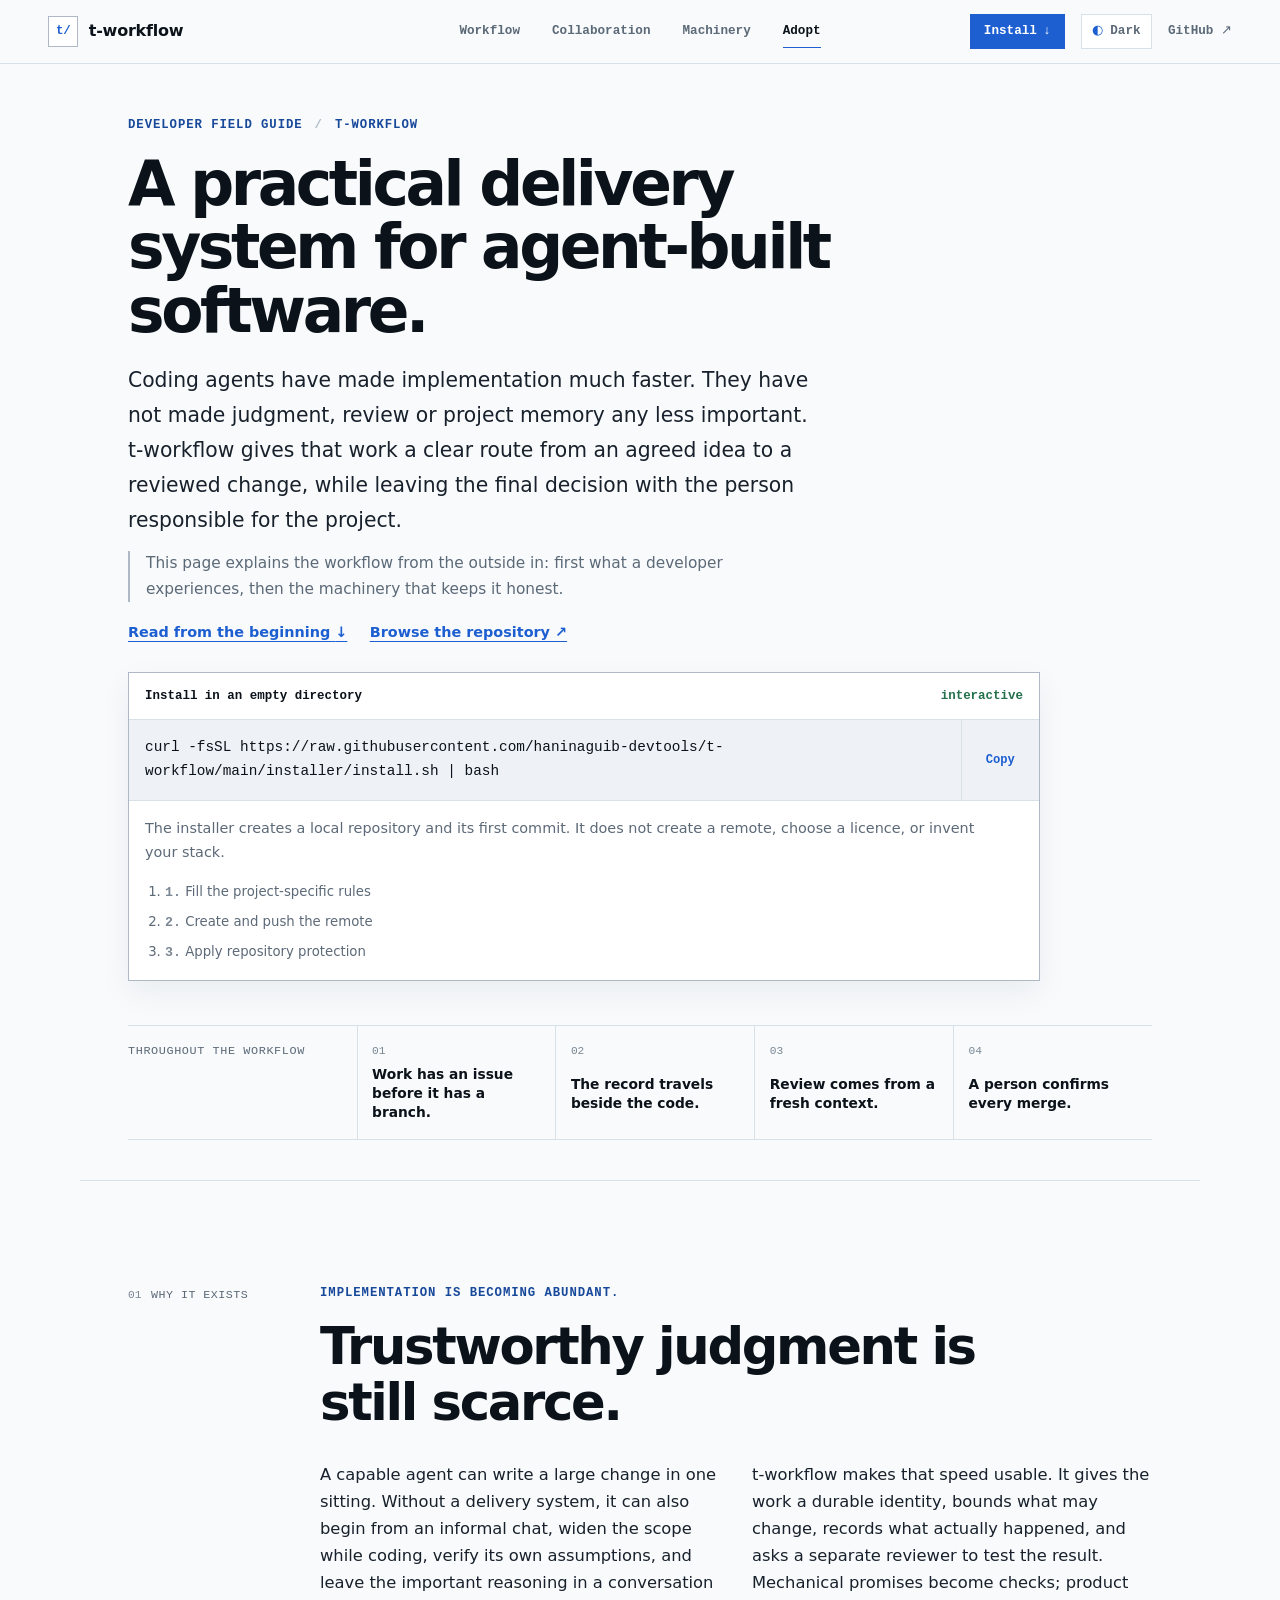
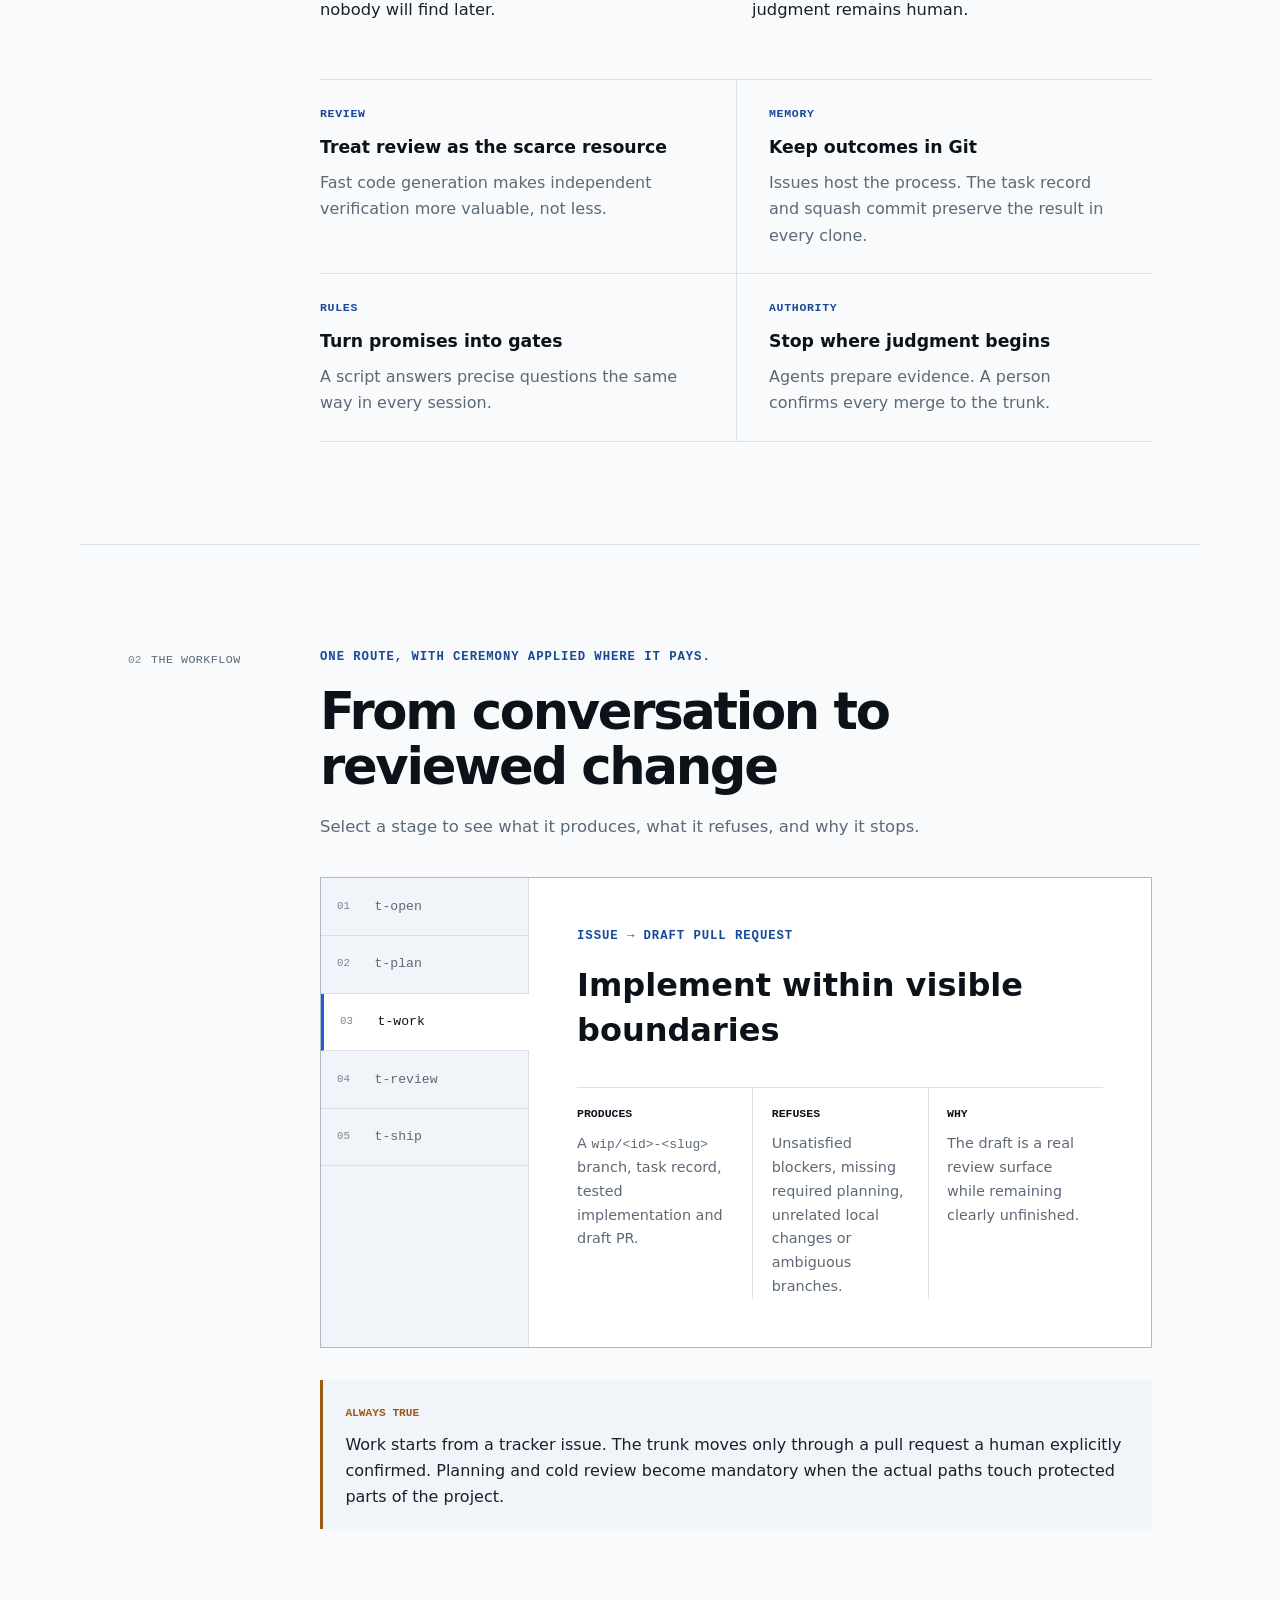
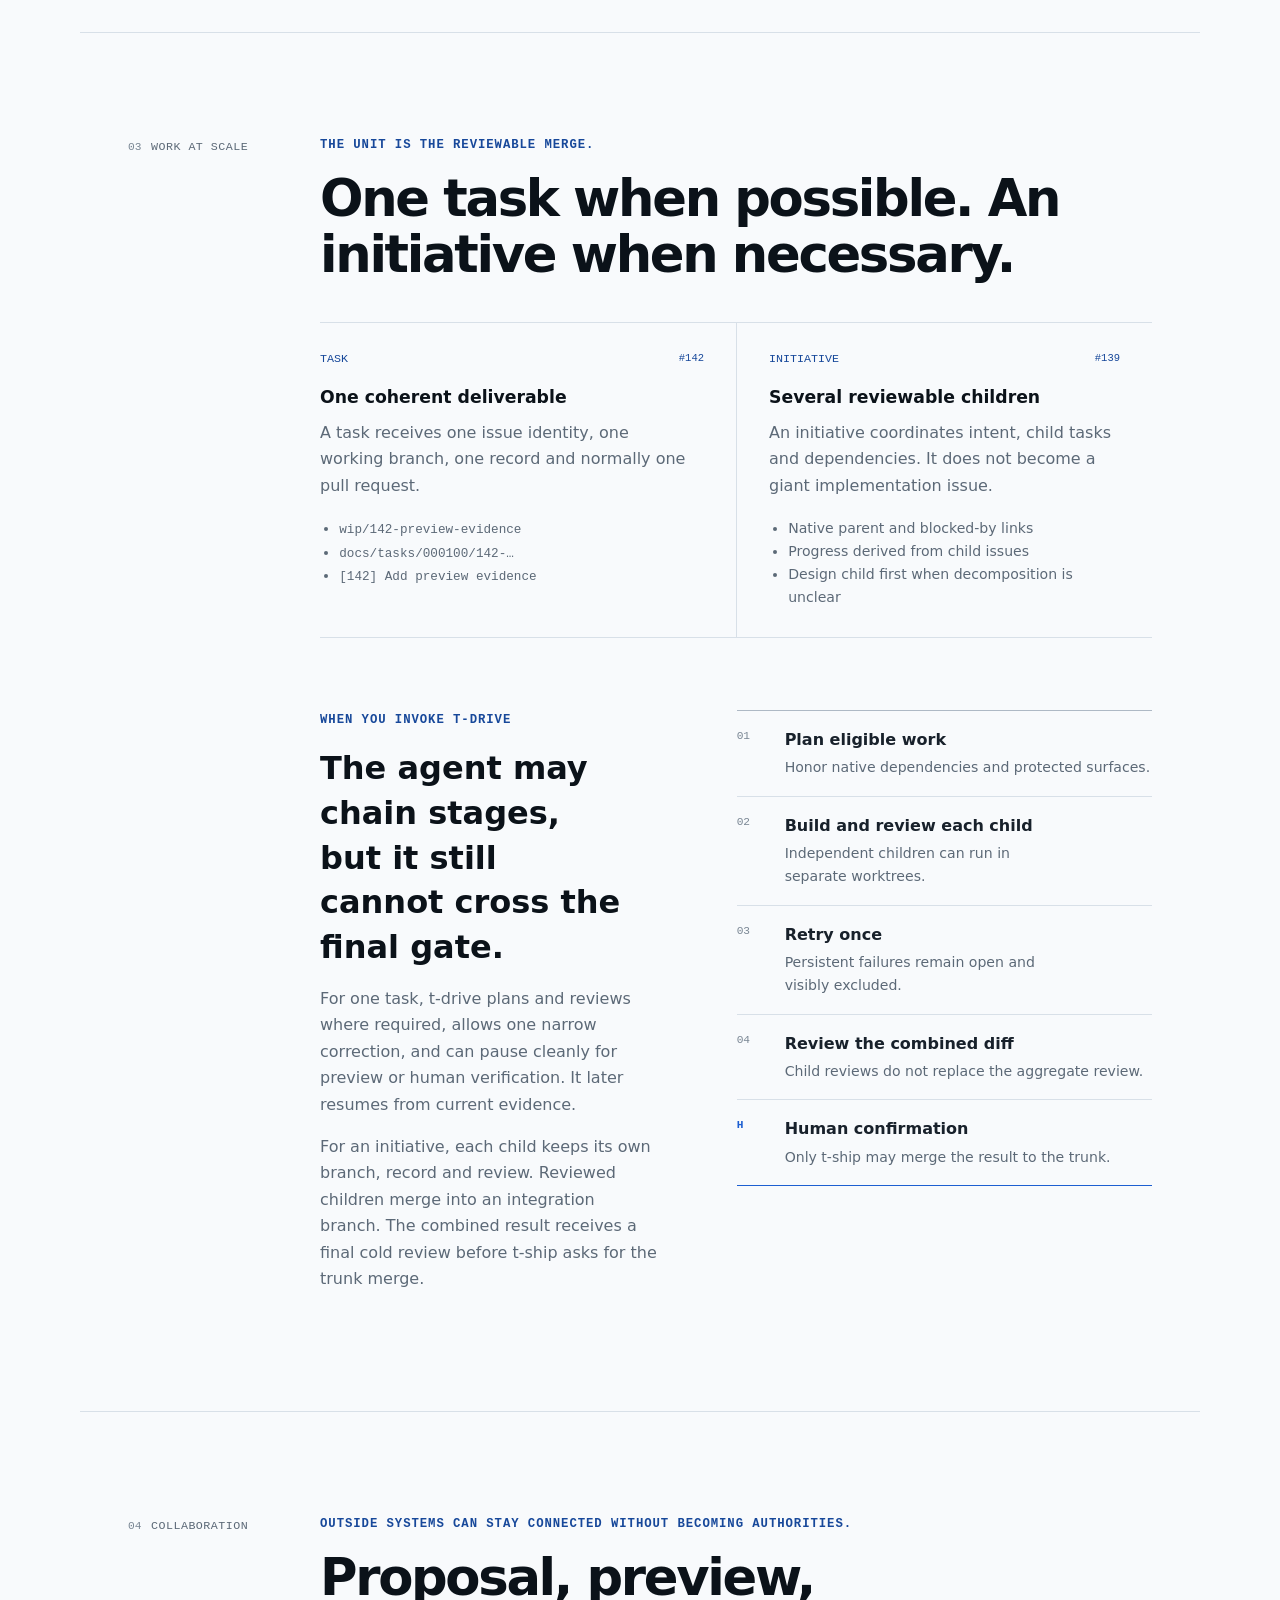
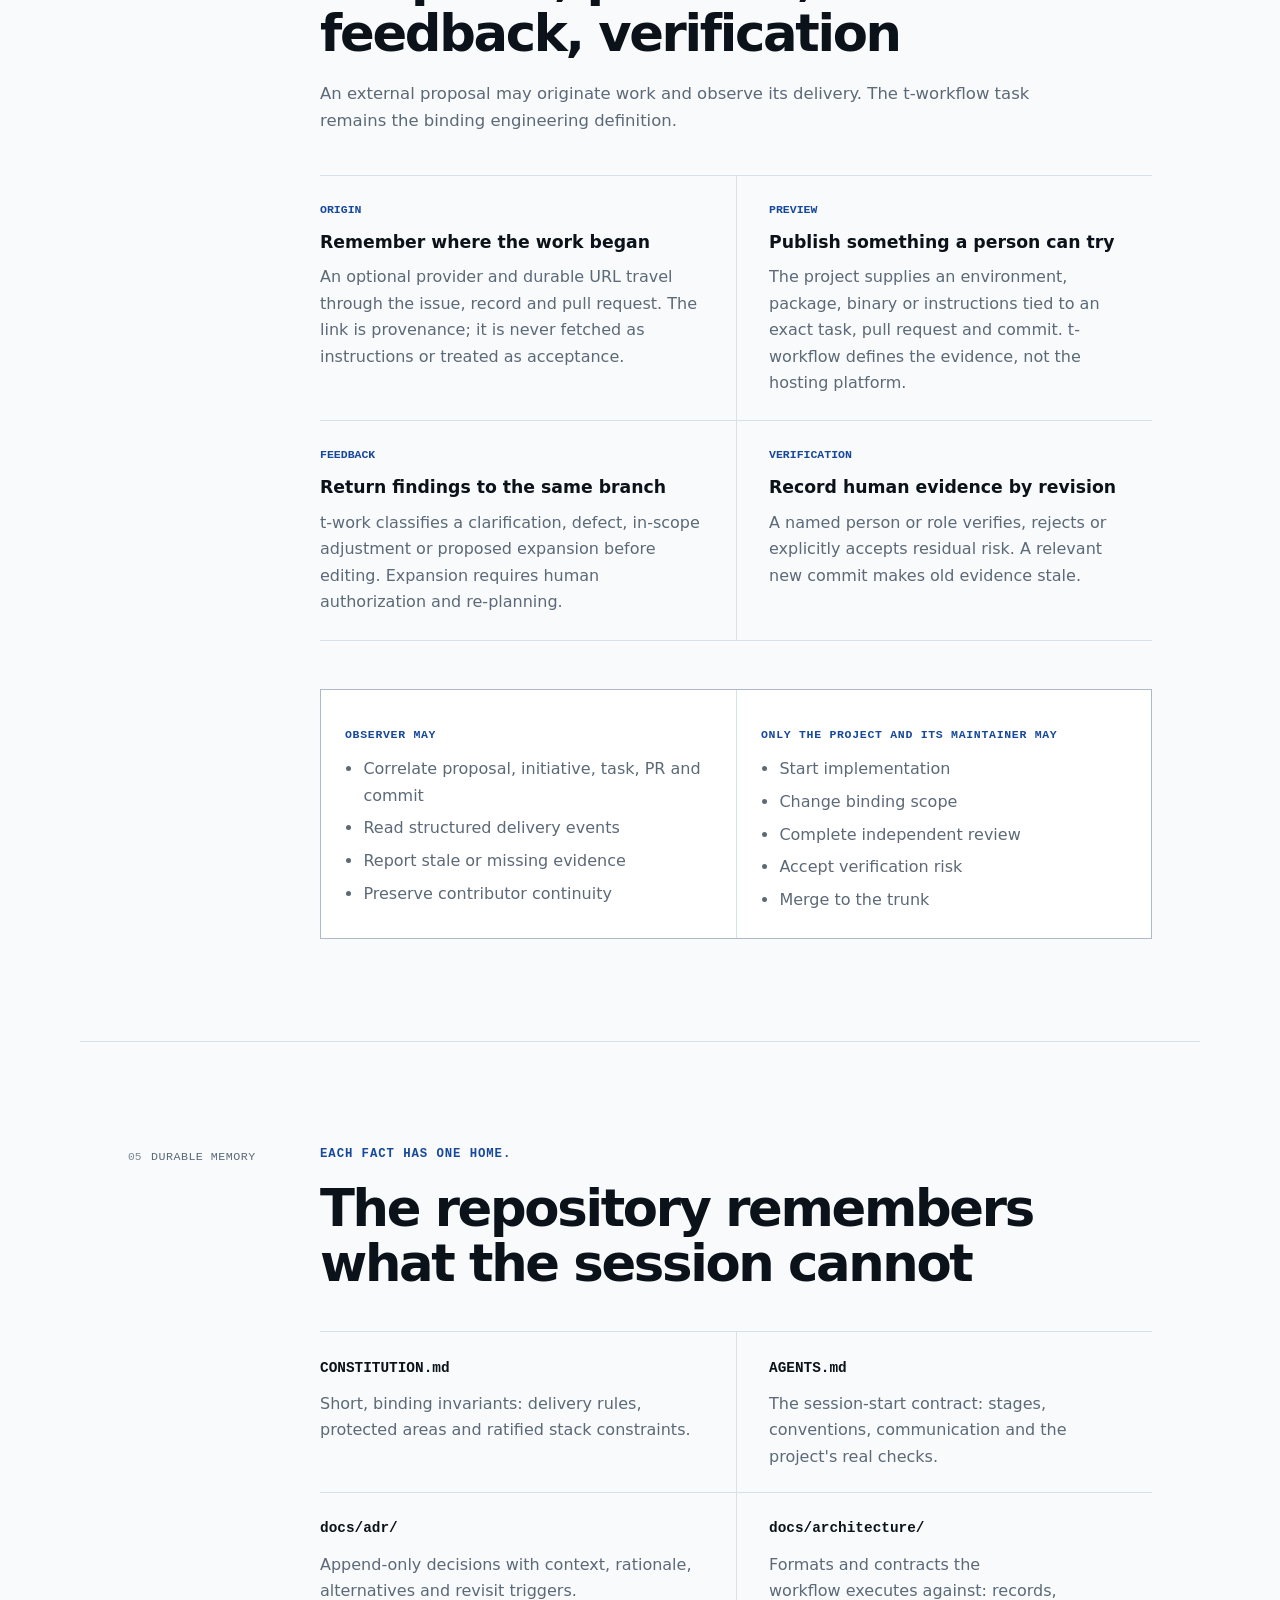
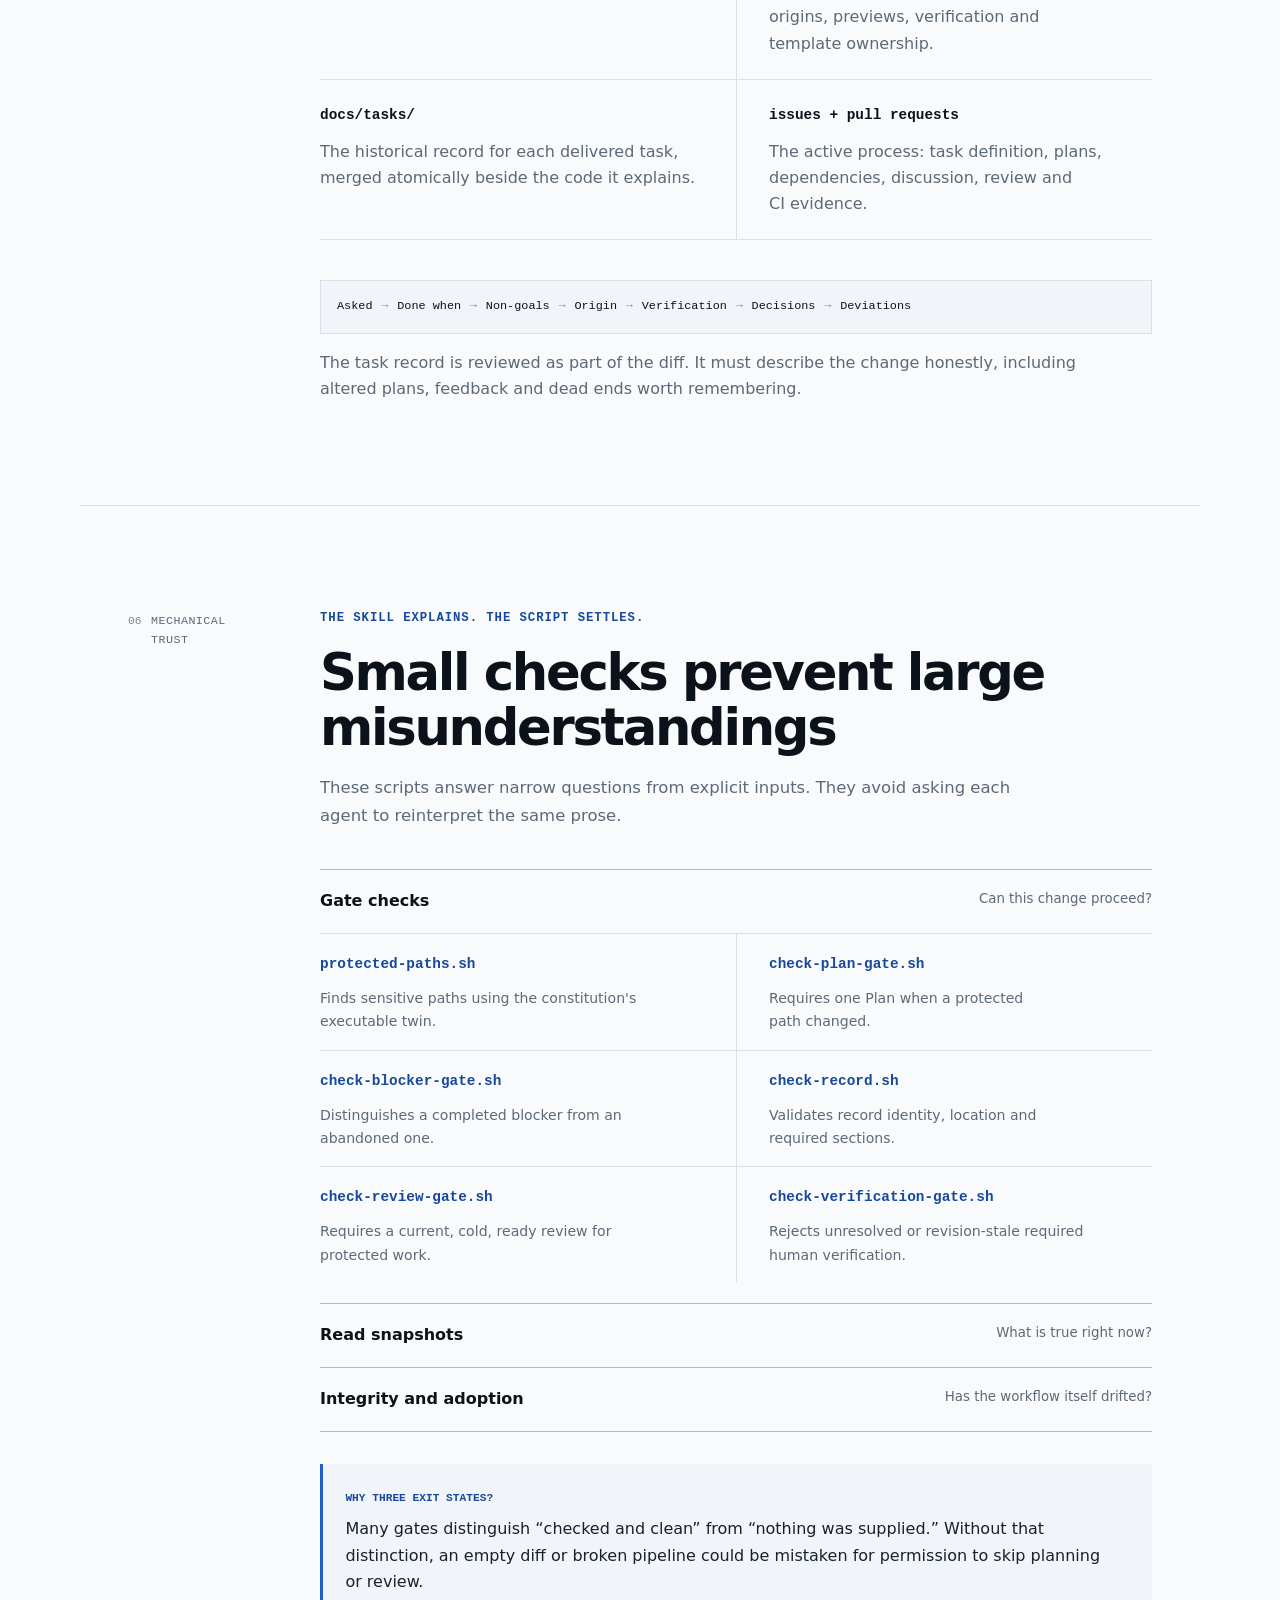
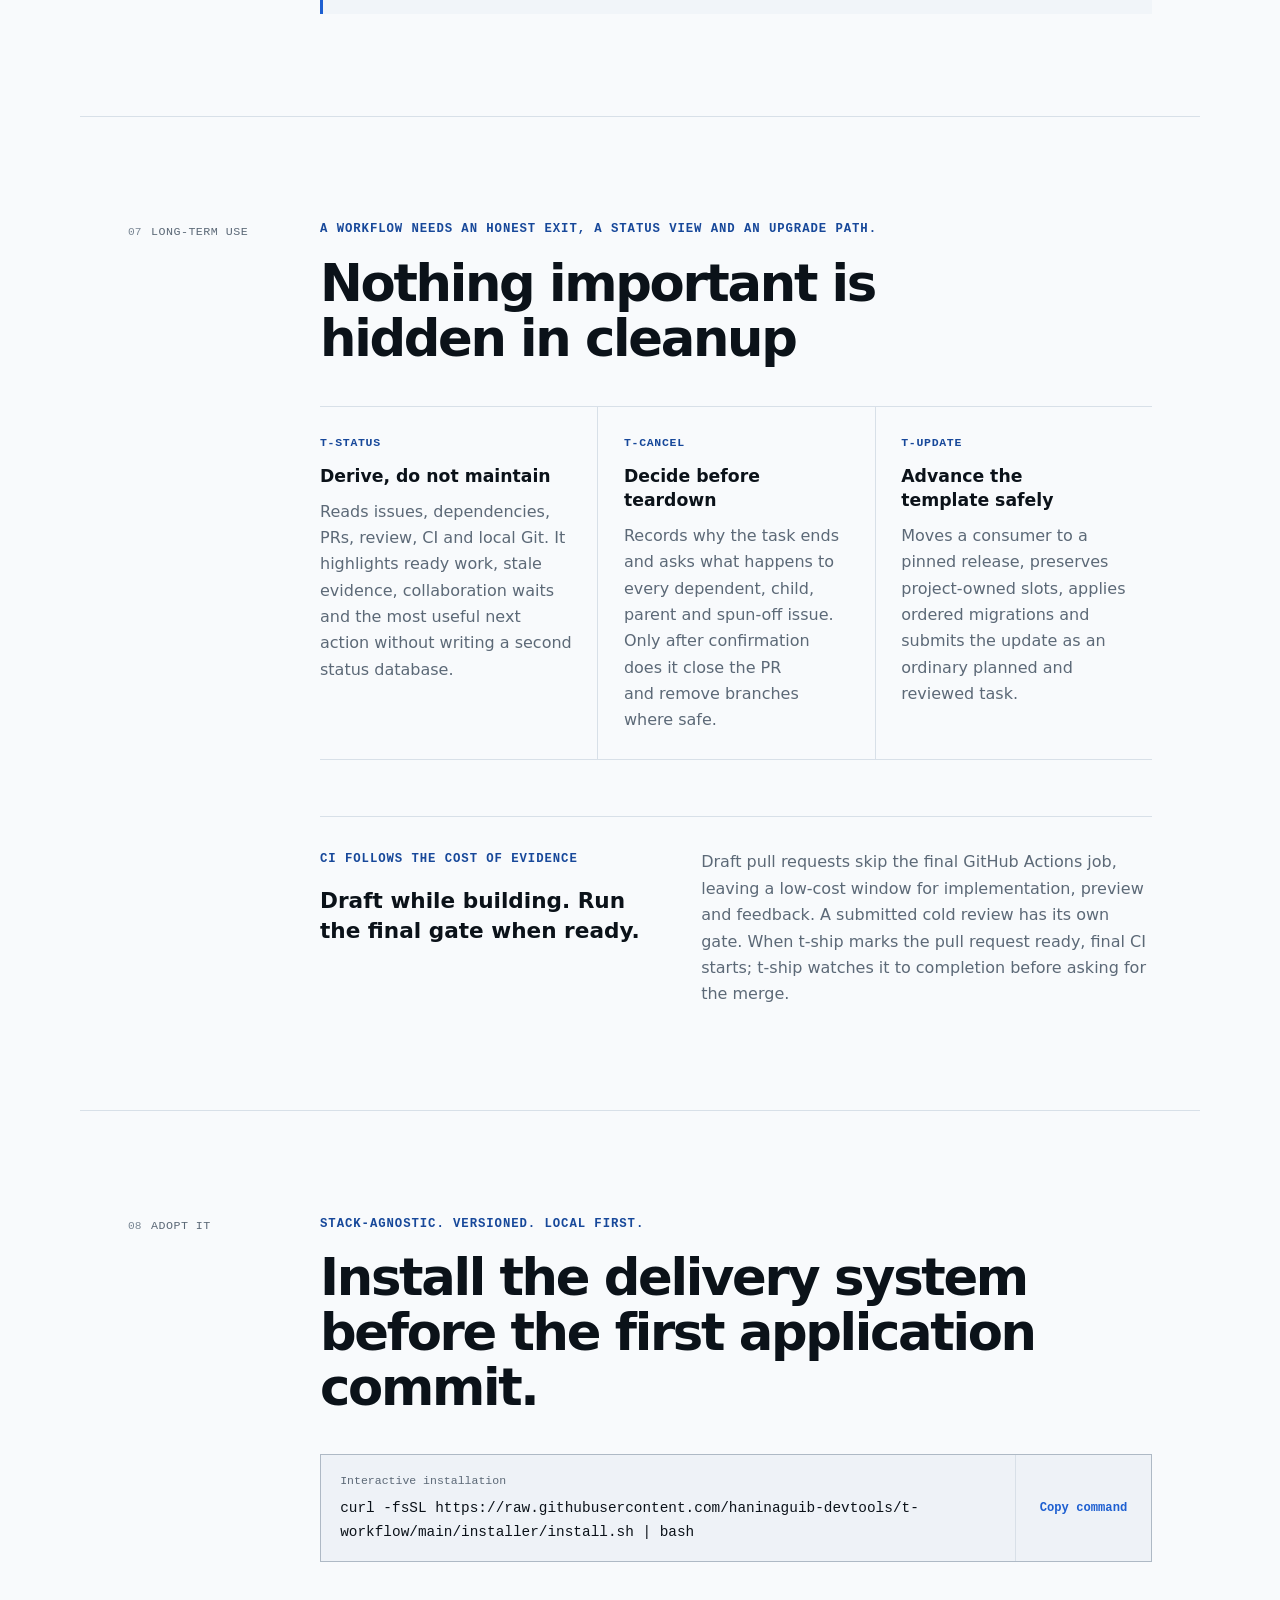
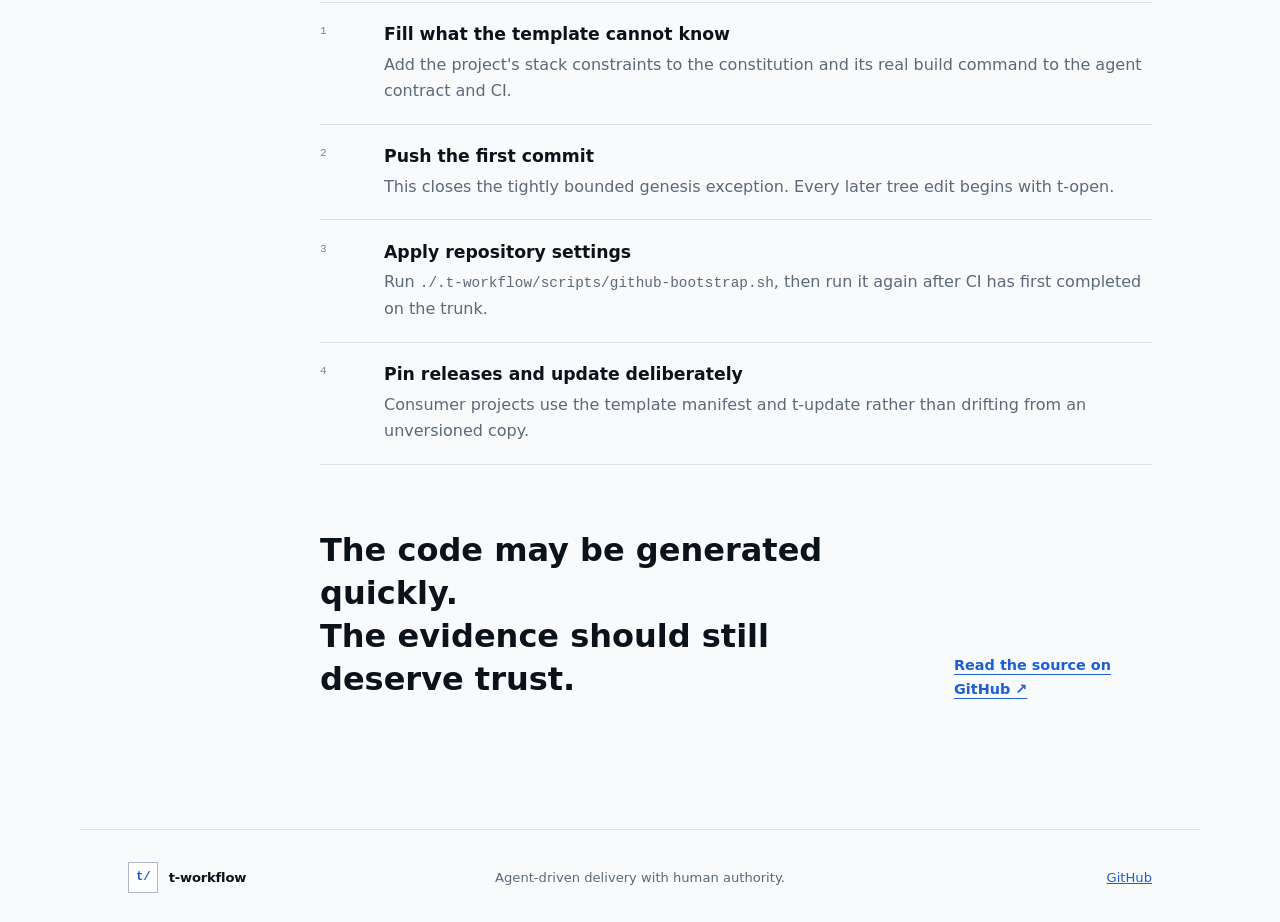
==== commit 590ae849: "Refine hero layout and install access" ====
--- a/index.html
+++ b/index.html
@@ -37,6 +37,7 @@
       <a href="#adopt">Adopt</a>
     </nav>
     <div class="header-tools">
+      <a class="header-install" href="#install">Install <span aria-hidden="true">↓</span></a>
       <button class="theme-toggle" id="theme-toggle" type="button" aria-label="Switch to dark theme">
         <span class="theme-toggle-icon" aria-hidden="true">◐</span>
         <span class="theme-toggle-label">Dark</span>
--- a/styles.css
+++ b/styles.css
@@ -169,6 +169,29 @@
 
 .site-nav a.is-active { border-color: var(--accent); }
 
+.header-install {
+  display: inline-flex;
+  align-items: center;
+  gap: .4rem;
+  min-height: 2.15rem;
+  padding: .25rem .8rem;
+  border: 1px solid var(--accent);
+  background: var(--accent);
+  color: var(--surface);
+  font-family: "SFMono-Regular", Consolas, monospace;
+  font-size: .79rem;
+  font-weight: 750;
+  text-decoration: none;
+}
+
+:root[data-theme="dark"] .header-install { color: var(--page); }
+
+.header-install:hover {
+  border-color: var(--accent-ink);
+  background: var(--accent-ink);
+  color: var(--surface);
+}
+
 .header-tools {
   justify-self: end;
   display: flex;
@@ -197,11 +220,16 @@
 .hero {
   max-width: var(--max);
   margin: 0 auto;
-  padding: clamp(4rem, 8vw, 7rem) var(--pad) 2.5rem;
-  display: grid;
-  grid-template-columns: minmax(0, 1.15fr) minmax(20rem, .85fr);
-  gap: 3.5rem clamp(2.5rem, 7vw, 6rem);
+  padding: clamp(2rem, 4vw, 3.5rem) var(--pad) 2.5rem;
+  display: grid;
+  grid-template-columns: minmax(0, 1fr);
+  gap: 1.75rem;
   align-items: start;
+}
+
+.hero-copy,
+.install-terminal {
+  width: min(100%, 57rem);
 }
 
 .eyebrow,
@@ -237,7 +265,7 @@
   max-width: 18ch;
   margin: 0;
   color: var(--text-strong);
-  font-size: clamp(2.65rem, 5.3vw, 5rem);
+  font-size: clamp(2.5rem, 4.8vw, 4.5rem);
   line-height: 1.04;
   letter-spacing: -.055em;
   font-weight: 735;
@@ -247,7 +275,7 @@
 
 .hero-lede {
   max-width: 43rem;
-  margin: 1.7rem 0 0;
+  margin: 1.25rem 0 0;
   color: var(--text);
   font-size: clamp(1.08rem, 1.7vw, 1.27rem);
   line-height: 1.72;
@@ -255,7 +283,7 @@
 
 .hero-note {
   max-width: 42rem;
-  margin: 1.15rem 0 0;
+  margin: .85rem 0 0;
   padding-left: 1rem;
   border-left: 2px solid var(--line-strong);
   color: var(--muted);
@@ -265,7 +293,7 @@
 .hero-links {
   display: flex;
   gap: 1.4rem;
-  margin-top: 1.6rem;
+  margin-top: 1.15rem;
   flex-wrap: wrap;
 }
 
@@ -277,7 +305,8 @@
 }
 
 .install-terminal {
-  margin-top: .15rem;
+  margin-top: 0;
+  scroll-margin-top: 5rem;
   border: 1px solid var(--line-strong);
   background: var(--surface);
   box-shadow: var(--shadow);
@@ -931,8 +960,6 @@
 @media (max-width: 920px) {
   .site-header { grid-template-columns: 1fr auto; }
   .site-nav { display: none; }
-  .hero { grid-template-columns: 1fr; }
-  .install-terminal { max-width: 42rem; }
   .hero-signals { grid-template-columns: repeat(2, minmax(0, 1fr)); }
   .hero-signals > p { grid-column: 1 / -1; border-bottom: 1px solid var(--line); }
   .hero-signals > div:nth-of-type(odd) { border-left: 0; }
@@ -945,8 +972,8 @@
 @media (max-width: 680px) {
   .site-header { min-height: 3.75rem; }
   .header-github { display: none; }
-  .hero { padding-top: 3.5rem; gap: 2.5rem; }
-  h1 { font-size: clamp(2.45rem, 12vw, 3.4rem); }
+  .hero { padding-top: 2rem; gap: 1.75rem; }
+  h1 { font-size: clamp(2.35rem, 11vw, 3.2rem); }
   .hero-signals,
   .prose-columns,
   .principle-grid,
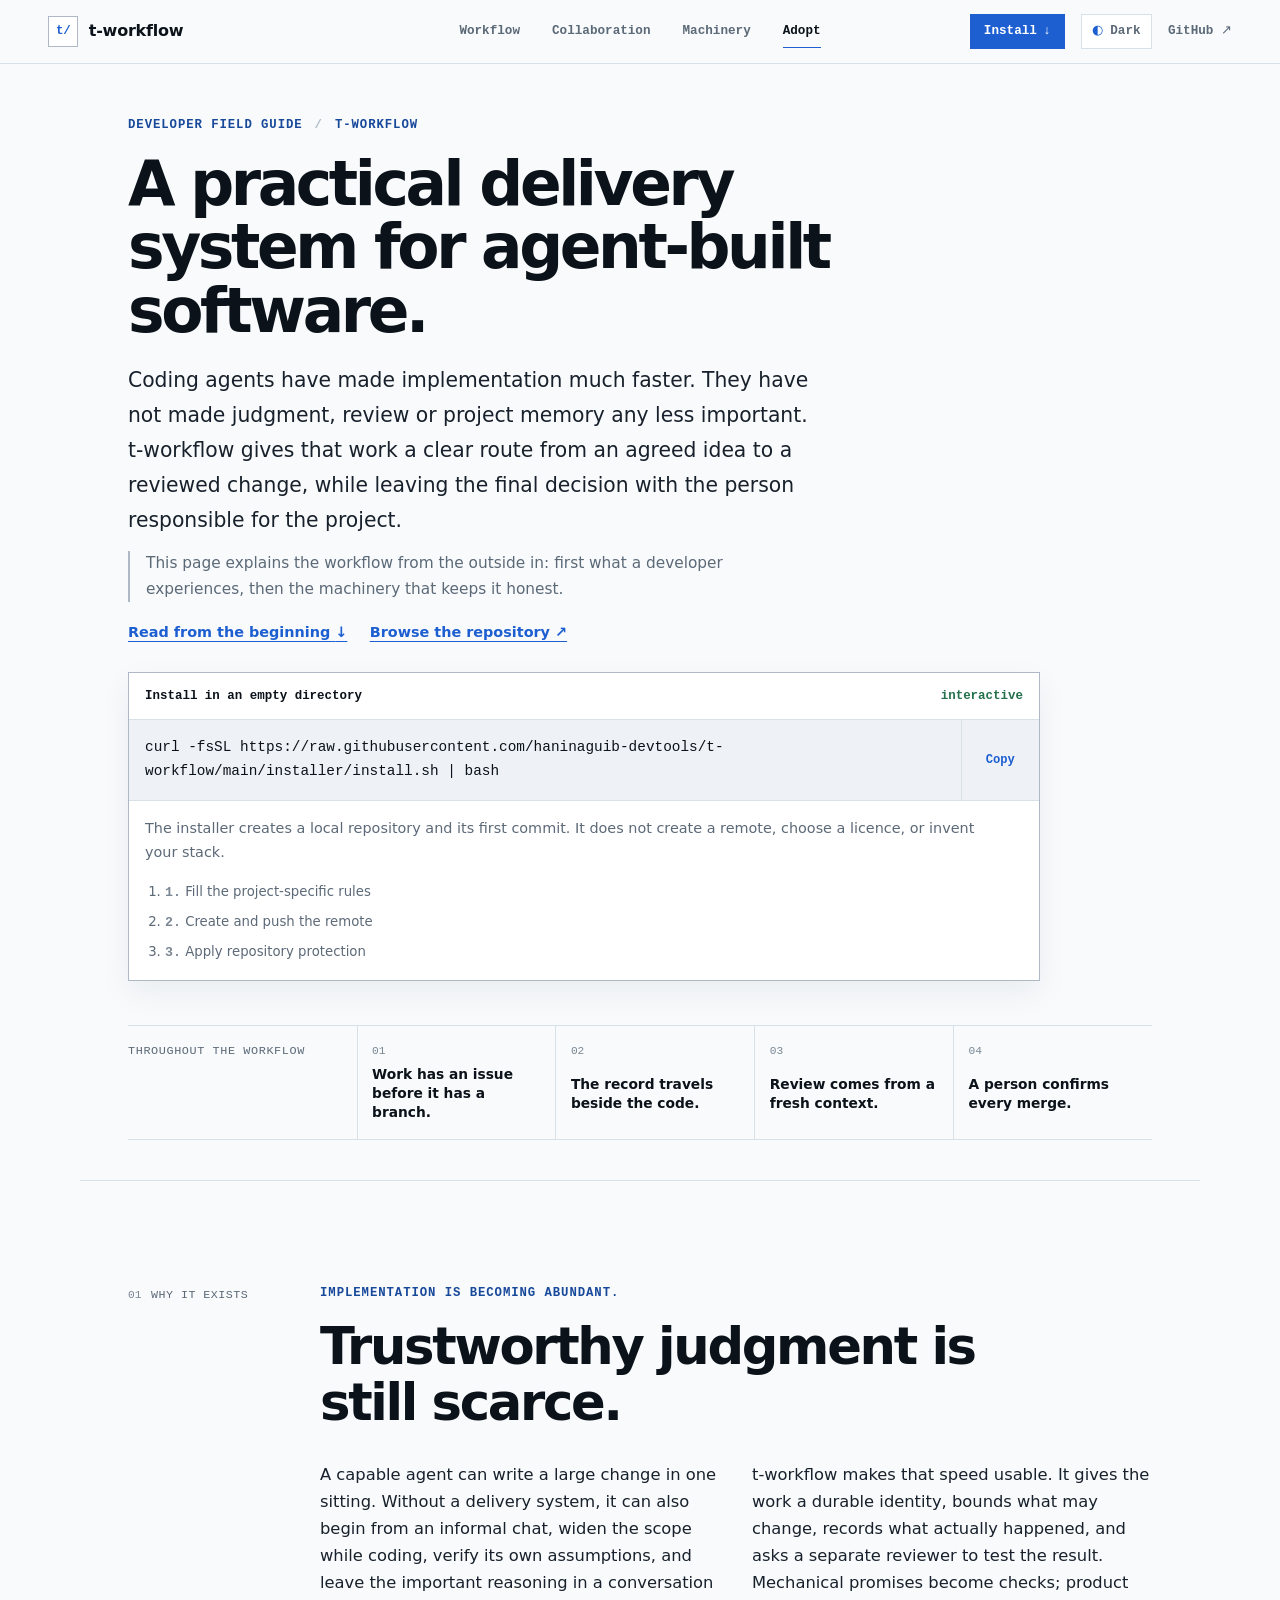
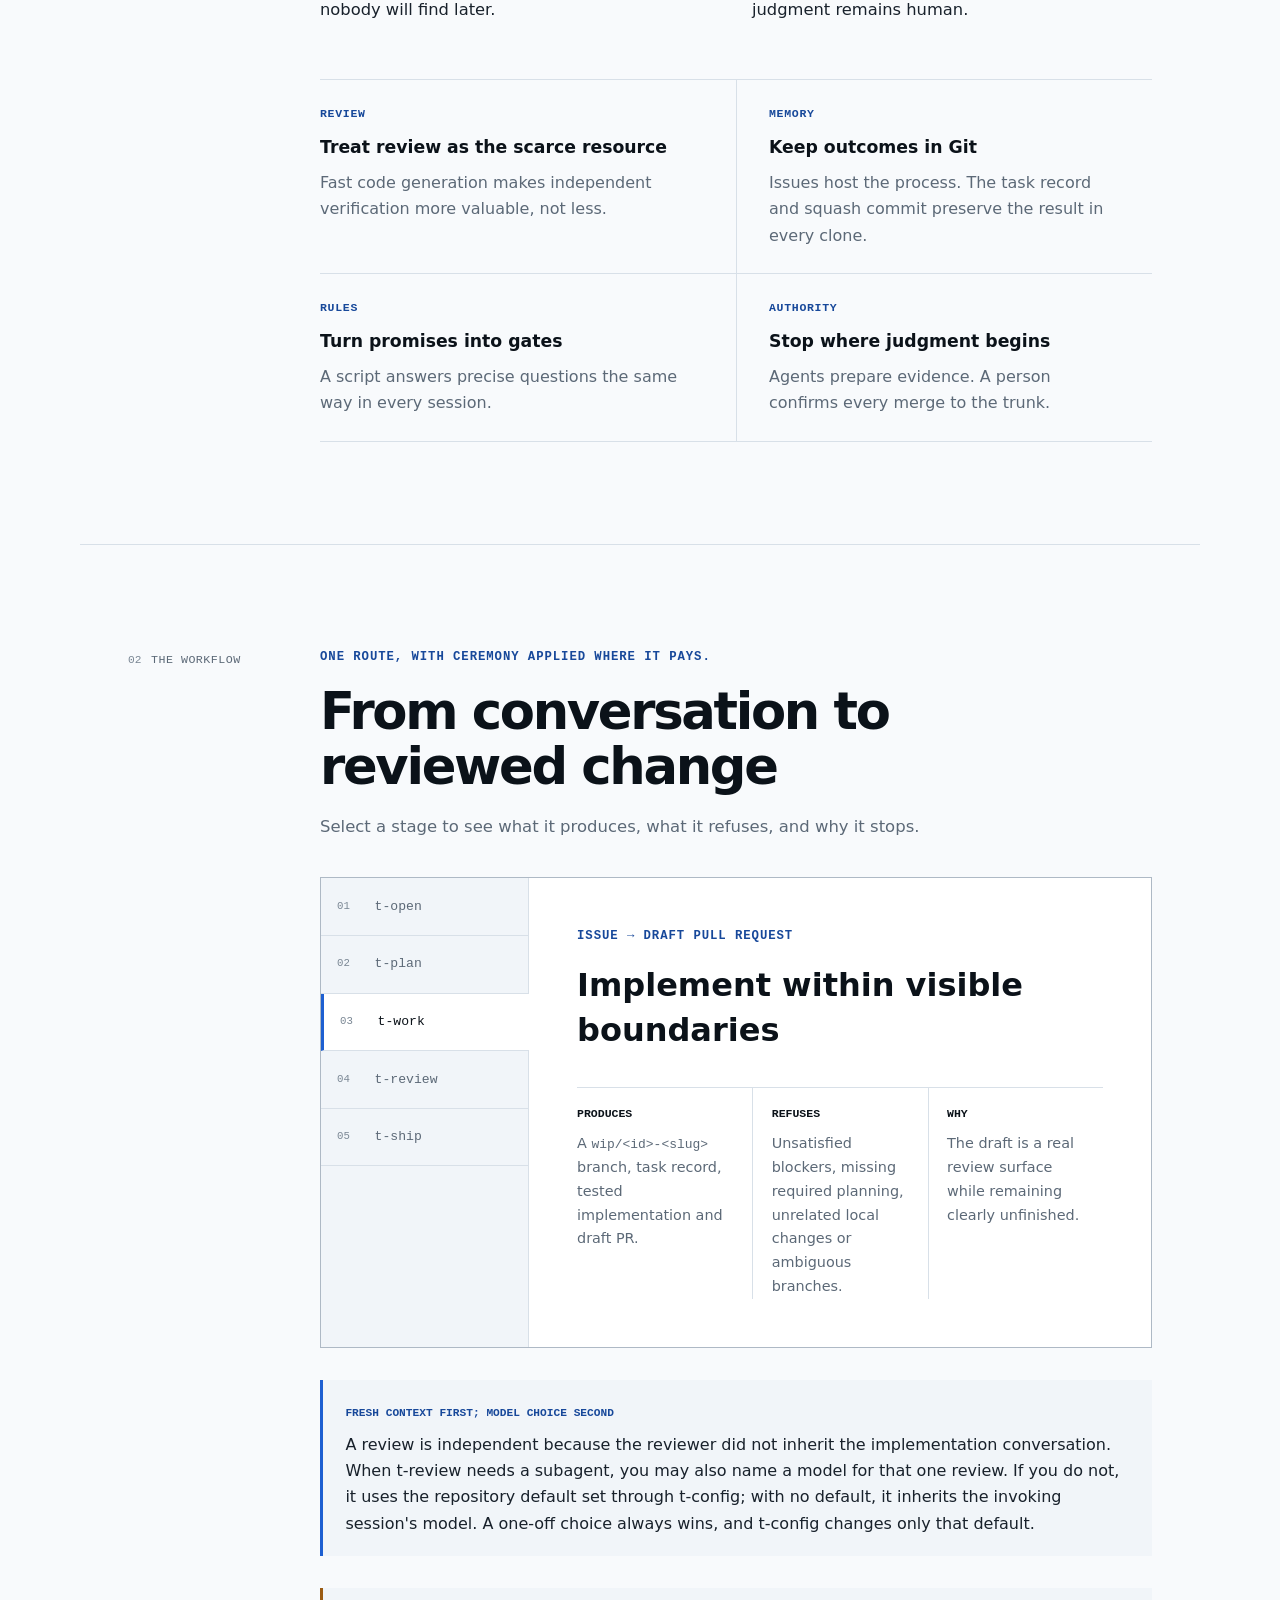
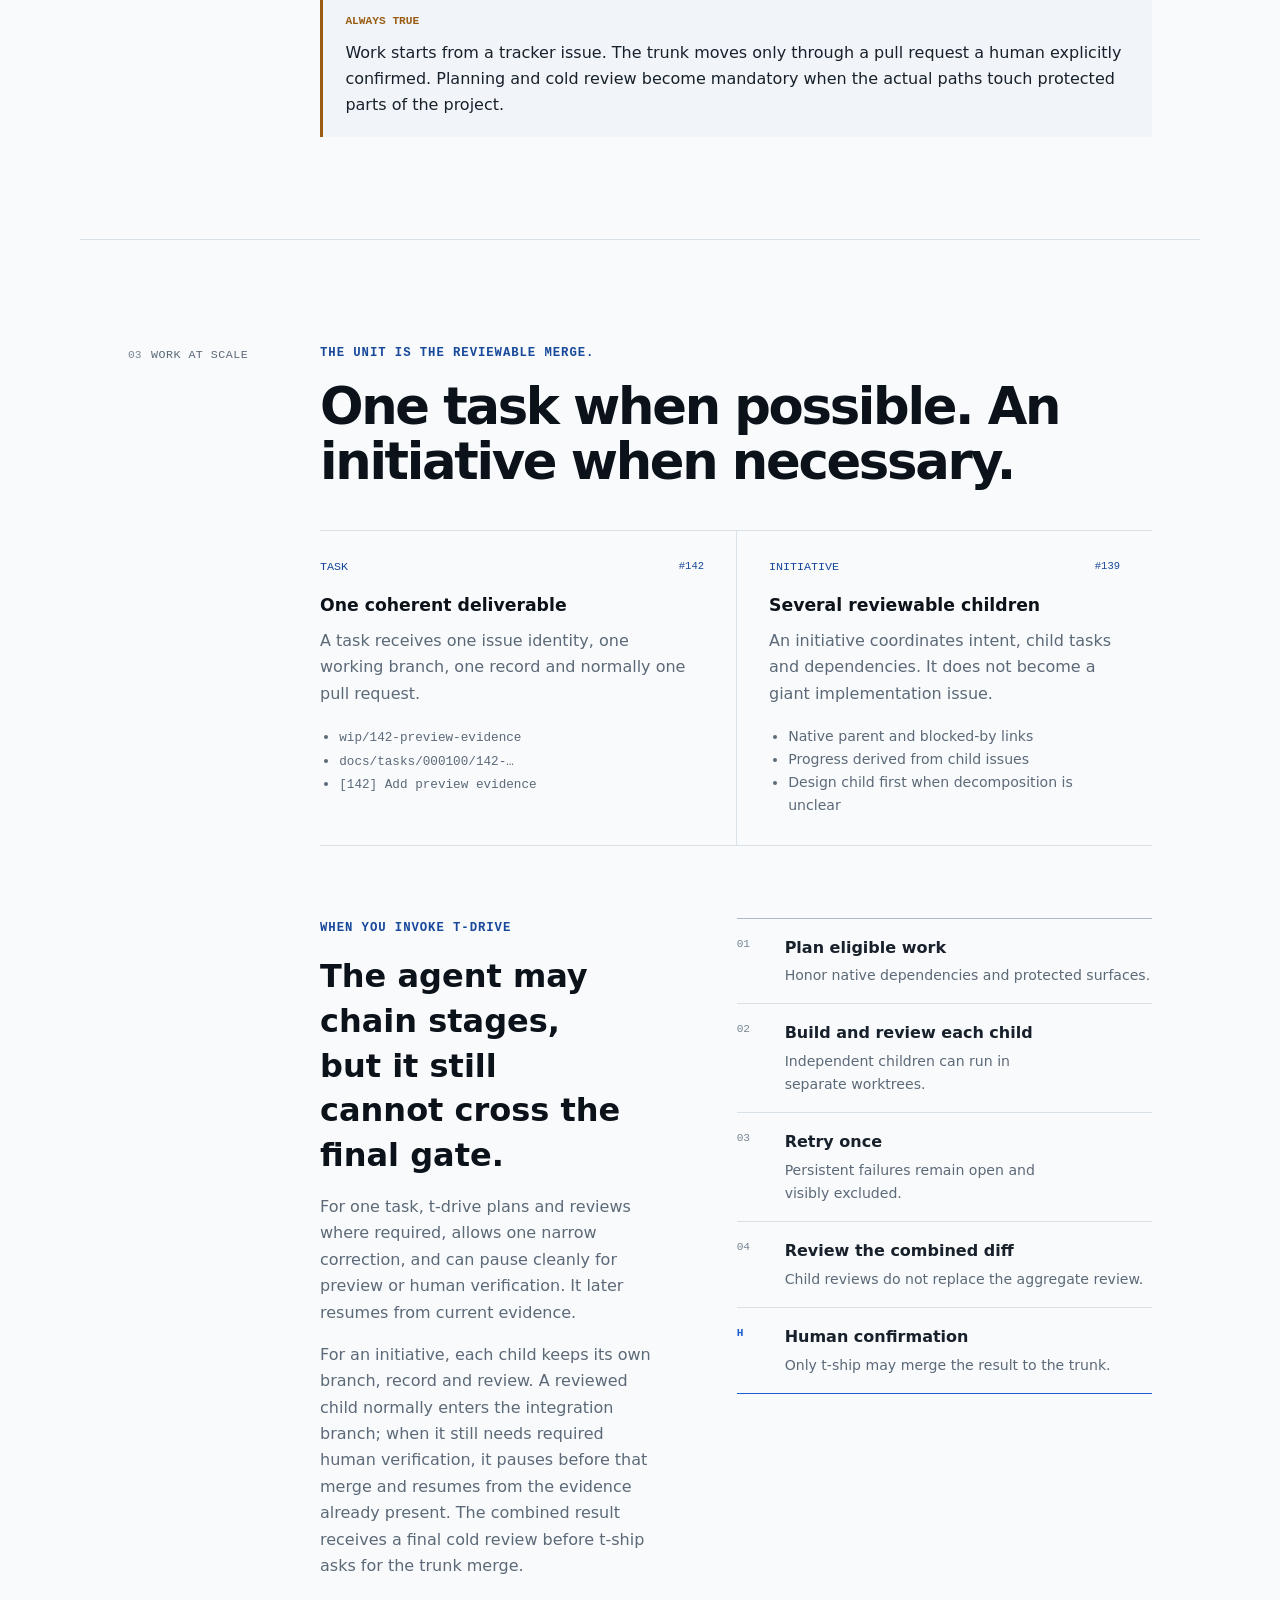
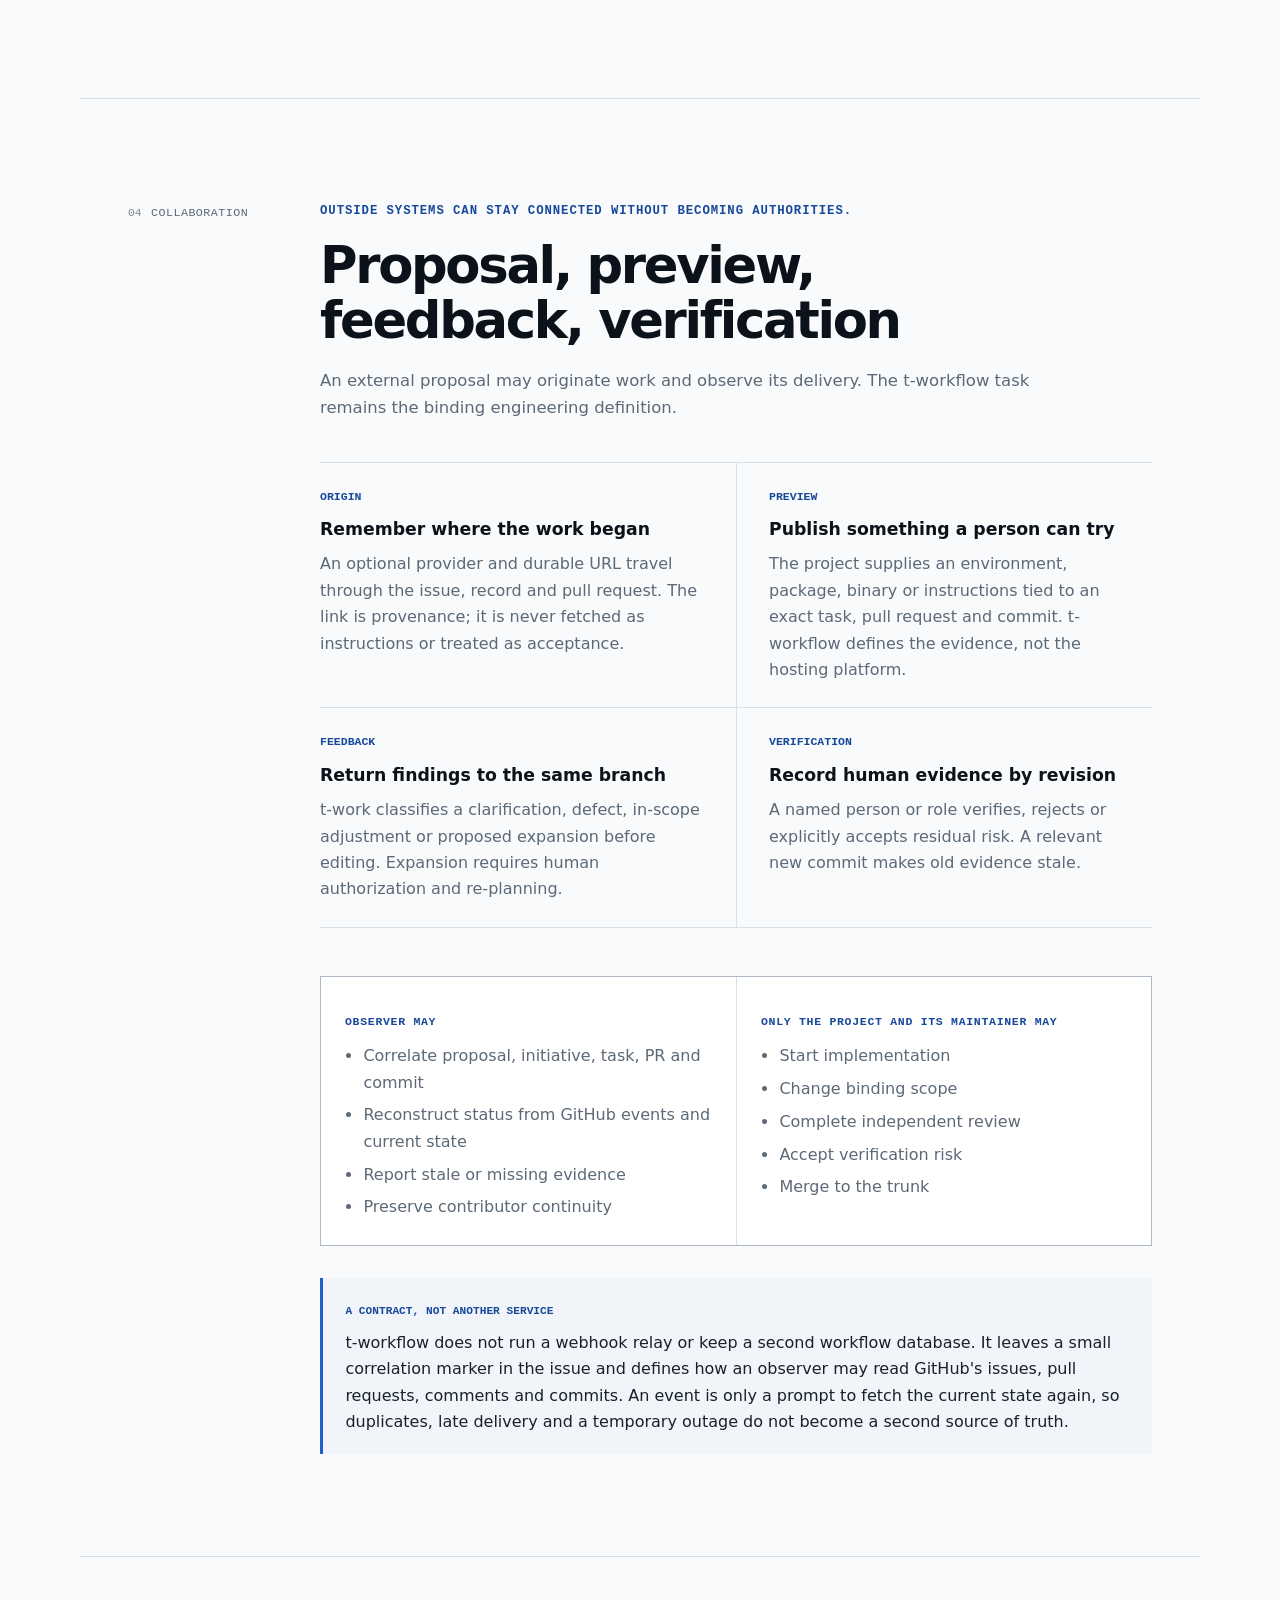
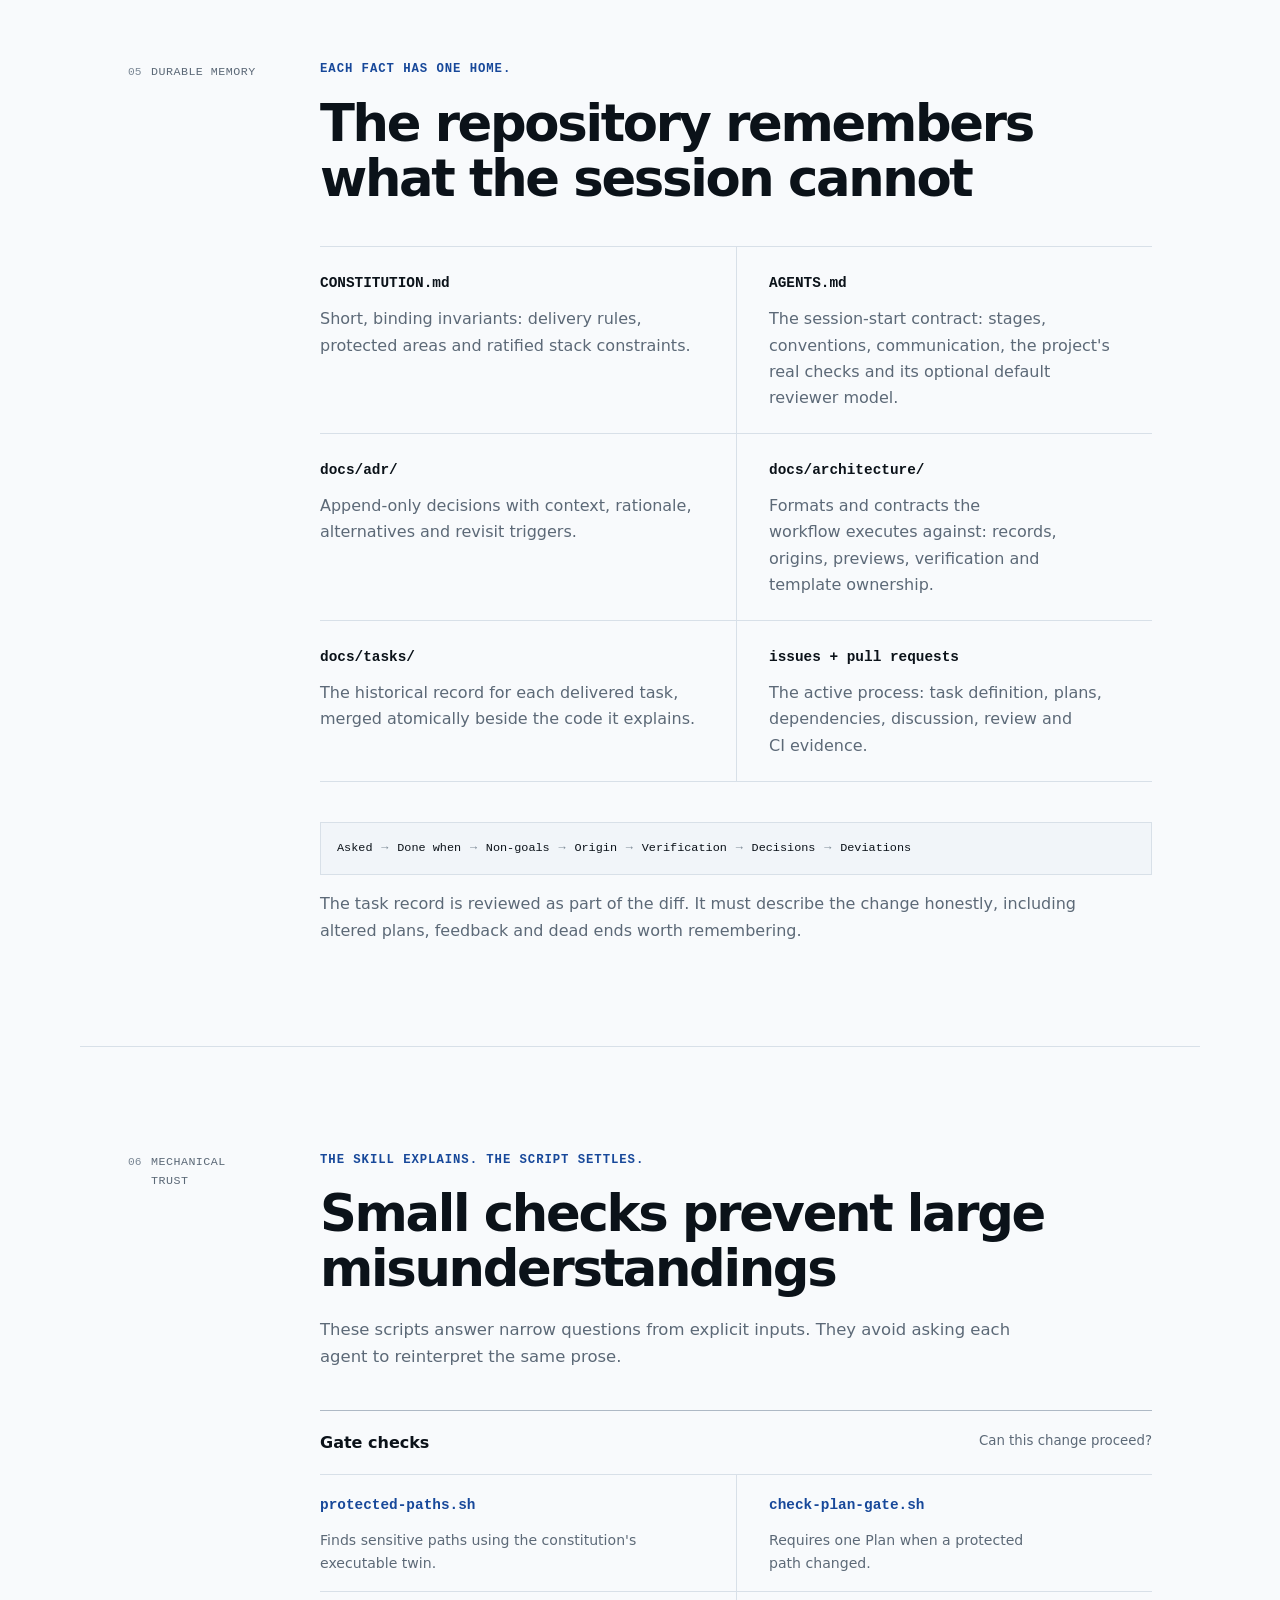
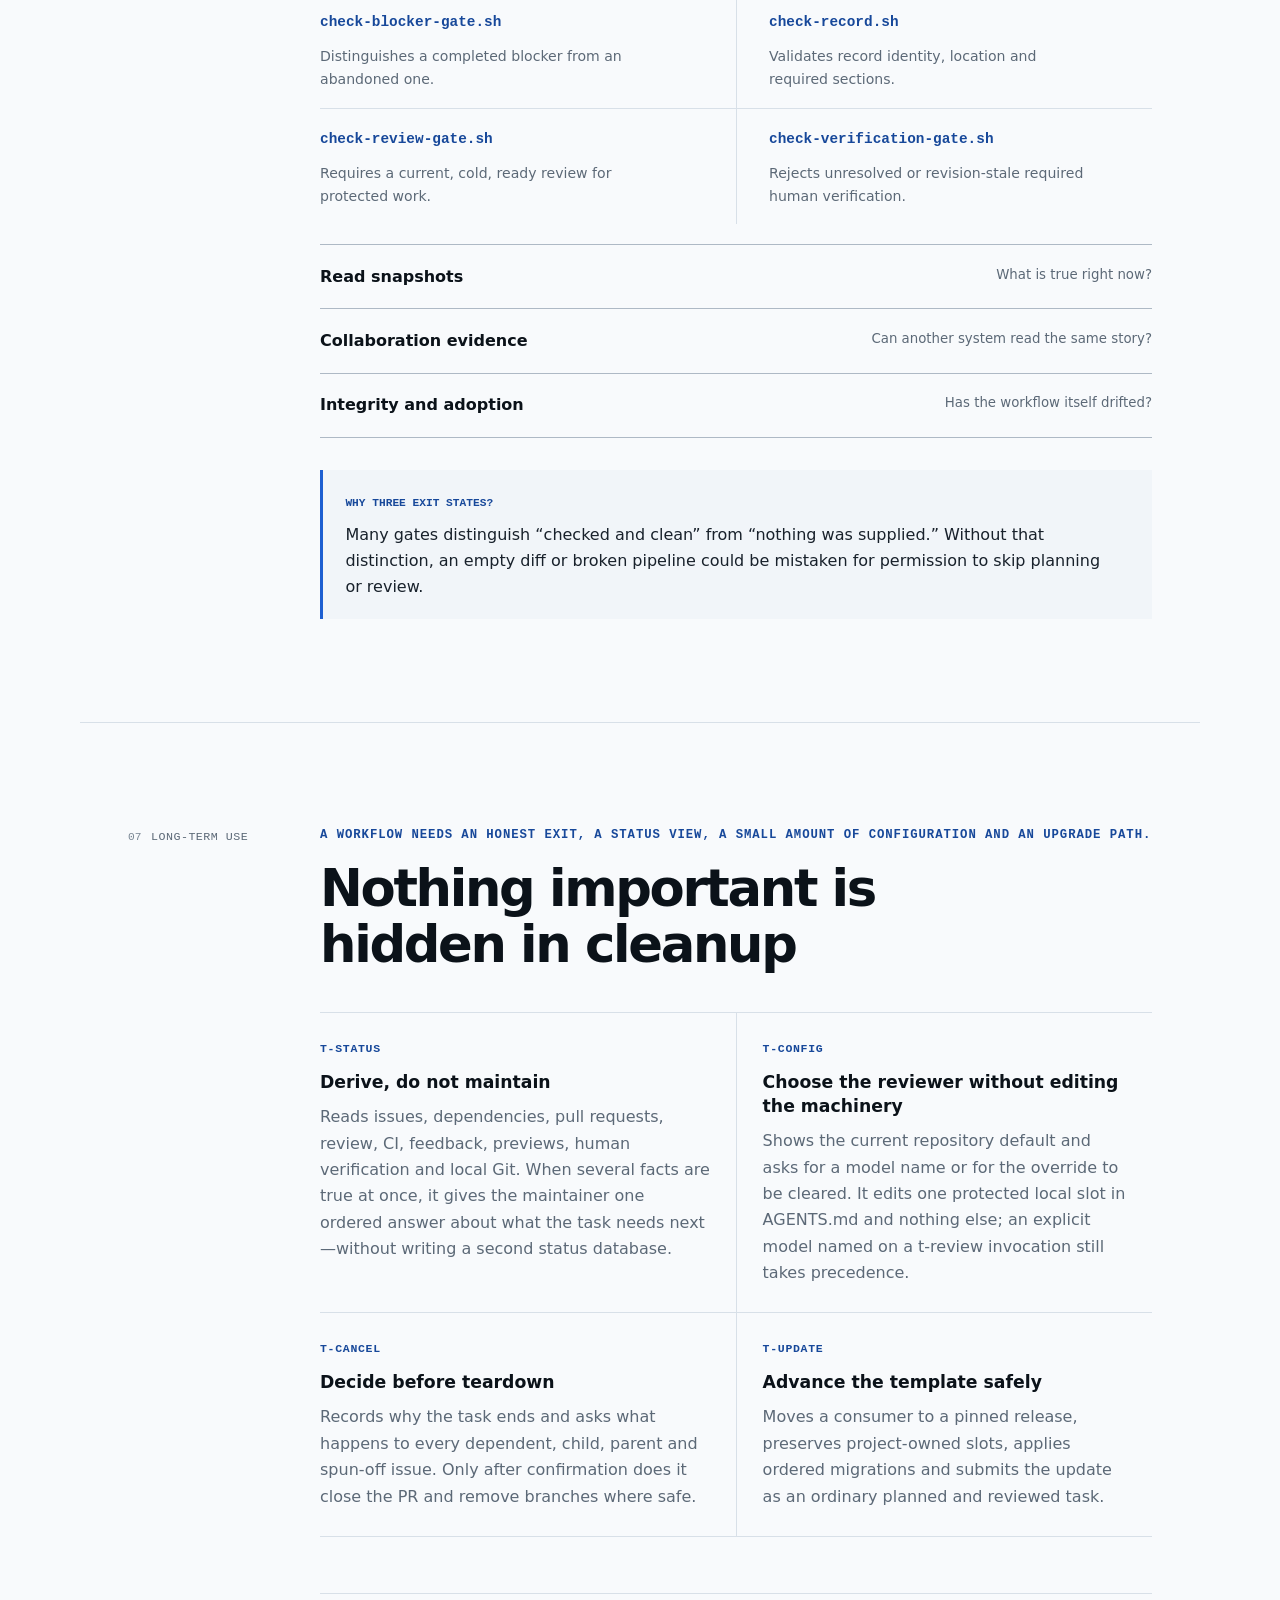
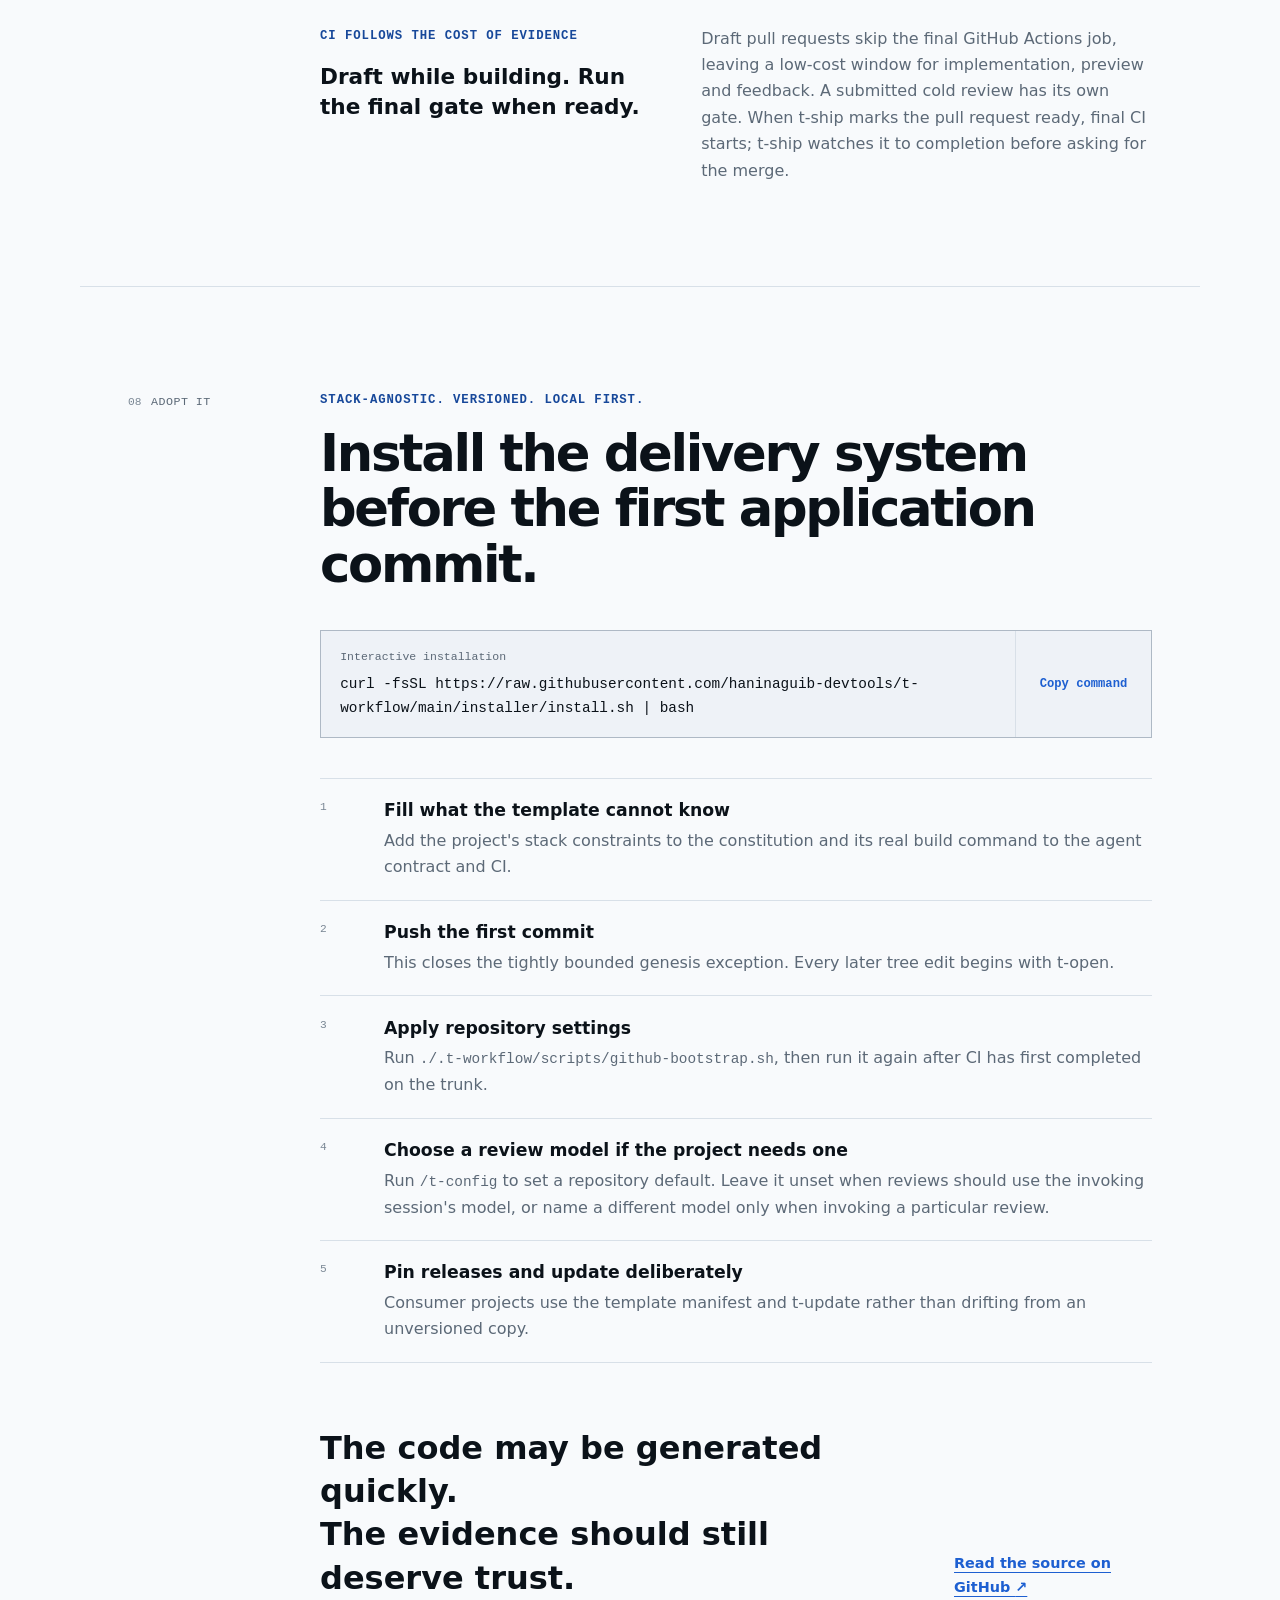
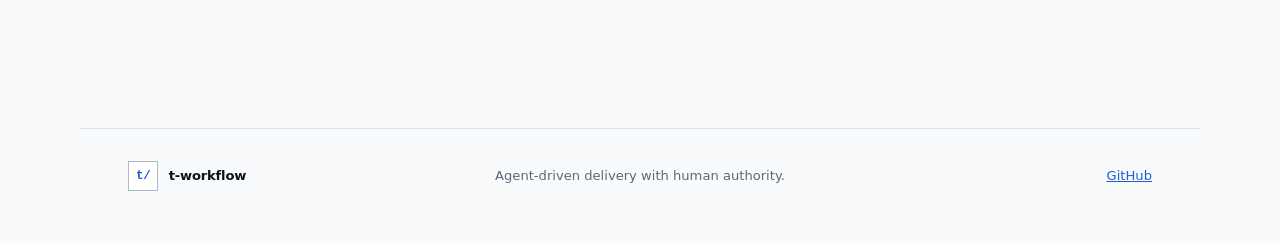
==== commit e404f816: "Update site for collaboration and reviewer configuration" ====
--- a/index.html
+++ b/index.html
@@ -164,8 +164,8 @@
               <div><p class="stage-overline">Draft diff → independent verdict</p><h3>Test the claims from cold context</h3></div>
               <dl>
                 <div><dt>Produces</dt><dd>Findings, check provenance, pending human judgments and an explicit readiness verdict.</dd></div>
+                <div><dt>Isolation</dt><dd>A fresh session or a read-only subagent. When a subagent is needed, its model can be chosen separately from the implementer's.</dd></div>
                 <div><dt>Cannot do</dt><dd>Fix code, widen scope, create follow-up issues, mark ready or merge.</dd></div>
-                <div><dt>Why</dt><dd>A reviewer who did not build the change is more likely to challenge its assumptions.</dd></div>
               </dl>
             </article>
             <article class="stage-panel" id="stage-ship" role="tabpanel" aria-labelledby="tab-ship" hidden>
@@ -178,6 +178,11 @@
             </article>
           </div>
         </div>
+
+        <aside class="callout callout-blue">
+          <span>Fresh context first; model choice second</span>
+          <p>A review is independent because the reviewer did not inherit the implementation conversation. When t-review needs a subagent, you may also name a model for that one review. If you do not, it uses the repository default set through t-config; with no default, it inherits the invoking session's model. A one-off choice always wins, and t-config changes only that default.</p>
+        </aside>
 
         <aside class="callout">
           <span>Always true</span>
@@ -219,7 +224,7 @@
             <p class="section-kicker">When you invoke t-drive</p>
             <h3>The agent may chain stages, but it still cannot cross the final gate.</h3>
             <p>For one task, t-drive plans and reviews where required, allows one narrow correction, and can pause cleanly for preview or human verification. It later resumes from current evidence.</p>
-            <p>For an initiative, each child keeps its own branch, record and review. Reviewed children merge into an integration branch. The combined result receives a final cold review before t-ship asks for the trunk merge.</p>
+            <p>For an initiative, each child keeps its own branch, record and review. A reviewed child normally enters the integration branch; when it still needs required human verification, it pauses before that merge and resumes from the evidence already present. The combined result receives a final cold review before t-ship asks for the trunk merge.</p>
           </div>
           <ol class="drive-flow">
             <li><span>01</span><div><b>Plan eligible work</b><p>Honor native dependencies and protected surfaces.</p></div></li>
@@ -249,13 +254,18 @@
         <div class="authority-boundary">
           <div>
             <p class="boundary-label">Observer may</p>
-            <ul><li>Correlate proposal, initiative, task, PR and commit</li><li>Read structured delivery events</li><li>Report stale or missing evidence</li><li>Preserve contributor continuity</li></ul>
+            <ul><li>Correlate proposal, initiative, task, PR and commit</li><li>Reconstruct status from GitHub events and current state</li><li>Report stale or missing evidence</li><li>Preserve contributor continuity</li></ul>
           </div>
           <div>
             <p class="boundary-label">Only the project and its maintainer may</p>
             <ul><li>Start implementation</li><li>Change binding scope</li><li>Complete independent review</li><li>Accept verification risk</li><li>Merge to the trunk</li></ul>
           </div>
         </div>
+
+        <aside class="callout callout-blue">
+          <span>A contract, not another service</span>
+          <p>t-workflow does not run a webhook relay or keep a second workflow database. It leaves a small correlation marker in the issue and defines how an observer may read GitHub's issues, pull requests, comments and commits. An event is only a prompt to fetch the current state again, so duplicates, late delivery and a temporary outage do not become a second source of truth.</p>
+        </aside>
       </div>
     </section>
 
@@ -266,7 +276,7 @@
         <h2>The repository remembers what the session cannot</h2>
         <div class="anatomy">
           <article><code>CONSTITUTION.md</code><p>Short, binding invariants: delivery rules, protected areas and ratified stack constraints.</p></article>
-          <article><code>AGENTS.md</code><p>The session-start contract: stages, conventions, communication and the project's real checks.</p></article>
+          <article><code>AGENTS.md</code><p>The session-start contract: stages, conventions, communication, the project's real checks and its optional default reviewer model.</p></article>
           <article><code>docs/adr/</code><p>Append-only decisions with context, rationale, alternatives and revisit triggers.</p></article>
           <article><code>docs/architecture/</code><p>Formats and contracts the workflow executes against: records, origins, previews, verification and template ownership.</p></article>
           <article><code>docs/tasks/</code><p>The historical record for each delivered task, merged atomically beside the code it explains.</p></article>
@@ -307,6 +317,15 @@
             </div>
           </details>
           <details>
+            <summary><span>Collaboration evidence</span><small>Can another system read the same story?</small></summary>
+            <div class="machine-list">
+              <article><code>check-observer-marker.sh</code><p>Checks the small issue marker that correlates a task or initiative with its parent and optional external origin. It validates the shape; it grants no authority.</p></article>
+              <article><code>check-preview-evidence.sh</code><p>Checks that preview evidence names the exact task, pull request and commit it claims to represent. A ready preview is still not a human approval.</p></article>
+              <article><code>parse-task-record.sh</code><p>Reads feedback and verification entries from a task record into a normalized form other scripts can use without interpreting prose.</p></article>
+              <article><code>derive-task-state.sh</code><p>Turns blockers, CI, review, feedback, preview and verification into one answer about what the task needs next. The answer is a status view, not a gate.</p></article>
+            </div>
+          </details>
+          <details>
             <summary><span>Integrity and adoption</span><small>Has the workflow itself drifted?</small></summary>
             <div class="machine-list">
               <article><code>consistency-check.sh</code><p>Finds broken references and contradictions across living workflow documents.</p></article>
@@ -328,13 +347,18 @@
     <section class="section reveal" id="operations">
       <div class="section-label"><span>07</span><p>Long-term use</p></div>
       <div class="section-content">
-        <p class="section-kicker">A workflow needs an honest exit, a status view and an upgrade path.</p>
+        <p class="section-kicker">A workflow needs an honest exit, a status view, a small amount of configuration and an upgrade path.</p>
         <h2>Nothing important is hidden in cleanup</h2>
         <div class="operations-grid">
           <article>
             <span class="operation-command">t-status</span>
             <h3>Derive, do not maintain</h3>
-            <p>Reads issues, dependencies, PRs, review, CI and local Git. It highlights ready work, stale evidence, collaboration waits and the most useful next action without writing a second status database.</p>
+            <p>Reads issues, dependencies, pull requests, review, CI, feedback, previews, human verification and local Git. When several facts are true at once, it gives the maintainer one ordered answer about what the task needs next—without writing a second status database.</p>
+          </article>
+          <article>
+            <span class="operation-command">t-config</span>
+            <h3>Choose the reviewer without editing the machinery</h3>
+            <p>Shows the current repository default and asks for a model name or for the override to be cleared. It edits one protected local slot in AGENTS.md and nothing else; an explicit model named on a t-review invocation still takes precedence.</p>
           </article>
           <article>
             <span class="operation-command">t-cancel</span>
@@ -374,7 +398,8 @@
           <article><span>1</span><div><h3>Fill what the template cannot know</h3><p>Add the project's stack constraints to the constitution and its real build command to the agent contract and CI.</p></div></article>
           <article><span>2</span><div><h3>Push the first commit</h3><p>This closes the tightly bounded genesis exception. Every later tree edit begins with t-open.</p></div></article>
           <article><span>3</span><div><h3>Apply repository settings</h3><p>Run <code>./.t-workflow/scripts/github-bootstrap.sh</code>, then run it again after CI has first completed on the trunk.</p></div></article>
-          <article><span>4</span><div><h3>Pin releases and update deliberately</h3><p>Consumer projects use the template manifest and t-update rather than drifting from an unversioned copy.</p></div></article>
+          <article><span>4</span><div><h3>Choose a review model if the project needs one</h3><p>Run <code>/t-config</code> to set a repository default. Leave it unset when reviews should use the invoking session's model, or name a different model only when invoking a particular review.</p></div></article>
+          <article><span>5</span><div><h3>Pin releases and update deliberately</h3><p>Consumer projects use the template manifest and t-update rather than drifting from an unversioned copy.</p></div></article>
         </div>
         <div class="closing-line">
           <p>The code may be generated quickly.<br>The evidence should still deserve trust.</p>
--- a/styles.css
+++ b/styles.css
@@ -847,14 +847,16 @@
 .machine-list code { color: var(--accent-ink); font-weight: 700; }
 .machine-list p { font-size: .88rem; }
 
-.operations-grid { grid-template-columns: repeat(3, minmax(0, 1fr)); }
+.operations-grid { grid-template-columns: repeat(2, minmax(0, 1fr)); }
 
 .operations-grid article { padding: 1.6rem 1.6rem 1.6rem 0; }
 
-.operations-grid article + article {
+.operations-grid article:nth-child(even) {
   padding-left: 1.6rem;
   border-left: 1px solid var(--line);
 }
+
+.operations-grid article:nth-child(n + 3) { border-top: 1px solid var(--line); }
 
 .ci-story {
   display: grid;
